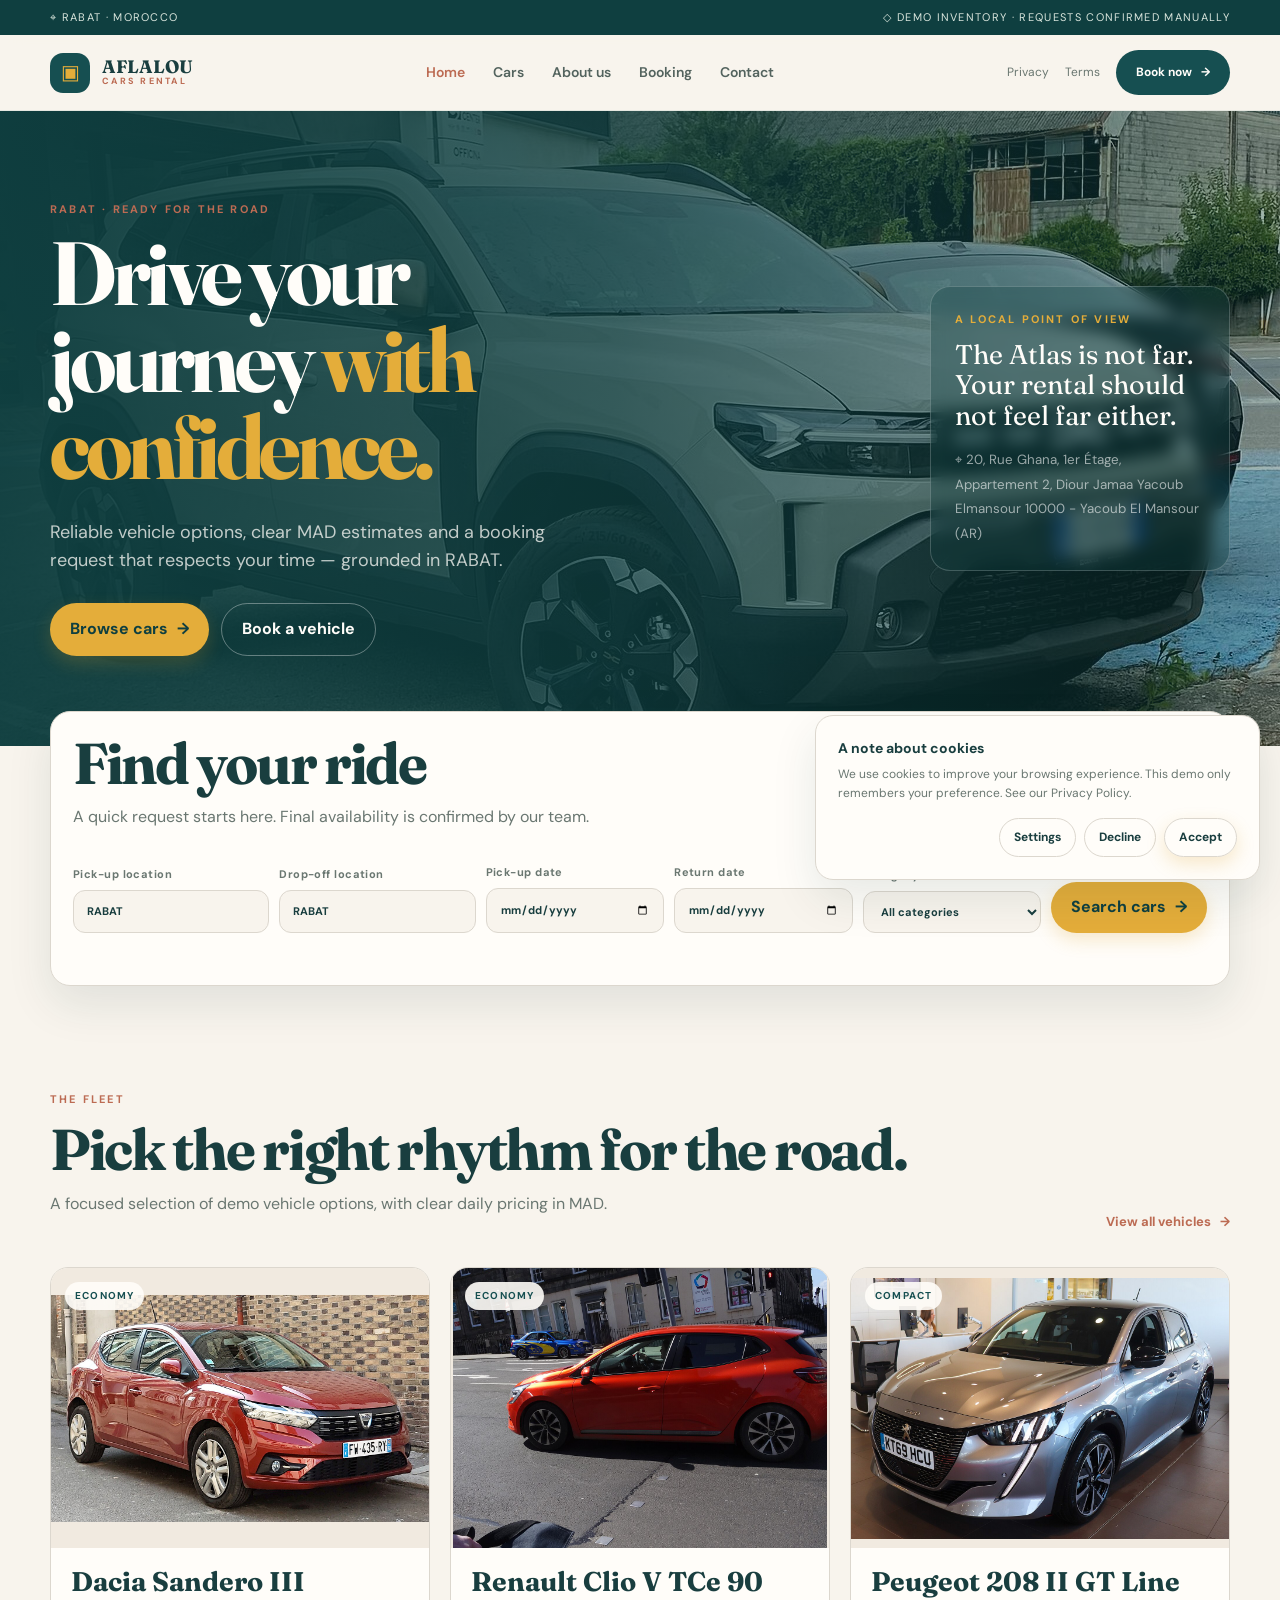
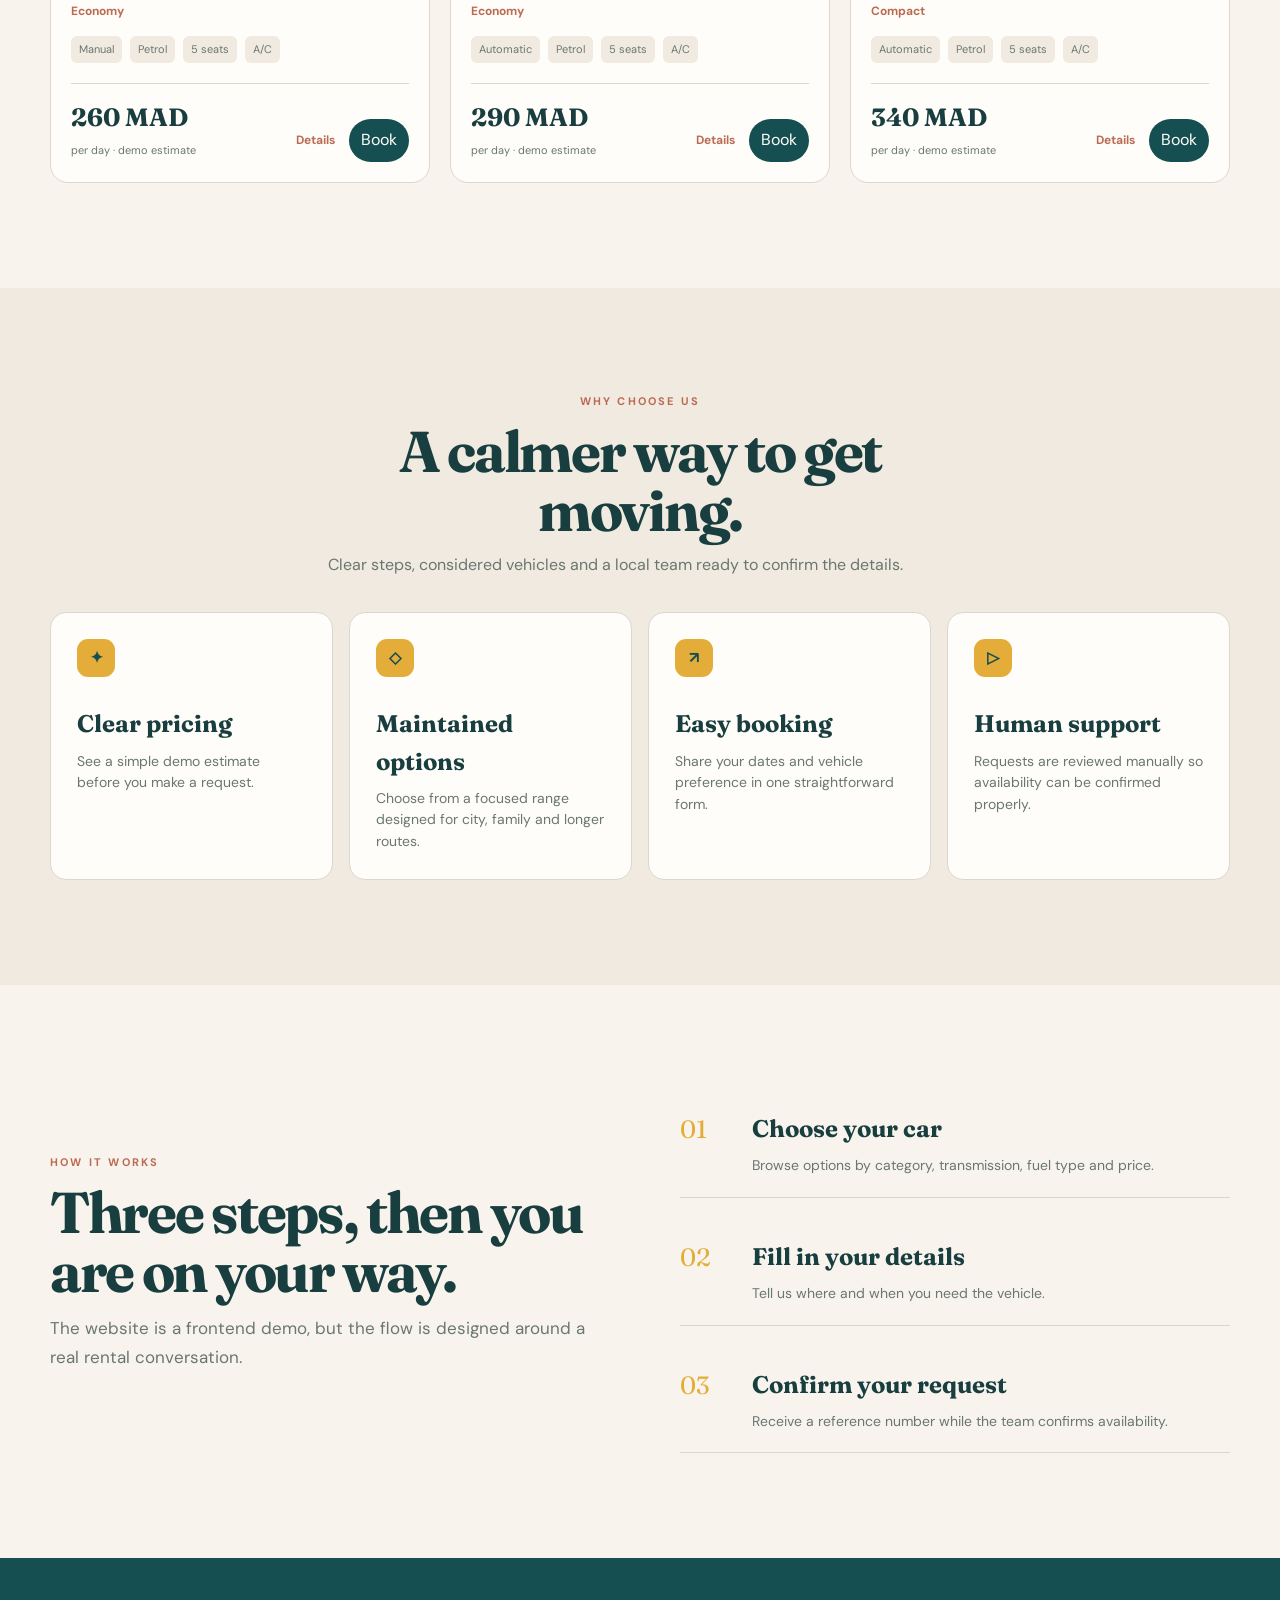
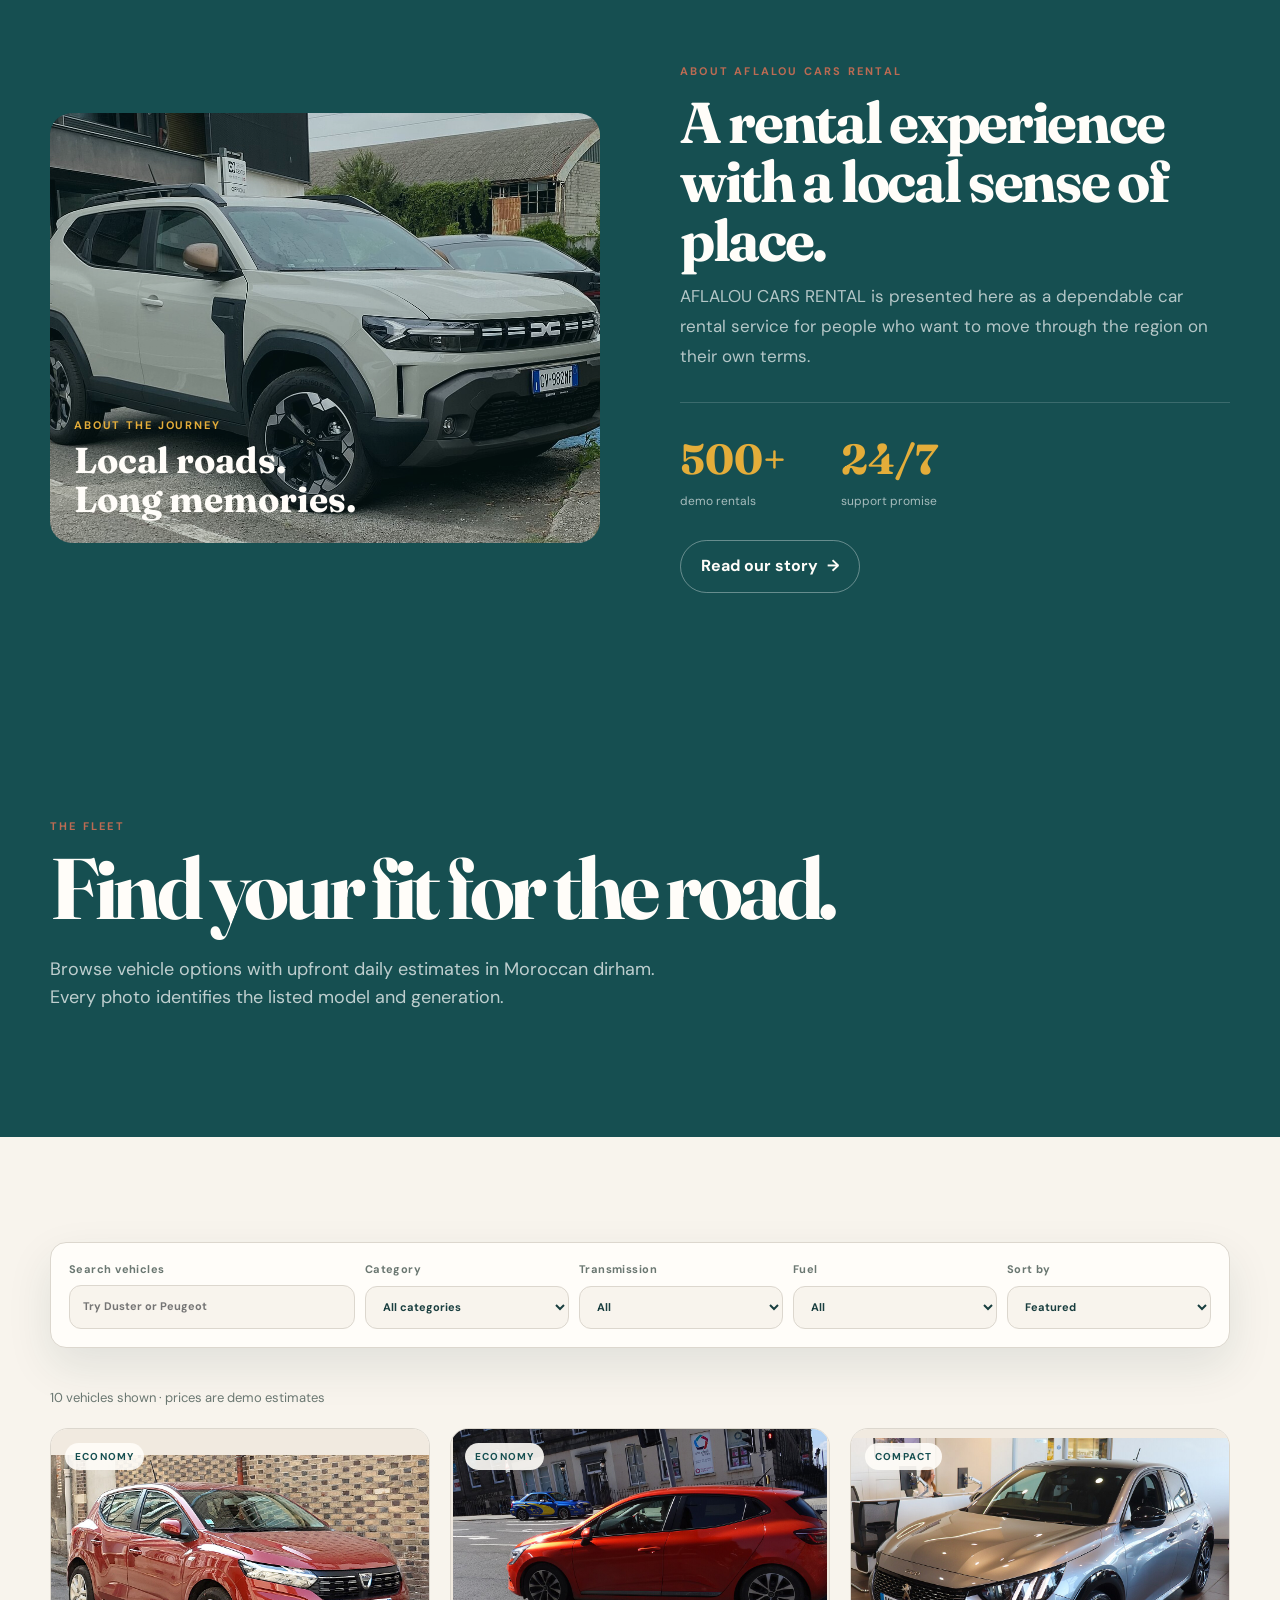
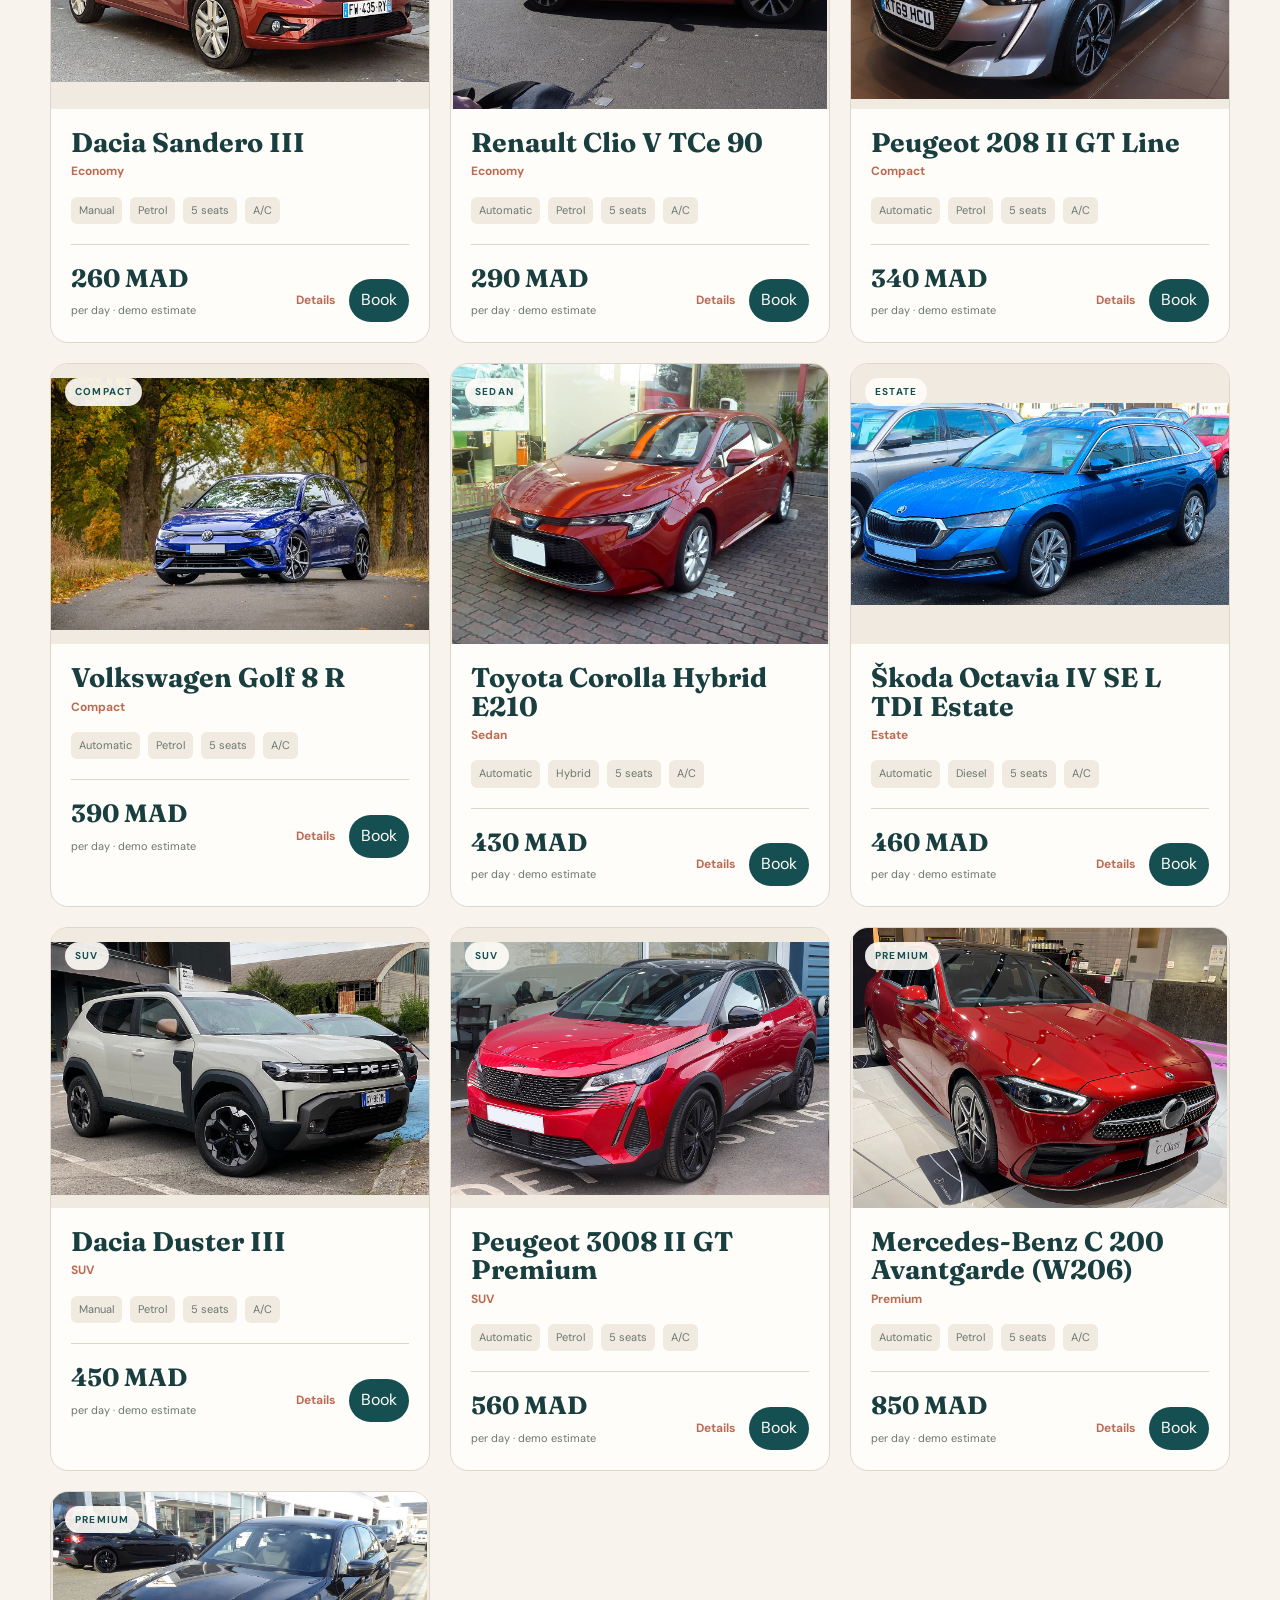
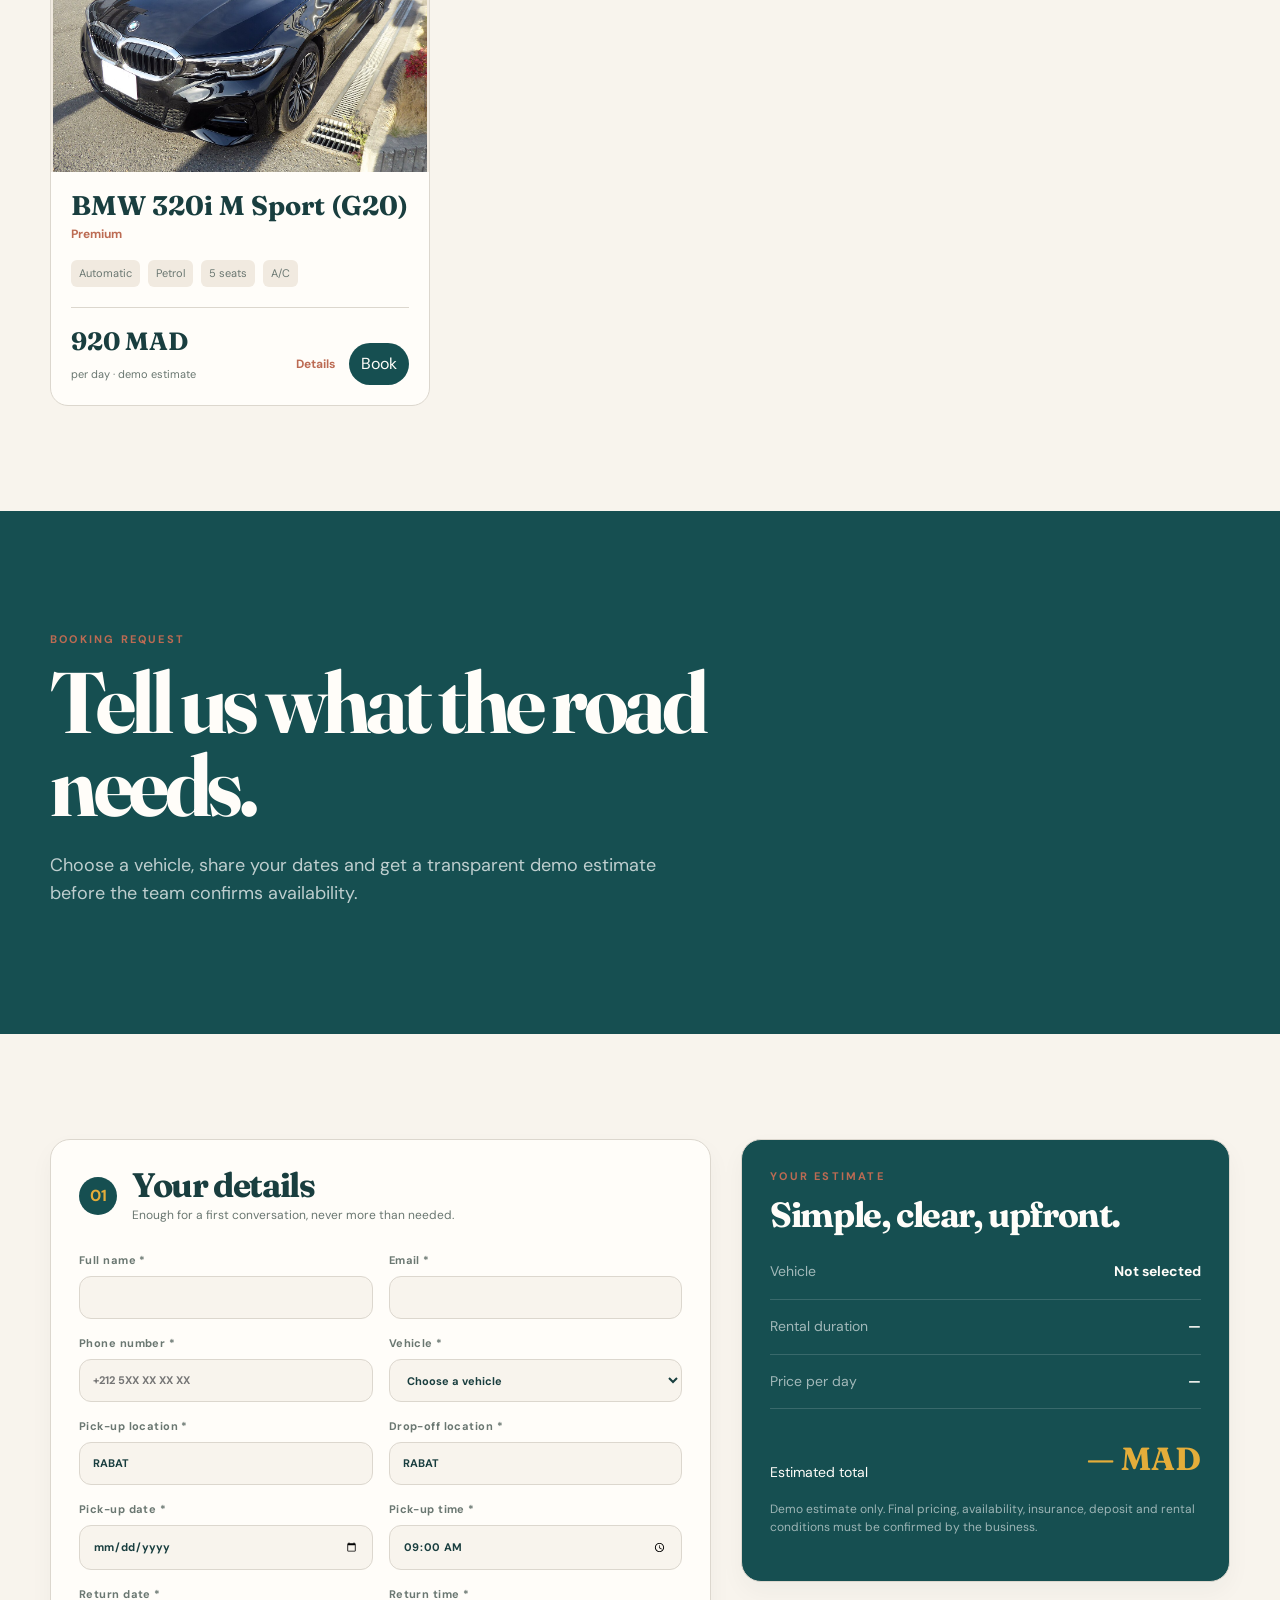
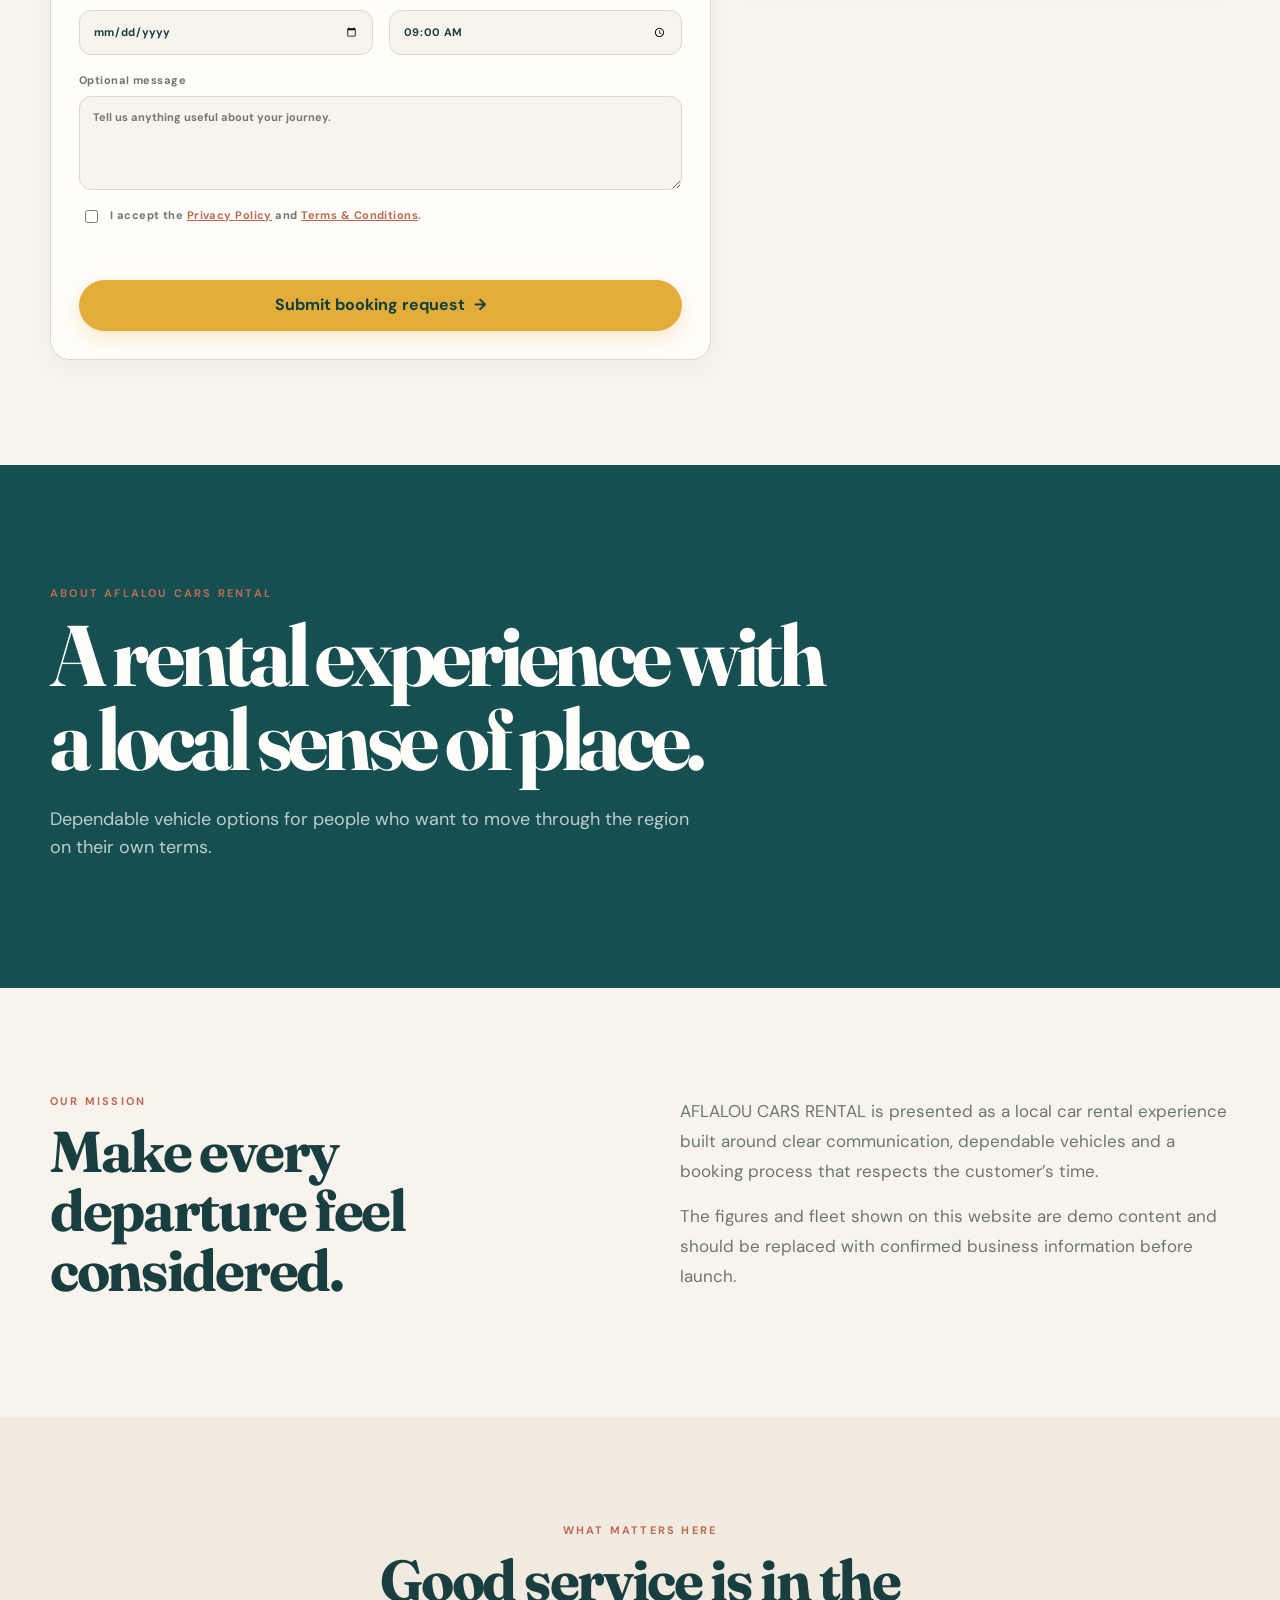
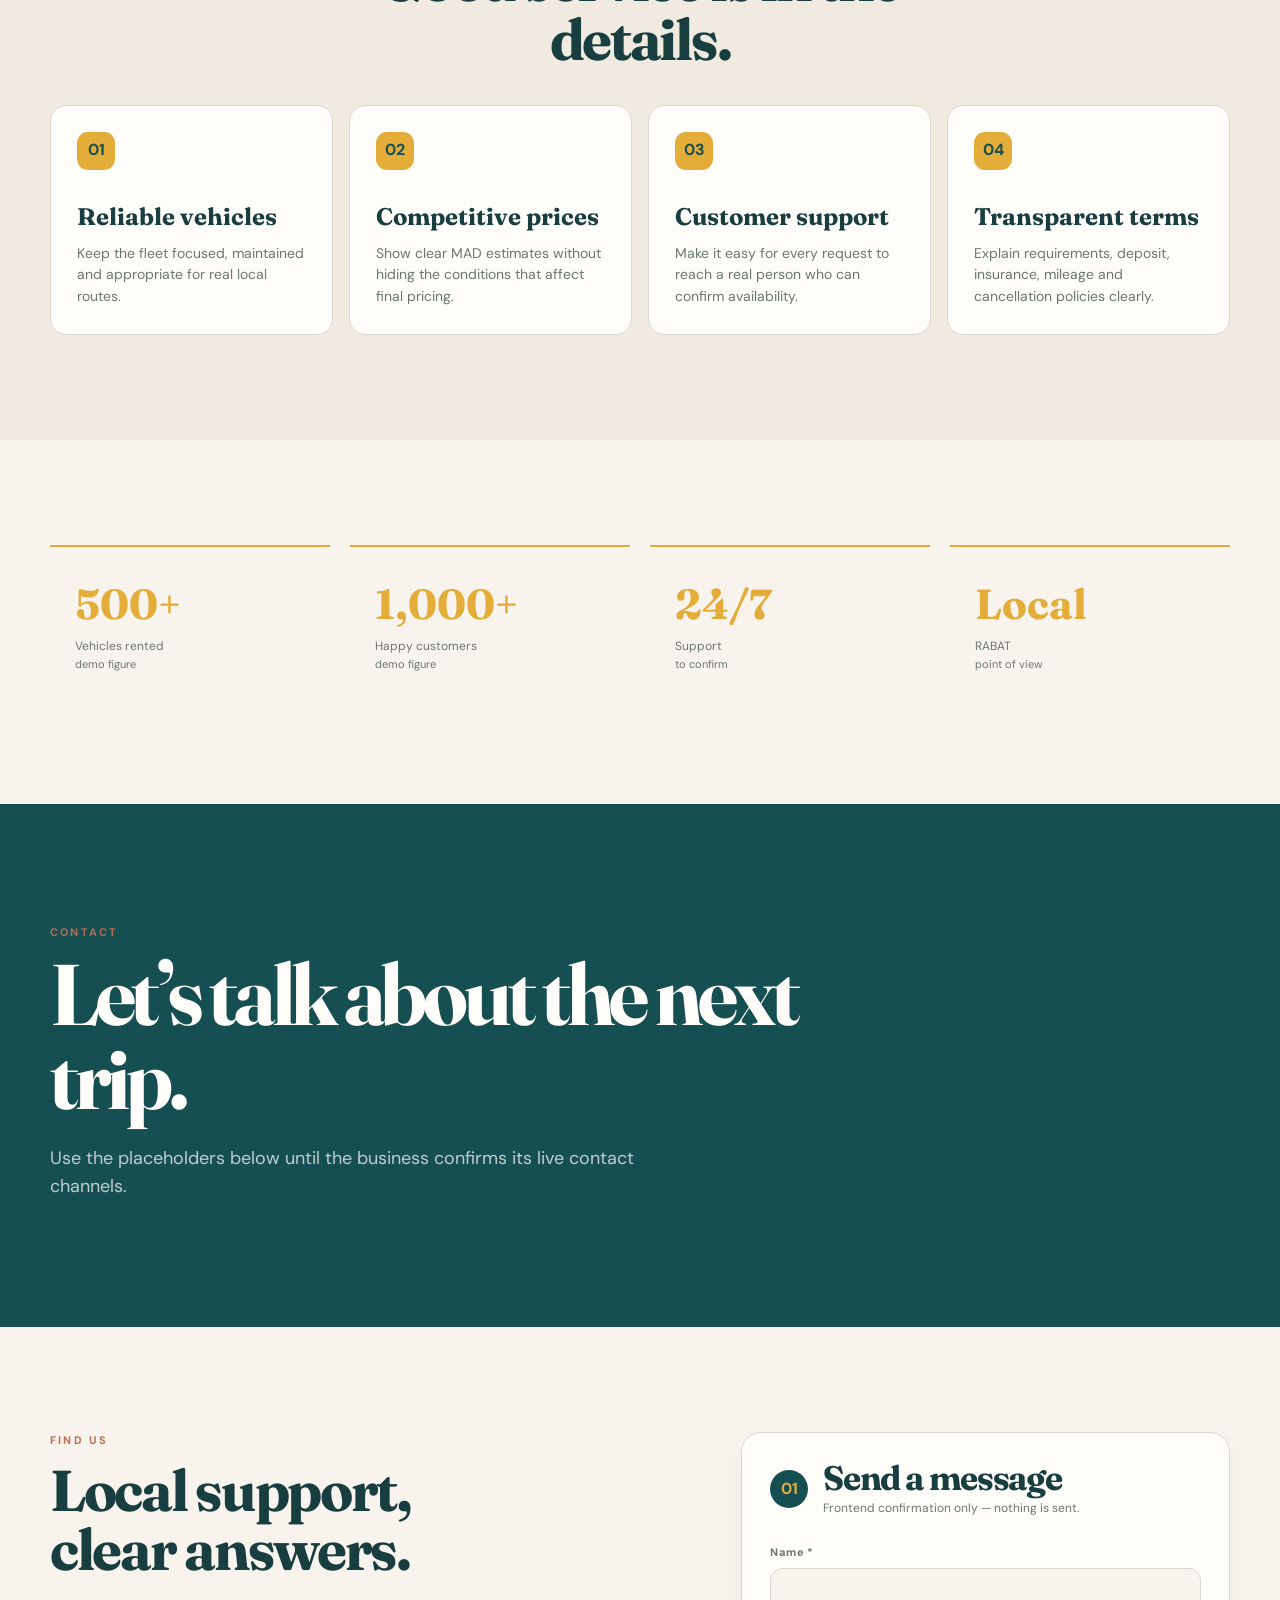
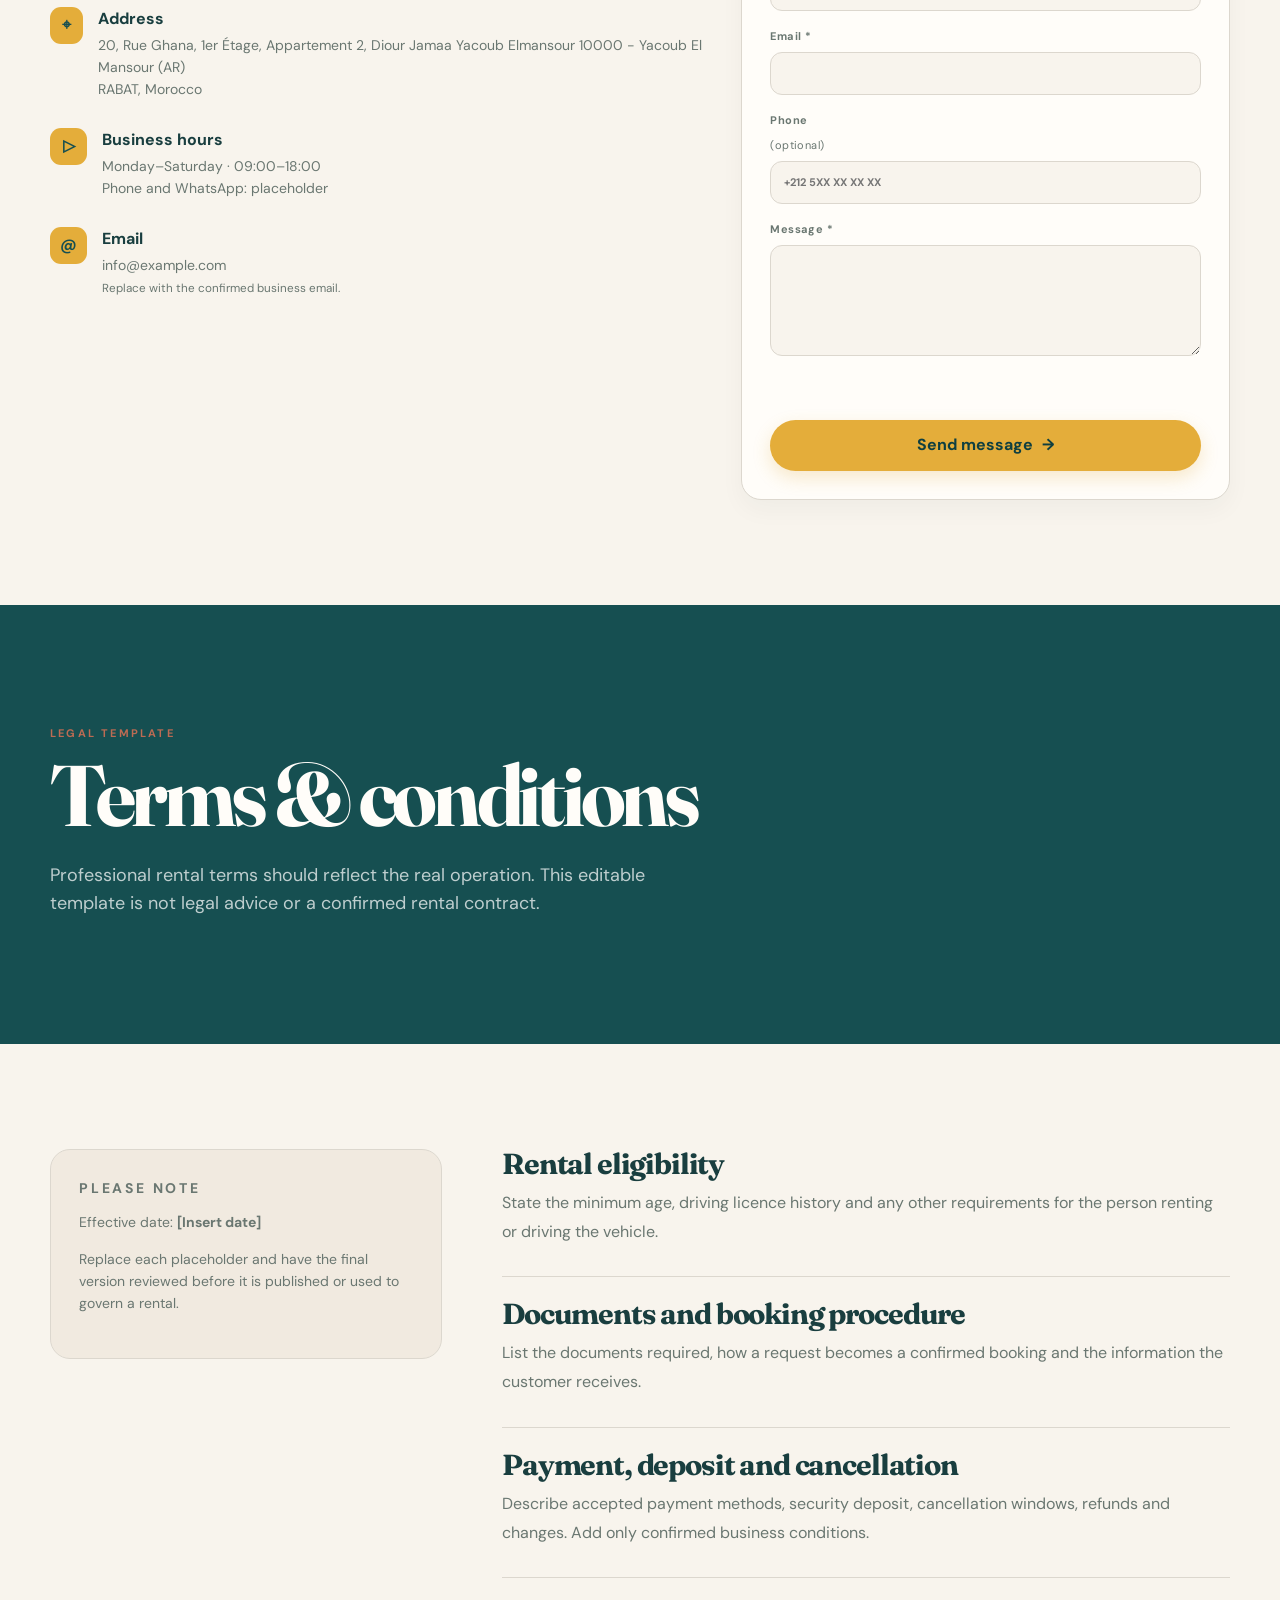
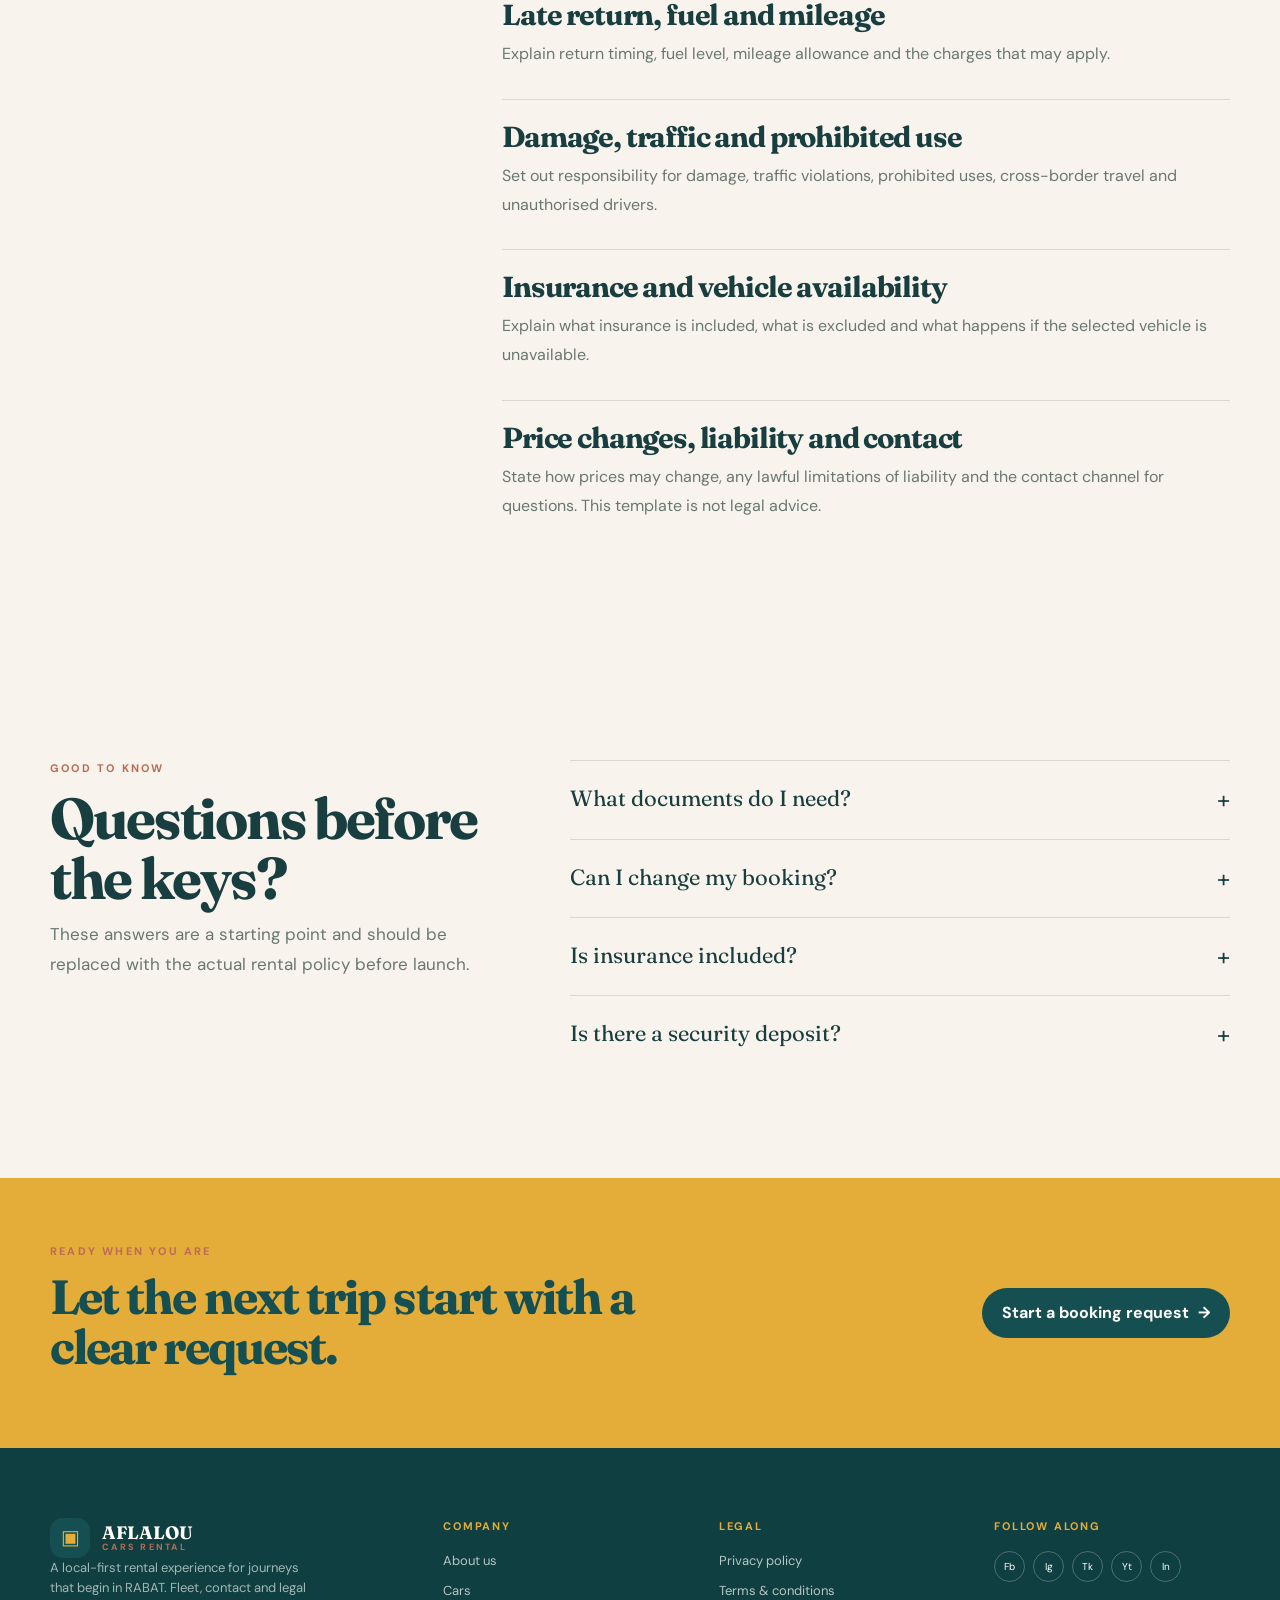
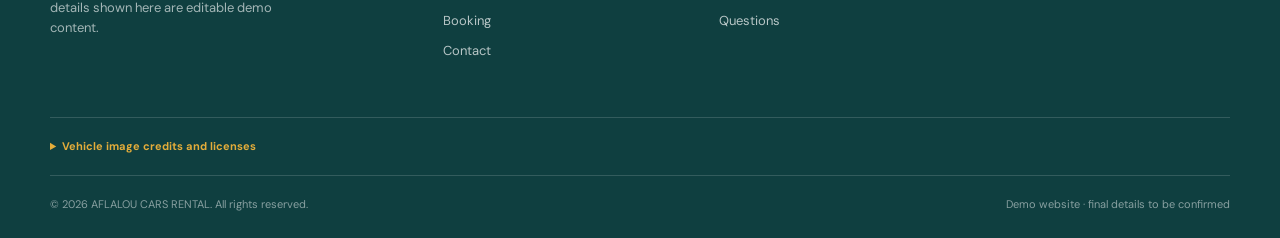
==== index.html @ 44a43e71 "Add files via upload" ====
<!doctype html>
<html lang="en">
<head>
  <meta charset="utf-8">
  <meta name="viewport" content="width=device-width, initial-scale=1">
  <meta name="description" content="AFLALOU CARS RENTAL — browse verified vehicle imagery, compare clear MAD estimates and send a booking request in Morocco.">
  <meta name="robots" content="index, follow">
  <meta property="og:title" content="AFLALOU CARS RENTAL | Drive your journey with confidence">
  <meta property="og:description" content="Browse vehicle options and request your next rental in RABAT.">
  <meta property="og:type" content="website">
  <title>AFLALOU CARS RENTAL | Car rental in RABAT</title>
  <link rel="stylesheet" href="css/style.css">
</head>
<body data-page="main">
  <div id="site-header"></div>
  <main>
    <section id="home" class="hero anchor-section">
      <div class="container hero-grid">
        <div class="hero-copy">
          <p class="eyebrow">RABAT · Ready for the road</p>
          <h1>Drive your<br>journey <em>with confidence.</em></h1>
          <p class="hero-text">Reliable vehicle options, clear MAD estimates and a booking request that respects your time — grounded in RABAT.</p>
          <div class="actions"><a class="button button-gold" href="#cars">Browse cars <span>→</span></a><a class="button button-ghost" href="#booking">Book a vehicle</a></div>
        </div>
        <aside class="hero-note"><p class="eyebrow">A local point of view</p><p class="display-small">The Atlas is not far. Your rental should not feel far either.</p><small>⌖ 20, Rue Ghana, 1er Étage, Appartement 2, Diour Jamaa Yacoub Elmansour 10000 - Yacoub El Mansour (AR)</small></aside>
      </div>
    </section>

    <section class="booking-strip" aria-labelledby="quick-search-title"><div class="container">
      <div class="section-heading compact"><div><h2 id="quick-search-title">Find your ride</h2><p>A quick request starts here. Final availability is confirmed by our team.</p></div><span class="filter-mark">⌘</span></div>
      <form id="quick-search" class="quick-form"><label>Pick-up location<input name="pickup" value="RABAT" required></label><label>Drop-off location<input name="dropoff" value="RABAT" required></label><label>Pick-up date<input name="pickupDate" type="date" required></label><label>Return date<input name="returnDate" type="date" required></label><label>Category<select name="category"><option value="">All categories</option><option>Economy</option><option>Compact</option><option>Sedan</option><option>Estate</option><option>SUV</option><option>Premium</option></select></label><button class="button button-gold" type="submit">Search cars <span>→</span></button></form>
      <p id="quick-search-message" class="form-message" role="status"></p>
    </div></section>

    <section class="section" aria-labelledby="featured-title">
      <div class="container">
        <div class="section-heading">
          <div><p class="eyebrow">The fleet</p><h2 id="featured-title">Pick the right rhythm for the road.</h2><p>A focused selection of demo vehicle options, with clear daily pricing in MAD.</p></div>
          <a class="text-link" href="#cars">View all vehicles <span>→</span></a>
        </div>
        <div id="featured-cars" class="car-grid"></div>
      </div>
    </section>

    <section id="why-choose-us" class="section section-tint anchor-section" aria-labelledby="why-title"><div class="container"><div class="section-heading centered"><p class="eyebrow">Why choose us</p><h2 id="why-title">A calmer way to get moving.</h2><p>Clear steps, considered vehicles and a local team ready to confirm the details.</p></div><div class="feature-grid"><article class="feature-card"><span class="feature-icon">✦</span><h3>Clear pricing</h3><p>See a simple demo estimate before you make a request.</p></article><article class="feature-card"><span class="feature-icon">◇</span><h3>Maintained options</h3><p>Choose from a focused range designed for city, family and longer routes.</p></article><article class="feature-card"><span class="feature-icon">↗</span><h3>Easy booking</h3><p>Share your dates and vehicle preference in one straightforward form.</p></article><article class="feature-card"><span class="feature-icon">▷</span><h3>Human support</h3><p>Requests are reviewed manually so availability can be confirmed properly.</p></article></div></div></section>

    <section id="how-it-works" class="section anchor-section" aria-labelledby="steps-title"><div class="container split-section"><div><p class="eyebrow">How it works</p><h2 id="steps-title">Three steps, then you are on your way.</h2><p class="lead">The website is a frontend demo, but the flow is designed around a real rental conversation.</p></div><div class="steps"><article><span>01</span><div><h3>Choose your car</h3><p>Browse options by category, transmission, fuel type and price.</p></div></article><article><span>02</span><div><h3>Fill in your details</h3><p>Tell us where and when you need the vehicle.</p></div></article><article><span>03</span><div><h3>Confirm your request</h3><p>Receive a reference number while the team confirms availability.</p></div></article></div></div></section>

      <div class="section section-dark"><div class="container split-section about-preview"><div class="image-card"><img src="assets/images/cars/dacia-duster-iii.jpg" alt="2024 Dacia Duster III viewed from the front" loading="lazy"><div class="image-caption"><span>About the journey</span><strong>Local roads.<br>Long memories.</strong></div></div><div><p class="eyebrow">About AFLALOU CARS RENTAL</p><h2>A rental experience with a local sense of place.</h2><p class="lead">AFLALOU CARS RENTAL is presented here as a dependable car rental service for people who want to move through the region on their own terms.</p><div class="stats"><div><strong>500+</strong><small>demo rentals</small></div><div><strong>24/7</strong><small>support promise</small></div></div><a class="button button-ghost" href="#about">Read our story <span>→</span></a></div></div></div>

    <section id="cars" class="anchor-section"><div class="page-hero"><div class="container"><p class="eyebrow">The fleet</p><h1>Find your fit for the road.</h1><p>Browse vehicle options with upfront daily estimates in Moroccan dirham. Every photo identifies the listed model and generation.</p></div></div><div class="section"><div class="container">
      <form id="car-filters" class="filter-bar"><label>Search vehicles<input name="search" type="search" placeholder="Try Duster or Peugeot"></label><label>Category<select name="category"><option value="">All categories</option><option>Economy</option><option>Compact</option><option>Sedan</option><option>Estate</option><option>SUV</option><option>Premium</option></select></label><label>Transmission<select name="transmission"><option value="">All</option><option>Automatic</option><option>Manual</option></select></label><label>Fuel<select name="fuel"><option value="">All</option><option>Petrol</option><option>Diesel</option><option>Hybrid</option></select></label><label>Sort by<select name="sort"><option value="featured">Featured</option><option value="low">Lowest price</option><option value="high">Highest price</option><option value="az">A–Z</option><option value="za">Z–A</option></select></label></form>
      <p id="results-count" class="results-count"></p><div id="all-cars" class="car-grid"></div>
    </div></div></section>

    <section id="booking" class="anchor-section"><div class="page-hero"><div class="container"><p class="eyebrow">Booking request</p><h1>Tell us what the road needs.</h1><p>Choose a vehicle, share your dates and get a transparent demo estimate before the team confirms availability.</p></div></div><div class="section"><div class="container booking-layout">
      <form id="booking-form" class="form-card"><div class="form-card-heading"><span class="number-badge">01</span><div><h2>Your details</h2><p>Enough for a first conversation, never more than needed.</p></div></div><div class="form-grid"><label>Full name *<input name="name" autocomplete="name" required></label><label>Email *<input name="email" type="email" autocomplete="email" required></label><label>Phone number *<input name="phone" type="tel" autocomplete="tel" placeholder="+212 5XX XX XX XX" required></label><label>Vehicle *<select id="booking-vehicle" name="vehicle" required><option value="">Choose a vehicle</option></select></label><label>Pick-up location *<input name="pickup" value="RABAT" required></label><label>Drop-off location *<input name="dropoff" value="RABAT" required></label><label>Pick-up date *<input id="pickup-date" name="pickupDate" type="date" required></label><label>Pick-up time *<input id="pickup-time" name="pickupTime" type="time" value="09:00" required></label><label>Return date *<input id="return-date" name="returnDate" type="date" required></label><label>Return time *<input id="return-time" name="returnTime" type="time" value="09:00" required></label></div><label>Optional message<textarea name="message" rows="4" placeholder="Tell us anything useful about your journey."></textarea></label><label class="check-row"><input type="checkbox" name="consent" required><span>I accept the <a href="privacy-policy.html">Privacy Policy</a> and <a href="#terms">Terms &amp; Conditions</a>.</span></label><p id="booking-error" class="error-message" role="alert"></p><button class="button button-gold" type="submit">Submit booking request <span>→</span></button></form>
      <aside class="estimate-card"><p class="eyebrow">Your estimate</p><h2>Simple, clear, upfront.</h2><div class="estimate-row"><span>Vehicle</span><strong id="estimate-vehicle">Not selected</strong></div><div class="estimate-row"><span>Rental duration</span><strong id="estimate-days">—</strong></div><div class="estimate-row"><span>Price per day</span><strong id="estimate-daily">—</strong></div><div class="estimate-total"><span>Estimated total</span><strong id="estimate-total">— MAD</strong></div><p class="fine-print">Demo estimate only. Final pricing, availability, insurance, deposit and rental conditions must be confirmed by the business.</p></aside>
    </div></div></section>

    <section id="about" class="anchor-section"><div class="page-hero"><div class="container"><p class="eyebrow">About AFLALOU CARS RENTAL</p><h1>A rental experience with a local sense of place.</h1><p>Dependable vehicle options for people who want to move through the region on their own terms.</p></div></div>
      <div class="section"><div class="container split-section"><div><p class="eyebrow">Our mission</p><h2>Make every departure feel considered.</h2></div><div><p class="lead">AFLALOU CARS RENTAL is presented as a local car rental experience built around clear communication, dependable vehicles and a booking process that respects the customer’s time.</p><p class="lead">The figures and fleet shown on this website are demo content and should be replaced with confirmed business information before launch.</p></div></div></div>

      <div class="section section-tint"><div class="container"><div class="section-heading centered"><p class="eyebrow">What matters here</p><h2>Good service is in the details.</h2></div><div class="feature-grid"><article class="feature-card"><span class="feature-icon">01</span><h3>Reliable vehicles</h3><p>Keep the fleet focused, maintained and appropriate for real local routes.</p></article><article class="feature-card"><span class="feature-icon">02</span><h3>Competitive prices</h3><p>Show clear MAD estimates without hiding the conditions that affect final pricing.</p></article><article class="feature-card"><span class="feature-icon">03</span><h3>Customer support</h3><p>Make it easy for every request to reach a real person who can confirm availability.</p></article><article class="feature-card"><span class="feature-icon">04</span><h3>Transparent terms</h3><p>Explain requirements, deposit, insurance, mileage and cancellation policies clearly.</p></article></div></div></div>
      <div class="section"><div class="container stats-large"><div><strong>500+</strong><span>Vehicles rented<br><small>demo figure</small></span></div><div><strong>1,000+</strong><span>Happy customers<br><small>demo figure</small></span></div><div><strong>24/7</strong><span>Support<br><small>to confirm</small></span></div><div><strong>Local</strong><span>RABAT<br><small>point of view</small></span></div></div></div>
    </section>

    <section id="contact" class="anchor-section"><div class="page-hero"><div class="container"><p class="eyebrow">Contact</p><h1>Let’s talk about the next trip.</h1><p>Use the placeholders below until the business confirms its live contact channels.</p></div></div><div class="section"><div class="container contact-layout"><div class="contact-details"><p class="eyebrow">Find us</p><h2>Local support, clear answers.</h2><div class="contact-item"><span>⌖</span><div><strong>Address</strong><p>20, Rue Ghana, 1er Étage, Appartement 2, Diour Jamaa Yacoub Elmansour 10000 - Yacoub El Mansour (AR)<br>RABAT, Morocco</p></div></div><div class="contact-item"><span>▷</span><div><strong>Business hours</strong><p>Monday–Saturday · 09:00–18:00<br>Phone and WhatsApp: placeholder</p></div></div><div class="contact-item"><span>@</span><div><strong>Email</strong><p>info@example.com<br><small>Replace with the confirmed business email.</small></p></div></div></div><form id="contact-form" class="form-card"><div class="form-card-heading"><span class="number-badge">01</span><div><h2>Send a message</h2><p>Frontend confirmation only — nothing is sent.</p></div></div><label>Name *<input name="name" autocomplete="name" required></label><label>Email *<input name="email" type="email" autocomplete="email" required></label><label>Phone <span class="muted">(optional)</span><input name="phone" type="tel" autocomplete="tel" placeholder="+212 5XX XX XX XX"></label><label>Message *<textarea name="message" rows="5" required></textarea></label><p id="contact-message" class="form-message" role="status"></p><button class="button button-gold" type="submit">Send message <span>→</span></button></form></div></div></section>

    <section id="terms" class="anchor-section"><div class="page-hero"><div class="container"><p class="eyebrow">Legal template</p><h1>Terms &amp; conditions</h1><p>Professional rental terms should reflect the real operation. This editable template is not legal advice or a confirmed rental contract.</p></div></div><div class="section"><div class="container legal-layout"><aside class="notice-card"><p class="eyebrow">Please note</p><p>Effective date: <strong>[Insert date]</strong></p><p>Replace each placeholder and have the final version reviewed before it is published or used to govern a rental.</p></aside><div class="legal-copy"><h2>Rental eligibility</h2><p>State the minimum age, driving licence history and any other requirements for the person renting or driving the vehicle.</p><h2>Documents and booking procedure</h2><p>List the documents required, how a request becomes a confirmed booking and the information the customer receives.</p><h2>Payment, deposit and cancellation</h2><p>Describe accepted payment methods, security deposit, cancellation windows, refunds and changes. Add only confirmed business conditions.</p><h2>Late return, fuel and mileage</h2><p>Explain return timing, fuel level, mileage allowance and the charges that may apply.</p><h2>Damage, traffic and prohibited use</h2><p>Set out responsibility for damage, traffic violations, prohibited uses, cross-border travel and unauthorised drivers.</p><h2>Insurance and vehicle availability</h2><p>Explain what insurance is included, what is excluded and what happens if the selected vehicle is unavailable.</p><h2>Price changes, liability and contact</h2><p>State how prices may change, any lawful limitations of liability and the contact channel for questions. This template is not legal advice.</p></div></div></div></section>

    <section id="faq" class="section faq-section anchor-section" aria-labelledby="faq-title"><div class="container faq-layout"><div><p class="eyebrow">Good to know</p><h2 id="faq-title">Questions before the keys?</h2><p class="lead">These answers are a starting point and should be replaced with the actual rental policy before launch.</p></div><div class="faq-list"><details><summary>What documents do I need?<span>+</span></summary><p>Use this space for the business’s confirmed driver, identity and payment requirements.</p></details><details><summary>Can I change my booking?<span>+</span></summary><p>Change requests should be reviewed with the team and depend on availability.</p></details><details><summary>Is insurance included?<span>+</span></summary><p>Insurance terms are business-specific and must be confirmed before publication.</p></details><details><summary>Is there a security deposit?<span>+</span></summary><p>Add the actual deposit policy here once the business has confirmed it.</p></details></div></div></section>
    <section class="cta-section"><div class="container cta-inner"><div><p class="eyebrow">Ready when you are</p><h2>Let the next trip start with a clear request.</h2></div><a class="button button-ink" href="#booking">Start a booking request <span>→</span></a></div></section>
  </main>
  <div id="site-footer"></div>
  <div id="cookie-banner" class="cookie-banner" hidden><strong>A note about cookies</strong><p>We use cookies to improve your browsing experience. This demo only remembers your preference. See our <a href="privacy-policy.html">Privacy Policy</a>.</p><div><button class="button button-small" data-cookie="settings">Settings</button><button class="button button-small" data-cookie="decline">Decline</button><button class="button button-small button-gold" data-cookie="accept">Accept</button></div></div>
  <div id="modal-root"></div>
  <script src="js/script.js"></script>
</body>
</html>
---- css/style.css ----
@import url('https://fonts.googleapis.com/css2?family=DM+Sans:wght@400;500;600;700&family=Fraunces:opsz,wght@9..144,600;9..144,700&display=swap');

:root{--ink:#164f51;--ink-deep:#0f3f40;--gold:#e4ad3a;--gold-light:#f0c65d;--clay:#bc6b53;--paper:#f8f4ed;--paper-2:#f1eae0;--text:#193e3f;--muted:#6a7771;--line:#dcd7ce;--white:#fffdf9;--shadow:0 18px 45px rgba(16,55,54,.1);--display:Fraunces,Georgia,serif;--sans:'DM Sans',Arial,sans-serif}
*{box-sizing:border-box}html{scroll-behavior:smooth}body{margin:0;background:var(--paper);color:var(--text);font-family:var(--sans);line-height:1.55;overflow-x:hidden}img{display:block;max-width:100%}a{color:inherit;text-decoration:none}button,input,select,textarea{font:inherit}button{cursor:pointer}p{margin:0 0 1rem}.container{width:min(1180px,calc(100% - 40px));margin:auto}.topbar{background:var(--ink-deep);color:#d9e5dc;font-size:11px;letter-spacing:.12em;text-transform:uppercase}.topbar-inner{display:flex;justify-content:space-between;padding:9px 0}.site-header{position:sticky;top:0;z-index:20;background:rgba(248,244,237,.96);border-bottom:1px solid rgba(22,79,81,.08);backdrop-filter:blur(12px)}.nav-inner{display:flex;align-items:center;justify-content:space-between;gap:20px;min-height:75px}.brand{display:flex;align-items:center;gap:12px}.brand-mark{display:grid;place-items:center;width:40px;height:40px;border-radius:13px;background:var(--ink);color:var(--gold);font-size:20px}.brand-name{font-family:var(--display);font-weight:700;font-size:18px;line-height:1.05}.brand-name small{display:block;color:var(--clay);font-family:var(--sans);font-size:9px;letter-spacing:.25em;text-transform:uppercase}.nav-links{display:flex;align-items:center;gap:28px;font-size:14px;font-weight:600;color:#53635e}.nav-links a:hover,.nav-links a.active{color:var(--clay)}.nav-legal{display:flex;align-items:center;gap:16px;font-size:12px;color:var(--muted)}.menu-button{display:none;width:42px;height:42px;border:1px solid var(--line);border-radius:50%;background:transparent;color:var(--ink);font-size:22px}.mobile-menu{display:none}.button{display:inline-flex;align-items:center;justify-content:center;gap:9px;border:0;border-radius:999px;padding:13px 20px;font-weight:700;transition:transform .2s,background .2s,box-shadow .2s}.button:hover{transform:translateY(-2px)}.button-gold{background:var(--gold);color:var(--ink-deep);box-shadow:0 7px 18px rgba(218,160,40,.22)}.button-gold:hover{background:var(--gold-light)}.button-ink{background:var(--ink);color:var(--white)}.button-ink:hover{background:var(--ink-deep)}.button-ghost{border:1px solid rgba(255,255,255,.35);color:var(--white);background:transparent}.button-ghost:hover{background:rgba(255,255,255,.1)}.button-small{padding:9px 14px;border:1px solid var(--line);background:transparent;color:var(--text);font-size:12px}.eyebrow{margin-bottom:12px;color:var(--clay);font-size:11px;font-weight:700;letter-spacing:.2em;text-transform:uppercase}.hero{position:relative;overflow:hidden;background:linear-gradient(90deg,rgba(15,63,64,.97) 0%,rgba(15,63,64,.79) 48%,rgba(15,63,64,.38)),url('../assets/images/cars/dacia-duster-iii.jpg') center/cover; color:var(--white)}.hero-grid{display:grid;grid-template-columns:1.1fr .9fr;align-items:center;min-height:635px;gap:70px}.hero h1,.page-hero h1{margin:0;font-family:var(--display);font-size:clamp(55px,7vw,94px);line-height:.97;letter-spacing:-.05em}.hero h1 em{color:var(--gold);font-style:normal}.hero-text{max-width:560px;margin:28px 0;color:rgba(255,253,249,.74);font-size:18px}.actions{display:flex;flex-wrap:wrap;gap:12px}.hero-note{max-width:300px;margin-left:auto;border:1px solid rgba(255,255,255,.2);border-radius:20px;padding:24px;background:rgba(15,63,64,.3);backdrop-filter:blur(8px)}.hero-note .eyebrow{color:var(--gold)}.display-small{font-family:var(--display);font-size:27px;line-height:1.12}.hero-note small{color:rgba(255,255,255,.58)}.booking-strip{position:relative;z-index:2;margin-top:-35px}.booking-strip .container{background:var(--white);border:1px solid var(--line);border-radius:20px;padding:22px;box-shadow:var(--shadow)}.section-heading{display:flex;align-items:end;justify-content:space-between;gap:24px;margin-bottom:35px}.section-heading.compact{align-items:start;margin-bottom:18px}.section-heading.centered{display:block;text-align:center;max-width:650px;margin-left:auto;margin-right:auto}.section-heading h2,.section h2,.cta-section h2{margin:0 0 12px;font-family:var(--display);font-size:clamp(36px,4.5vw,60px);line-height:1.03;letter-spacing:-.04em}.section-heading p:not(.eyebrow){max-width:600px;color:var(--muted)}.quick-form{display:grid;grid-template-columns:1.1fr 1.1fr 1fr 1fr 1fr auto;gap:10px;align-items:end}.quick-form label,.filter-bar label,.form-card label{display:grid;gap:7px;color:var(--muted);font-size:11px;font-weight:700;letter-spacing:.04em}.quick-form input,.quick-form select,.filter-bar input,.filter-bar select,.form-card input,.form-card select,.form-card textarea{width:100%;border:1px solid var(--line);border-radius:12px;background:var(--paper);color:var(--text);padding:12px 13px;outline:none}.quick-form input:focus,.quick-form select:focus,.filter-bar input:focus,.filter-bar select:focus,.form-card input:focus,.form-card select:focus,.form-card textarea:focus{border-color:var(--clay);box-shadow:0 0 0 3px rgba(188,107,83,.13)}.form-message{min-height:20px;margin:10px 0 0;color:var(--clay);font-size:13px}.section{padding:105px 0}.section-tint{background:var(--paper-2)}.section-dark{background:var(--ink);color:var(--white)}.text-link{color:var(--clay);font-size:13px;font-weight:700;white-space:nowrap}.text-link span{margin-left:6px}.car-grid{display:grid;grid-template-columns:repeat(3,1fr);gap:20px}.car-card{overflow:hidden;border:1px solid var(--line);border-radius:18px;background:var(--white);transition:transform .25s,box-shadow .25s}.car-card:hover{transform:translateY(-5px);box-shadow:var(--shadow)}.car-image{position:relative;aspect-ratio:1.35;overflow:hidden;background:var(--paper-2)}.car-image img{width:100%;height:100%;object-fit:cover;transition:transform .5s}.car-card:hover .car-image img{transform:scale(1.04)}.car-tag{position:absolute;top:14px;left:14px;border-radius:999px;padding:6px 10px;background:rgba(255,253,249,.9);color:var(--ink);font-size:10px;font-weight:700;letter-spacing:.12em;text-transform:uppercase}.car-body{padding:20px}.car-body h3{margin:0;font-family:var(--display);font-size:27px;line-height:1.05}.car-category{margin:5px 0 16px;color:var(--clay);font-size:12px;font-weight:700}.car-specs{display:flex;flex-wrap:wrap;gap:8px;margin-bottom:20px}.car-specs span{padding:5px 8px;border-radius:6px;background:var(--paper-2);color:var(--muted);font-size:11px}.car-footer{display:flex;align-items:end;justify-content:space-between;gap:12px;border-top:1px solid var(--line);padding-top:14px}.price strong{display:block;font-family:var(--display);font-size:25px}.price small{color:var(--muted);font-size:11px}.card-actions{display:flex;gap:8px}.card-actions button{border:0;background:transparent;color:var(--clay);font-size:12px;font-weight:700}.card-actions .book-link{padding:9px 12px;border-radius:999px;background:var(--ink);color:var(--white)}.feature-grid{display:grid;grid-template-columns:repeat(4,1fr);gap:16px}.feature-card{padding:26px;border:1px solid var(--line);border-radius:16px;background:var(--white)}.feature-icon{display:grid;place-items:center;width:38px;height:38px;margin-bottom:28px;border-radius:11px;background:var(--gold);color:var(--ink);font-weight:700}.feature-card h3,.steps h3{margin:0 0 8px;font-family:var(--display);font-size:24px}.feature-card p,.steps p{margin:0;color:var(--muted);font-size:14px}.split-section{display:grid;grid-template-columns:1fr 1fr;gap:80px;align-items:center}.lead{color:var(--muted);font-size:17px;line-height:1.75}.steps{display:grid;gap:20px}.steps article{display:grid;grid-template-columns:54px 1fr;gap:18px;align-items:start;padding:20px 0;border-bottom:1px solid var(--line)}.steps article>span{font-family:var(--display);font-size:25px;color:var(--gold)}.about-preview .lead,.section-dark .lead{color:rgba(255,255,255,.68)}.image-card{position:relative;overflow:hidden;min-height:430px;border-radius:22px;background:var(--ink-deep)}.image-card img{width:100%;height:100%;min-height:430px;object-fit:cover;opacity:.78}.image-caption{position:absolute;right:24px;bottom:24px;left:24px;color:var(--white)}.image-caption span{display:block;margin-bottom:8px;color:var(--gold);font-size:11px;font-weight:700;letter-spacing:.17em;text-transform:uppercase}.image-caption strong{font-family:var(--display);font-size:36px;line-height:1}.stats{display:flex;gap:55px;border-top:1px solid rgba(255,255,255,.16);margin:30px 0;padding-top:24px}.stats strong,.stats-large strong{display:block;color:var(--gold);font-family:var(--display);font-size:42px}.stats small,.stats-large span{display:block;color:rgba(255,255,255,.62);font-size:12px}.faq-layout{display:grid;grid-template-columns:.8fr 1.2fr;gap:80px}.faq-list details{border-top:1px solid var(--line);padding:20px 0}.faq-list summary{display:flex;justify-content:space-between;cursor:pointer;font-family:var(--display);font-size:22px;list-style:none}.faq-list summary::-webkit-details-marker{display:none}.faq-list details[open] summary span{transform:rotate(45deg)}.faq-list summary span{font-family:var(--sans);font-size:24px;transition:transform .2s}.faq-list details p{max-width:600px;margin:15px 30px 0 0;color:var(--muted)}.cta-section{background:var(--gold);padding:65px 0}.cta-inner{display:flex;align-items:center;justify-content:space-between;gap:30px}.cta-section h2{max-width:650px;color:var(--ink);font-size:48px}.page-hero{padding:120px 0 110px;background:var(--ink);color:var(--white)}.page-hero h1{max-width:800px;font-size:clamp(52px,7vw,86px)}.page-hero p:not(.eyebrow){max-width:640px;margin-top:25px;color:rgba(255,255,255,.72);font-size:18px}.filter-bar{display:grid;grid-template-columns:1.4fr repeat(4,1fr);gap:10px;padding:18px;border:1px solid var(--line);border-radius:16px;background:var(--white);box-shadow:var(--shadow);margin-bottom:40px}.results-count{margin-bottom:20px;color:var(--muted);font-size:13px}.booking-layout,.contact-layout{display:grid;grid-template-columns:1.15fr .85fr;align-items:start;gap:30px}.form-card,.estimate-card,.notice-card{border:1px solid var(--line);border-radius:20px;background:var(--white);padding:28px;box-shadow:0 10px 25px rgba(16,55,54,.04)}.form-card{display:grid;gap:17px}.form-card-heading{display:flex;gap:15px;align-items:center;margin-bottom:10px}.form-card-heading h2{font-size:34px;margin:0 0 3px}.form-card-heading p{margin:0;color:var(--muted);font-size:12px}.number-badge{display:grid;place-items:center;width:38px;height:38px;border-radius:50%;background:var(--ink);color:var(--gold);font-weight:700}.form-grid{display:grid;grid-template-columns:1fr 1fr;gap:16px}.check-row{display:flex!important;grid-template-columns:none!important;align-items:flex-start;gap:10px}.check-row input{width:17px;margin-top:3px}.check-row a{color:var(--clay);text-decoration:underline}.estimate-card{position:sticky;top:100px;background:var(--ink);color:var(--white)}.estimate-card h2{font-size:35px;color:var(--white)}.estimate-row,.estimate-total{display:flex;justify-content:space-between;gap:20px;padding:16px 0;border-bottom:1px solid rgba(255,255,255,.15);font-size:14px}.estimate-row span{color:rgba(255,255,255,.6)}.estimate-total{align-items:end;padding-top:25px;border:0}.estimate-total strong{color:var(--gold);font-family:var(--display);font-size:32px}.fine-print{color:rgba(255,255,255,.58);font-size:12px}.error-message{min-height:20px;margin:0;color:#b04d44;font-size:13px}.contact-details h2{max-width:440px}.contact-item{display:flex;gap:15px;margin-top:28px}.contact-item>span{display:grid;place-items:center;width:37px;height:37px;border-radius:11px;background:var(--gold);color:var(--ink);font-weight:700}.contact-item strong{display:block}.contact-item p{margin:3px 0 0;color:var(--muted);font-size:14px}.muted{color:var(--muted);font-weight:400}.legal-layout{display:grid;grid-template-columns:.7fr 1.3fr;gap:60px;align-items:start}.notice-card{position:sticky;top:100px;background:var(--paper-2);box-shadow:none}.notice-card p{color:var(--muted);font-size:14px}.legal-copy h2{margin:0 0 10px;padding-top:22px;border-top:1px solid var(--line);font-family:var(--display);font-size:29px}.legal-copy h2:first-child{padding-top:0;border-top:0}.legal-copy p{margin:0 0 30px;color:var(--muted);line-height:1.8}.stats-large{display:grid;grid-template-columns:repeat(4,1fr);gap:20px}.stats-large>div{padding:25px;border-top:2px solid var(--gold)}.stats-large span{color:var(--muted)}.stats-large small{font-size:11px}.site-footer{background:var(--ink-deep);color:var(--white);padding:70px 0 25px}.footer-grid{display:grid;grid-template-columns:1.5fr repeat(3,1fr);gap:40px;padding-bottom:55px}.footer-copy{max-width:270px;color:rgba(255,255,255,.62);font-size:13px}.footer-title{margin-bottom:16px;color:var(--gold);font-size:11px;font-weight:700;letter-spacing:.16em;text-transform:uppercase}.footer-links{display:grid;gap:10px;color:rgba(255,255,255,.7);font-size:13px}.footer-links a:hover{color:var(--gold)}.social-links{display:flex;flex-wrap:wrap;gap:8px}.social-links a{display:grid;place-items:center;width:31px;height:31px;border:1px solid rgba(255,255,255,.25);border-radius:50%;font-size:10px}.social-links a:hover{background:var(--gold);color:var(--ink)}.footer-bottom{display:flex;justify-content:space-between;gap:20px;border-top:1px solid rgba(255,255,255,.15);padding-top:20px;color:rgba(255,255,255,.5);font-size:11px}.cookie-banner{position:fixed;right:20px;bottom:20px;z-index:50;width:min(445px,calc(100% - 30px));padding:22px;border:1px solid var(--line);border-radius:18px;background:var(--white);box-shadow:var(--shadow);font-size:13px}.cookie-banner strong{display:block;font-size:14px}.cookie-banner p{margin:6px 0 16px;color:var(--muted);font-size:12px}.cookie-banner>div{display:flex;justify-content:flex-end;gap:8px}.modal-backdrop{position:fixed;inset:0;z-index:60;display:grid;place-items:center;padding:20px;background:rgba(15,63,64,.74)}.modal{width:min(720px,100%);max-height:90vh;overflow:auto;border-radius:22px;background:var(--white);box-shadow:var(--shadow)}.modal-image{width:100%;height:260px;object-fit:cover}.modal-body{padding:25px}.modal-close{float:right;width:34px;height:34px;border:1px solid var(--line);border-radius:50%;background:transparent;color:var(--ink);font-size:20px}.modal h2{margin:0;font-family:var(--display);font-size:42px;line-height:1}.modal-meta{display:flex;flex-wrap:wrap;gap:8px;margin:18px 0}.modal-meta span{border-radius:7px;background:var(--paper-2);padding:7px 9px;color:var(--muted);font-size:12px}.empty-state{grid-column:1/-1;padding:55px;border:1px dashed var(--line);border-radius:16px;text-align:center;color:var(--muted)}
@media(max-width:1000px){.nav-links{gap:16px}.nav-legal{display:none}.quick-form{grid-template-columns:repeat(3,1fr)}.quick-form .button{width:100%}.car-grid{grid-template-columns:repeat(2,1fr)}.feature-grid{grid-template-columns:repeat(2,1fr)}.filter-bar{grid-template-columns:repeat(2,1fr)}.filter-bar label:first-child{grid-column:1/-1}.footer-grid{grid-template-columns:1.5fr repeat(2,1fr)}}
@media(max-width:700px){.container{width:min(560px,calc(100% - 28px));max-width:100%}.topbar{display:none}.nav-inner{min-height:70px}.nav-links,.nav-legal{display:none}.menu-button{display:block}.mobile-menu{position:absolute;top:70px;right:14px;left:14px;display:none;padding:12px;border:1px solid var(--line);border-radius:16px;background:var(--white);box-shadow:var(--shadow)}.mobile-menu.open{display:grid;gap:4px}.mobile-menu a{padding:11px;border-radius:9px;font-weight:600}.mobile-menu a:hover{background:var(--paper-2)}.hero-grid{display:block;min-height:625px;padding:85px 0 120px}.hero h1,.page-hero h1{font-size:clamp(48px,14vw,76px)}.hero-text{font-size:16px}.hero-note{display:none}.booking-strip{margin-top:-26px}.booking-strip .container{padding:18px}.quick-form{grid-template-columns:1fr 1fr}.quick-form label:nth-child(3),.quick-form label:nth-child(4),.quick-form label:nth-child(5),.quick-form .button{grid-column:1/-1}.section{padding:75px 0}.section-heading{display:block}.section-heading .text-link{display:inline-block;margin-top:10px}.section-heading h2,.section h2{font-size:42px}.car-grid,.feature-grid{grid-template-columns:1fr}.split-section,.faq-layout,.booking-layout,.contact-layout,.legal-layout{grid-template-columns:1fr;gap:35px}.image-card,.image-card img{min-height:330px}.cta-inner{display:block}.cta-section h2{font-size:40px;margin-bottom:24px}.page-hero{padding:82px 0 75px}.filter-bar{grid-template-columns:1fr}.filter-bar label:first-child{grid-column:auto}.form-grid{grid-template-columns:1fr}.estimate-card,.notice-card{position:static}.stats-large{grid-template-columns:repeat(2,minmax(0,1fr));}.stats-large div{min-width:0}.footer-grid{grid-template-columns:1fr 1fr;gap:32px}.footer-grid>div:first-child{grid-column:1/-1}.footer-bottom{display:block}.footer-bottom span{display:block;margin-top:8px}.cookie-banner{right:14px;bottom:14px;width:calc(100% - 28px)}.cookie-banner>div{justify-content:stretch}.cookie-banner button{flex:1}.modal-image{height:200px}}

/* Single-page navigation and verified local image overrides. */
.anchor-section{scroll-margin-top:74px}
#site-header{position:sticky;top:-35px;z-index:20}
.car-image img,.modal-image{object-fit:contain}
.success-panel .fine-print,.success-panel .estimate-row span{color:var(--muted)}
@media(max-width:700px){#site-header{top:0}}
@media(max-width:360px){.container{width:calc(100% - 20px)}.quick-form{grid-template-columns:1fr}.quick-form label:nth-child(1),.quick-form label:nth-child(2),.quick-form label:nth-child(3),.quick-form label:nth-child(4),.quick-form label:nth-child(5),.quick-form .button{grid-column:1/-1}.stats-large{grid-template-columns:1fr}.cookie-banner button{flex:1 1 100%}.cookie-banner>div{display:grid;grid-template-columns:1fr}.booking-strip .container,.contact-layout,.legal-layout,.booking-layout{padding-left:14px;padding-right:14px}}@media(prefers-reduced-motion:reduce){html{scroll-behavior:auto}}
.hero{background:linear-gradient(90deg,rgba(15,63,64,.97) 0%,rgba(15,63,64,.79) 48%,rgba(15,63,64,.38)),url('../assets/images/cars/dacia-duster-iii.jpg') center/cover}
.car-image.image-unavailable::after,.modal.image-unavailable::before{content:'Image temporarily unavailable';display:grid;place-items:center;min-height:180px;padding:25px;color:var(--muted);text-align:center}
.photo-credit{color:var(--muted);font-size:11px}.photo-credit a{text-decoration:underline}
.image-credits{border-top:1px solid rgba(255,255,255,.15);padding:20px 0;color:rgba(255,255,255,.62);font-size:11px}.image-credits summary{cursor:pointer;color:var(--gold);font-weight:700}.image-credits ul{columns:2;margin:16px 0;padding-left:18px}.image-credits li{break-inside:avoid;margin-bottom:7px}.image-credits a{text-decoration:underline}.image-credits p{margin:8px 0 0}
@media(max-width:700px){.anchor-section{scroll-margin-top:70px}.image-credits ul{columns:1}}
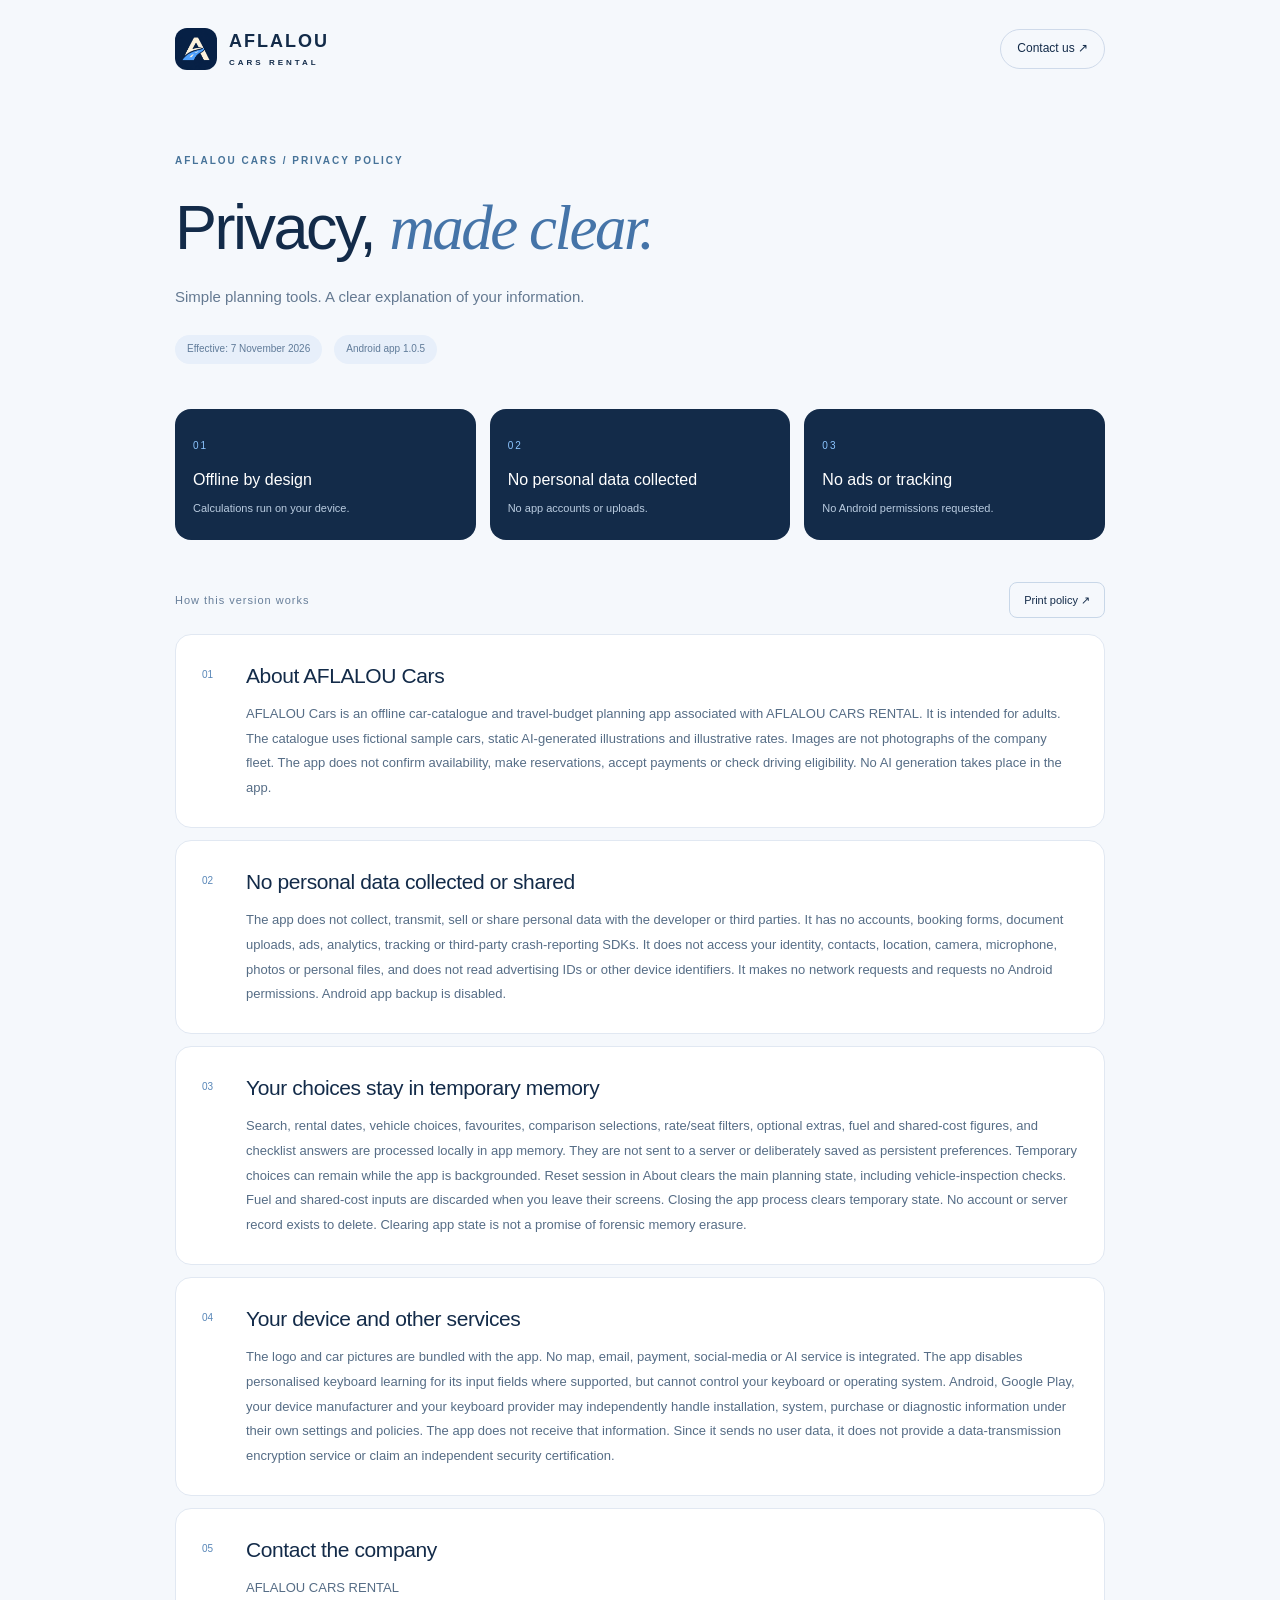
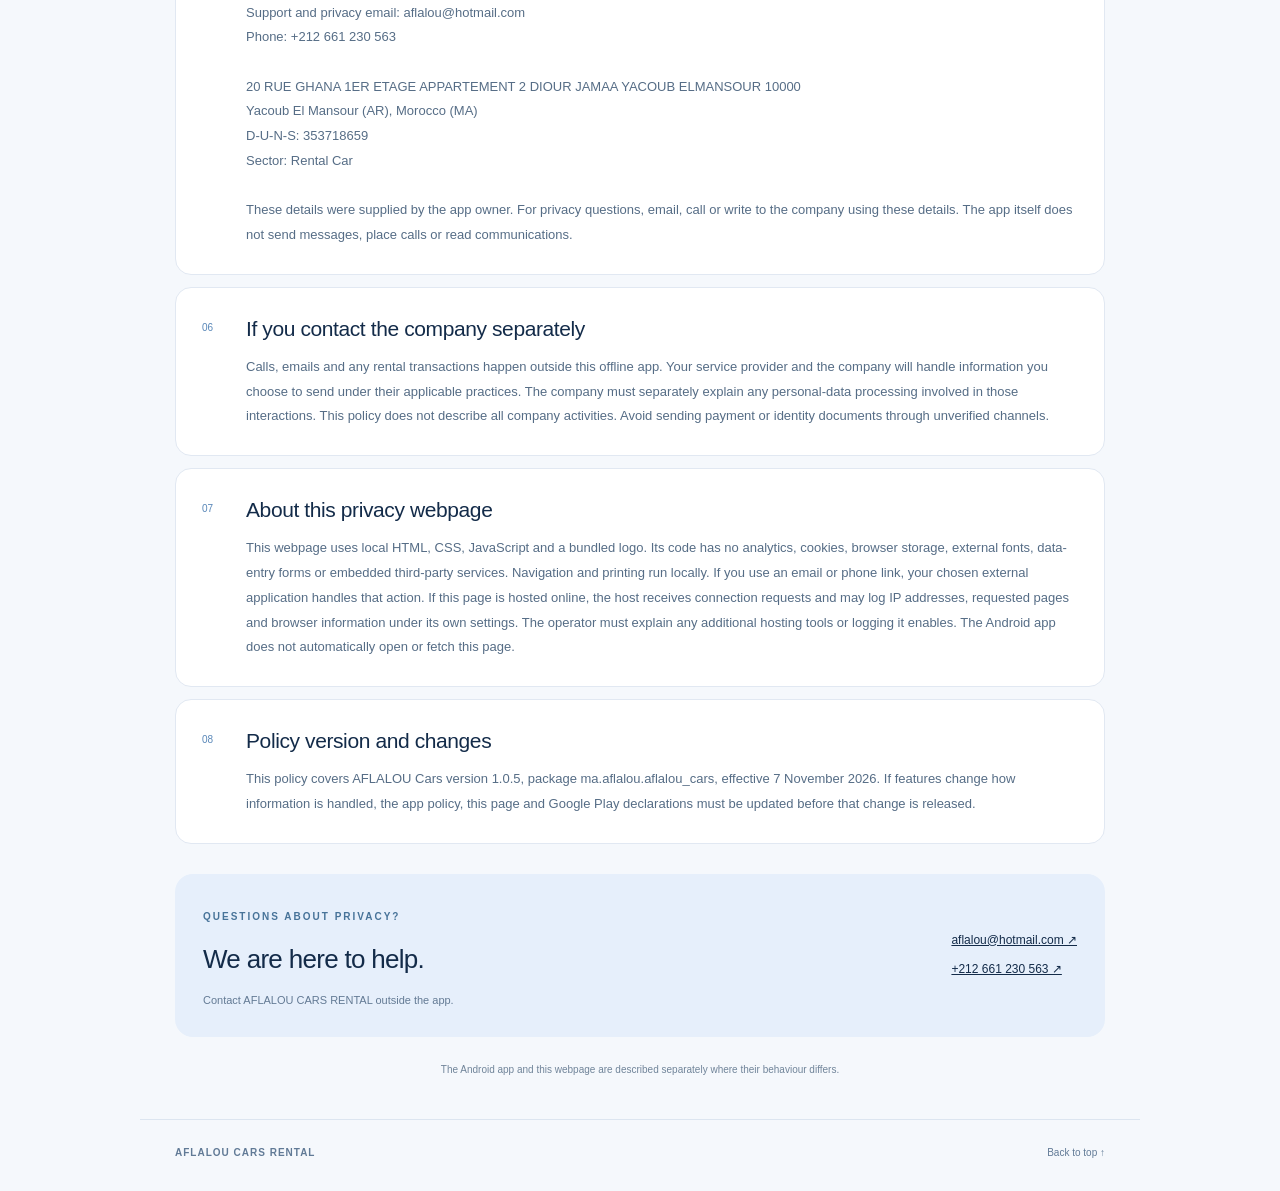
==== commit 0befaa10: "Add files via upload" ====
--- a/index.html
+++ b/index.html
@@ -1,80 +1,10 @@
-<!doctype html>
-<html lang="en">
-<head>
-  <meta charset="utf-8">
-  <meta name="viewport" content="width=device-width, initial-scale=1">
-  <meta name="description" content="AFLALOU CARS RENTAL — browse verified vehicle imagery, compare clear MAD estimates and send a booking request in Morocco.">
-  <meta name="robots" content="index, follow">
-  <meta property="og:title" content="AFLALOU CARS RENTAL | Drive your journey with confidence">
-  <meta property="og:description" content="Browse vehicle options and request your next rental in RABAT.">
-  <meta property="og:type" content="website">
-  <title>AFLALOU CARS RENTAL | Car rental in RABAT</title>
-  <link rel="stylesheet" href="css/style.css">
-</head>
-<body data-page="main">
-  <div id="site-header"></div>
-  <main>
-    <section id="home" class="hero anchor-section">
-      <div class="container hero-grid">
-        <div class="hero-copy">
-          <p class="eyebrow">RABAT · Ready for the road</p>
-          <h1>Drive your<br>journey <em>with confidence.</em></h1>
-          <p class="hero-text">Reliable vehicle options, clear MAD estimates and a booking request that respects your time — grounded in RABAT.</p>
-          <div class="actions"><a class="button button-gold" href="#cars">Browse cars <span>→</span></a><a class="button button-ghost" href="#booking">Book a vehicle</a></div>
-        </div>
-        <aside class="hero-note"><p class="eyebrow">A local point of view</p><p class="display-small">The Atlas is not far. Your rental should not feel far either.</p><small>⌖ 20, Rue Ghana, 1er Étage, Appartement 2, Diour Jamaa Yacoub Elmansour 10000 - Yacoub El Mansour (AR)</small></aside>
-      </div>
-    </section>
-
-    <section class="booking-strip" aria-labelledby="quick-search-title"><div class="container">
-      <div class="section-heading compact"><div><h2 id="quick-search-title">Find your ride</h2><p>A quick request starts here. Final availability is confirmed by our team.</p></div><span class="filter-mark">⌘</span></div>
-      <form id="quick-search" class="quick-form"><label>Pick-up location<input name="pickup" value="RABAT" required></label><label>Drop-off location<input name="dropoff" value="RABAT" required></label><label>Pick-up date<input name="pickupDate" type="date" required></label><label>Return date<input name="returnDate" type="date" required></label><label>Category<select name="category"><option value="">All categories</option><option>Economy</option><option>Compact</option><option>Sedan</option><option>Estate</option><option>SUV</option><option>Premium</option></select></label><button class="button button-gold" type="submit">Search cars <span>→</span></button></form>
-      <p id="quick-search-message" class="form-message" role="status"></p>
-    </div></section>
-
-    <section class="section" aria-labelledby="featured-title">
-      <div class="container">
-        <div class="section-heading">
-          <div><p class="eyebrow">The fleet</p><h2 id="featured-title">Pick the right rhythm for the road.</h2><p>A focused selection of demo vehicle options, with clear daily pricing in MAD.</p></div>
-          <a class="text-link" href="#cars">View all vehicles <span>→</span></a>
-        </div>
-        <div id="featured-cars" class="car-grid"></div>
-      </div>
-    </section>
-
-    <section id="why-choose-us" class="section section-tint anchor-section" aria-labelledby="why-title"><div class="container"><div class="section-heading centered"><p class="eyebrow">Why choose us</p><h2 id="why-title">A calmer way to get moving.</h2><p>Clear steps, considered vehicles and a local team ready to confirm the details.</p></div><div class="feature-grid"><article class="feature-card"><span class="feature-icon">✦</span><h3>Clear pricing</h3><p>See a simple demo estimate before you make a request.</p></article><article class="feature-card"><span class="feature-icon">◇</span><h3>Maintained options</h3><p>Choose from a focused range designed for city, family and longer routes.</p></article><article class="feature-card"><span class="feature-icon">↗</span><h3>Easy booking</h3><p>Share your dates and vehicle preference in one straightforward form.</p></article><article class="feature-card"><span class="feature-icon">▷</span><h3>Human support</h3><p>Requests are reviewed manually so availability can be confirmed properly.</p></article></div></div></section>
-
-    <section id="how-it-works" class="section anchor-section" aria-labelledby="steps-title"><div class="container split-section"><div><p class="eyebrow">How it works</p><h2 id="steps-title">Three steps, then you are on your way.</h2><p class="lead">The website is a frontend demo, but the flow is designed around a real rental conversation.</p></div><div class="steps"><article><span>01</span><div><h3>Choose your car</h3><p>Browse options by category, transmission, fuel type and price.</p></div></article><article><span>02</span><div><h3>Fill in your details</h3><p>Tell us where and when you need the vehicle.</p></div></article><article><span>03</span><div><h3>Confirm your request</h3><p>Receive a reference number while the team confirms availability.</p></div></article></div></div></section>
-
-      <div class="section section-dark"><div class="container split-section about-preview"><div class="image-card"><img src="assets/images/cars/dacia-duster-iii.jpg" alt="2024 Dacia Duster III viewed from the front" loading="lazy"><div class="image-caption"><span>About the journey</span><strong>Local roads.<br>Long memories.</strong></div></div><div><p class="eyebrow">About AFLALOU CARS RENTAL</p><h2>A rental experience with a local sense of place.</h2><p class="lead">AFLALOU CARS RENTAL is presented here as a dependable car rental service for people who want to move through the region on their own terms.</p><div class="stats"><div><strong>500+</strong><small>demo rentals</small></div><div><strong>24/7</strong><small>support promise</small></div></div><a class="button button-ghost" href="#about">Read our story <span>→</span></a></div></div></div>
-
-    <section id="cars" class="anchor-section"><div class="page-hero"><div class="container"><p class="eyebrow">The fleet</p><h1>Find your fit for the road.</h1><p>Browse vehicle options with upfront daily estimates in Moroccan dirham. Every photo identifies the listed model and generation.</p></div></div><div class="section"><div class="container">
-      <form id="car-filters" class="filter-bar"><label>Search vehicles<input name="search" type="search" placeholder="Try Duster or Peugeot"></label><label>Category<select name="category"><option value="">All categories</option><option>Economy</option><option>Compact</option><option>Sedan</option><option>Estate</option><option>SUV</option><option>Premium</option></select></label><label>Transmission<select name="transmission"><option value="">All</option><option>Automatic</option><option>Manual</option></select></label><label>Fuel<select name="fuel"><option value="">All</option><option>Petrol</option><option>Diesel</option><option>Hybrid</option></select></label><label>Sort by<select name="sort"><option value="featured">Featured</option><option value="low">Lowest price</option><option value="high">Highest price</option><option value="az">A–Z</option><option value="za">Z–A</option></select></label></form>
-      <p id="results-count" class="results-count"></p><div id="all-cars" class="car-grid"></div>
-    </div></div></section>
-
-    <section id="booking" class="anchor-section"><div class="page-hero"><div class="container"><p class="eyebrow">Booking request</p><h1>Tell us what the road needs.</h1><p>Choose a vehicle, share your dates and get a transparent demo estimate before the team confirms availability.</p></div></div><div class="section"><div class="container booking-layout">
-      <form id="booking-form" class="form-card"><div class="form-card-heading"><span class="number-badge">01</span><div><h2>Your details</h2><p>Enough for a first conversation, never more than needed.</p></div></div><div class="form-grid"><label>Full name *<input name="name" autocomplete="name" required></label><label>Email *<input name="email" type="email" autocomplete="email" required></label><label>Phone number *<input name="phone" type="tel" autocomplete="tel" placeholder="+212 5XX XX XX XX" required></label><label>Vehicle *<select id="booking-vehicle" name="vehicle" required><option value="">Choose a vehicle</option></select></label><label>Pick-up location *<input name="pickup" value="RABAT" required></label><label>Drop-off location *<input name="dropoff" value="RABAT" required></label><label>Pick-up date *<input id="pickup-date" name="pickupDate" type="date" required></label><label>Pick-up time *<input id="pickup-time" name="pickupTime" type="time" value="09:00" required></label><label>Return date *<input id="return-date" name="returnDate" type="date" required></label><label>Return time *<input id="return-time" name="returnTime" type="time" value="09:00" required></label></div><label>Optional message<textarea name="message" rows="4" placeholder="Tell us anything useful about your journey."></textarea></label><label class="check-row"><input type="checkbox" name="consent" required><span>I accept the <a href="privacy-policy.html">Privacy Policy</a> and <a href="#terms">Terms &amp; Conditions</a>.</span></label><p id="booking-error" class="error-message" role="alert"></p><button class="button button-gold" type="submit">Submit booking request <span>→</span></button></form>
-      <aside class="estimate-card"><p class="eyebrow">Your estimate</p><h2>Simple, clear, upfront.</h2><div class="estimate-row"><span>Vehicle</span><strong id="estimate-vehicle">Not selected</strong></div><div class="estimate-row"><span>Rental duration</span><strong id="estimate-days">—</strong></div><div class="estimate-row"><span>Price per day</span><strong id="estimate-daily">—</strong></div><div class="estimate-total"><span>Estimated total</span><strong id="estimate-total">— MAD</strong></div><p class="fine-print">Demo estimate only. Final pricing, availability, insurance, deposit and rental conditions must be confirmed by the business.</p></aside>
-    </div></div></section>
-
-    <section id="about" class="anchor-section"><div class="page-hero"><div class="container"><p class="eyebrow">About AFLALOU CARS RENTAL</p><h1>A rental experience with a local sense of place.</h1><p>Dependable vehicle options for people who want to move through the region on their own terms.</p></div></div>
-      <div class="section"><div class="container split-section"><div><p class="eyebrow">Our mission</p><h2>Make every departure feel considered.</h2></div><div><p class="lead">AFLALOU CARS RENTAL is presented as a local car rental experience built around clear communication, dependable vehicles and a booking process that respects the customer’s time.</p><p class="lead">The figures and fleet shown on this website are demo content and should be replaced with confirmed business information before launch.</p></div></div></div>
-
-      <div class="section section-tint"><div class="container"><div class="section-heading centered"><p class="eyebrow">What matters here</p><h2>Good service is in the details.</h2></div><div class="feature-grid"><article class="feature-card"><span class="feature-icon">01</span><h3>Reliable vehicles</h3><p>Keep the fleet focused, maintained and appropriate for real local routes.</p></article><article class="feature-card"><span class="feature-icon">02</span><h3>Competitive prices</h3><p>Show clear MAD estimates without hiding the conditions that affect final pricing.</p></article><article class="feature-card"><span class="feature-icon">03</span><h3>Customer support</h3><p>Make it easy for every request to reach a real person who can confirm availability.</p></article><article class="feature-card"><span class="feature-icon">04</span><h3>Transparent terms</h3><p>Explain requirements, deposit, insurance, mileage and cancellation policies clearly.</p></article></div></div></div>
-      <div class="section"><div class="container stats-large"><div><strong>500+</strong><span>Vehicles rented<br><small>demo figure</small></span></div><div><strong>1,000+</strong><span>Happy customers<br><small>demo figure</small></span></div><div><strong>24/7</strong><span>Support<br><small>to confirm</small></span></div><div><strong>Local</strong><span>RABAT<br><small>point of view</small></span></div></div></div>
-    </section>
-
-    <section id="contact" class="anchor-section"><div class="page-hero"><div class="container"><p class="eyebrow">Contact</p><h1>Let’s talk about the next trip.</h1><p>Use the placeholders below until the business confirms its live contact channels.</p></div></div><div class="section"><div class="container contact-layout"><div class="contact-details"><p class="eyebrow">Find us</p><h2>Local support, clear answers.</h2><div class="contact-item"><span>⌖</span><div><strong>Address</strong><p>20, Rue Ghana, 1er Étage, Appartement 2, Diour Jamaa Yacoub Elmansour 10000 - Yacoub El Mansour (AR)<br>RABAT, Morocco</p></div></div><div class="contact-item"><span>▷</span><div><strong>Business hours</strong><p>Monday–Saturday · 09:00–18:00<br>Phone and WhatsApp: placeholder</p></div></div><div class="contact-item"><span>@</span><div><strong>Email</strong><p>info@example.com<br><small>Replace with the confirmed business email.</small></p></div></div></div><form id="contact-form" class="form-card"><div class="form-card-heading"><span class="number-badge">01</span><div><h2>Send a message</h2><p>Frontend confirmation only — nothing is sent.</p></div></div><label>Name *<input name="name" autocomplete="name" required></label><label>Email *<input name="email" type="email" autocomplete="email" required></label><label>Phone <span class="muted">(optional)</span><input name="phone" type="tel" autocomplete="tel" placeholder="+212 5XX XX XX XX"></label><label>Message *<textarea name="message" rows="5" required></textarea></label><p id="contact-message" class="form-message" role="status"></p><button class="button button-gold" type="submit">Send message <span>→</span></button></form></div></div></section>
-
-    <section id="terms" class="anchor-section"><div class="page-hero"><div class="container"><p class="eyebrow">Legal template</p><h1>Terms &amp; conditions</h1><p>Professional rental terms should reflect the real operation. This editable template is not legal advice or a confirmed rental contract.</p></div></div><div class="section"><div class="container legal-layout"><aside class="notice-card"><p class="eyebrow">Please note</p><p>Effective date: <strong>[Insert date]</strong></p><p>Replace each placeholder and have the final version reviewed before it is published or used to govern a rental.</p></aside><div class="legal-copy"><h2>Rental eligibility</h2><p>State the minimum age, driving licence history and any other requirements for the person renting or driving the vehicle.</p><h2>Documents and booking procedure</h2><p>List the documents required, how a request becomes a confirmed booking and the information the customer receives.</p><h2>Payment, deposit and cancellation</h2><p>Describe accepted payment methods, security deposit, cancellation windows, refunds and changes. Add only confirmed business conditions.</p><h2>Late return, fuel and mileage</h2><p>Explain return timing, fuel level, mileage allowance and the charges that may apply.</p><h2>Damage, traffic and prohibited use</h2><p>Set out responsibility for damage, traffic violations, prohibited uses, cross-border travel and unauthorised drivers.</p><h2>Insurance and vehicle availability</h2><p>Explain what insurance is included, what is excluded and what happens if the selected vehicle is unavailable.</p><h2>Price changes, liability and contact</h2><p>State how prices may change, any lawful limitations of liability and the contact channel for questions. This template is not legal advice.</p></div></div></div></section>
-
-    <section id="faq" class="section faq-section anchor-section" aria-labelledby="faq-title"><div class="container faq-layout"><div><p class="eyebrow">Good to know</p><h2 id="faq-title">Questions before the keys?</h2><p class="lead">These answers are a starting point and should be replaced with the actual rental policy before launch.</p></div><div class="faq-list"><details><summary>What documents do I need?<span>+</span></summary><p>Use this space for the business’s confirmed driver, identity and payment requirements.</p></details><details><summary>Can I change my booking?<span>+</span></summary><p>Change requests should be reviewed with the team and depend on availability.</p></details><details><summary>Is insurance included?<span>+</span></summary><p>Insurance terms are business-specific and must be confirmed before publication.</p></details><details><summary>Is there a security deposit?<span>+</span></summary><p>Add the actual deposit policy here once the business has confirmed it.</p></details></div></div></section>
-    <section class="cta-section"><div class="container cta-inner"><div><p class="eyebrow">Ready when you are</p><h2>Let the next trip start with a clear request.</h2></div><a class="button button-ink" href="#booking">Start a booking request <span>→</span></a></div></section>
-  </main>
-  <div id="site-footer"></div>
-  <div id="cookie-banner" class="cookie-banner" hidden><strong>A note about cookies</strong><p>We use cookies to improve your browsing experience. This demo only remembers your preference. See our <a href="privacy-policy.html">Privacy Policy</a>.</p><div><button class="button button-small" data-cookie="settings">Settings</button><button class="button button-small" data-cookie="decline">Decline</button><button class="button button-small button-gold" data-cookie="accept">Accept</button></div></div>
-  <div id="modal-root"></div>
-  <script src="js/script.js"></script>
-</body>
-</html>
+<!doctype html><html lang="en"><head><meta charset="utf-8"><meta name="viewport" content="width=device-width,initial-scale=1"><meta name="description" content="A clear privacy policy for the offline AFLALOU Cars planning app."><meta http-equiv="Content-Security-Policy" content="default-src 'self'; script-src 'self'; style-src 'self'; img-src 'self'; connect-src 'none'; object-src 'none'; base-uri 'none'; form-action 'none'"><meta name="theme-color" content="#132b49"><title>Privacy policy | AFLALOU Cars</title><link rel="icon" href="logo.png" type="image/png"><link rel="stylesheet" href="styles.css"><script src="app.js" defer></script></head><body><a class="skip" href="#policy">Skip to policy</a><header><a class="brand" href="#top"><img src="logo.png" width="42" height="42" alt="AFLALOU Cars logo"><span>AFLALOU<small>CARS RENTAL</small></span></a><a class="contact-link" href="#contact">Contact us &nearr;</a></header><main id="top"><section class="hero"><span class="eyebrow">AFLALOU CARS / PRIVACY POLICY</span><h1>Privacy, <em>made clear.</em></h1><p>Simple planning tools. A clear explanation of your information.</p><div class="meta"><span>Effective: 7 November 2026</span><span>Android app 1.0.5</span></div></section><section class="summary" aria-label="Privacy summary"><div><span aria-hidden="true">01</span><h2>Offline by design</h2><p>Calculations run on your device.</p></div><div><span aria-hidden="true">02</span><h2>No personal data collected</h2><p>No app accounts or uploads.</p></div><div><span aria-hidden="true">03</span><h2>No ads or tracking</h2><p>No Android permissions requested.</p></div></section><div class="document-top"><p>How this version works</p><button id="print-policy" type="button" hidden>Print policy &nearr;</button></div><article id="policy"><section class="policy-section" id="scope"><div class="number">01</div><div><h2>About AFLALOU Cars</h2><p>AFLALOU Cars is an offline car-catalogue and travel-budget planning app associated with AFLALOU CARS RENTAL. It is intended for adults. The catalogue uses fictional sample cars, static AI-generated illustrations and illustrative rates. Images are not photographs of the company fleet. The app does not confirm availability, make reservations, accept payments or check driving eligibility. No AI generation takes place in the app.</p></div></section><section class="policy-section" id="collection"><div class="number">02</div><div><h2>No personal data collected or shared</h2><p>The app does not collect, transmit, sell or share personal data with the developer or third parties. It has no accounts, booking forms, document uploads, ads, analytics, tracking or third-party crash-reporting SDKs. It does not access your identity, contacts, location, camera, microphone, photos or personal files, and does not read advertising IDs or other device identifiers. It makes no network requests and requests no Android permissions. Android app backup is disabled.</p></div></section><section class="policy-section" id="local"><div class="number">03</div><div><h2>Your choices stay in temporary memory</h2><p>Search, rental dates, vehicle choices, favourites, comparison selections, rate/seat filters, optional extras, fuel and shared-cost figures, and checklist answers are processed locally in app memory. They are not sent to a server or deliberately saved as persistent preferences. Temporary choices can remain while the app is backgrounded. Reset session in About clears the main planning state, including vehicle-inspection checks. Fuel and shared-cost inputs are discarded when you leave their screens. Closing the app process clears temporary state. No account or server record exists to delete. Clearing app state is not a promise of forensic memory erasure.</p></div></section><section class="policy-section" id="device"><div class="number">04</div><div><h2>Your device and other services</h2><p>The logo and car pictures are bundled with the app. No map, email, payment, social-media or AI service is integrated. The app disables personalised keyboard learning for its input fields where supported, but cannot control your keyboard or operating system. Android, Google Play, your device manufacturer and your keyboard provider may independently handle installation, system, purchase or diagnostic information under their own settings and policies. The app does not receive that information. Since it sends no user data, it does not provide a data-transmission encryption service or claim an independent security certification.</p></div></section><section class="policy-section" id="contact"><div class="number">05</div><div><h2>Contact the company</h2><p>AFLALOU CARS RENTAL
+Support and privacy email: aflalou@hotmail.com
+Phone: +212 661 230 563
+
+20 RUE GHANA 1ER ETAGE APPARTEMENT 2 DIOUR JAMAA YACOUB ELMANSOUR 10000
+Yacoub El Mansour (AR), Morocco (MA)
+D-U-N-S: 353718659
+Sector: Rental Car
+
+These details were supplied by the app owner. For privacy questions, email, call or write to the company using these details. The app itself does not send messages, place calls or read communications.</p></div></section><section class="policy-section" id="external"><div class="number">06</div><div><h2>If you contact the company separately</h2><p>Calls, emails and any rental transactions happen outside this offline app. Your service provider and the company will handle information you choose to send under their applicable practices. The company must separately explain any personal-data processing involved in those interactions. This policy does not describe all company activities. Avoid sending payment or identity documents through unverified channels.</p></div></section><section class="policy-section" id="webpage"><div class="number">07</div><div><h2>About this privacy webpage</h2><p>This webpage uses local HTML, CSS, JavaScript and a bundled logo. Its code has no analytics, cookies, browser storage, external fonts, data-entry forms or embedded third-party services. Navigation and printing run locally. If you use an email or phone link, your chosen external application handles that action. If this page is hosted online, the host receives connection requests and may log IP addresses, requested pages and browser information under its own settings. The operator must explain any additional hosting tools or logging it enables. The Android app does not automatically open or fetch this page.</p></div></section><section class="policy-section" id="changes"><div class="number">08</div><div><h2>Policy version and changes</h2><p>This policy covers AFLALOU Cars version 1.0.5, package ma.aflalou.aflalou_cars, effective 7 November 2026. If features change how information is handled, the app policy, this page and Google Play declarations must be updated before that change is released.</p></div></section></article><section class="contact-card"><div><span class="eyebrow">QUESTIONS ABOUT PRIVACY?</span><h2>We are here to help.</h2><p>Contact AFLALOU CARS RENTAL outside the app.</p></div><div><a href="mailto:aflalou@hotmail.com">aflalou@hotmail.com &nearr;</a><a href="tel:+212661230563">+212 661 230 563 &nearr;</a></div></section><p class="closing-note">The Android app and this webpage are described separately where their behaviour differs.</p></main><footer><span>AFLALOU CARS RENTAL</span><a href="#top">Back to top &uarr;</a></footer></body></html>
--- a/styles.css
+++ b/styles.css
@@ -0,0 +1 @@
+*{box-sizing:border-box}html{scroll-behavior:smooth;scroll-padding-top:22px}body{margin:0;background:#f5f8fc;color:#132b49;font-family:Arial,Helvetica,sans-serif;line-height:1.65}a{color:inherit;text-decoration:none}a:focus-visible,button:focus-visible{outline:3px solid #4089de;outline-offset:5px}.skip{position:absolute;top:-80px;left:16px;background:#132b49;color:white;padding:10px;z-index:2}.skip:focus{top:10px}header,main,footer{max-width:1000px;margin:auto;padding-left:35px;padding-right:35px}header{display:flex;justify-content:space-between;align-items:center;padding-top:28px;padding-bottom:28px}.brand{display:flex;gap:12px;align-items:center;font-size:18px;font-weight:800;letter-spacing:2px;line-height:1.2}.brand img{border-radius:12px}.brand small{display:block;letter-spacing:3px;font-size:8px;margin-top:5px}.contact-link{font-size:12px;padding:9px 16px;border:1px solid #cfdaea;border-radius:24px}.hero{padding:48px 0 35px}.eyebrow{font-size:10px;letter-spacing:2px;font-weight:700;color:#477399}h1{font-size:clamp(38px,6vw,63px);font-weight:500;line-height:1.1;letter-spacing:-2.5px;margin:20px 0}h1 em{font:italic 1em Georgia,serif;color:#4574a8}.hero>p{font-size:15px;color:#647991;margin:0}.meta{display:flex;flex-wrap:wrap;gap:12px;margin-top:25px;font-size:10px;color:#607b99}.meta span{background:#e7effa;padding:6px 12px;border-radius:30px}.summary{display:grid;grid-template-columns:repeat(3,1fr);gap:14px;margin:10px 0 40px}.summary>div{padding:22px 18px;background:#132b49;border-radius:16px;color:white}.summary span{font-size:10px;color:#8cc5ff;letter-spacing:2px}.summary h2{font-size:16px;line-height:1.4;font-weight:500;margin:12px 0 8px}.summary p{color:#bacce0;font-size:11px;margin:0}.document-top{display:flex;align-items:center;justify-content:space-between;margin:0 0 14px}.document-top p{font-size:11px;letter-spacing:1px;color:#687f9a}button{font:inherit;font-size:11px;border:1px solid #c8d7e8;background:transparent;padding:8px 14px;border-radius:8px;color:#132b49;cursor:pointer}.policy-section{display:grid;grid-template-columns:28px minmax(0,1fr);gap:16px;background:white;padding:26px;border:1px solid #e1e8f2;border-radius:16px;margin-bottom:12px}.number{font-size:10px;color:#5987b8;margin-top:6px}.policy-section h2{font-size:21px;font-weight:500;letter-spacing:-.4px;line-height:1.4;margin:0 0 12px}.policy-section p{font-size:13px;line-height:1.9;color:#566d86;white-space:pre-line;margin:0;overflow-wrap:anywhere}.contact-card{display:flex;align-items:center;justify-content:space-between;gap:25px;margin-top:30px;background:#e6effb;padding:28px;border-radius:18px}.contact-card h2{font-size:26px;font-weight:500;letter-spacing:-.7px;margin:10px 0}.contact-card p{font-size:11px;color:#637a94;margin:0}.contact-card>div:last-child{display:flex;flex-direction:column;gap:10px}.contact-card a{font-size:12px;text-decoration:underline;overflow-wrap:anywhere}.closing-note{font-size:10px;color:#708499;text-align:center;margin:25px 0 40px}footer{display:flex;justify-content:space-between;gap:20px;padding-top:25px;padding-bottom:30px;font-size:10px;border-top:1px solid #dce5f0;color:#617a96}footer>span{font-weight:bold;letter-spacing:1px}@media(max-width:620px){header,main,footer{padding-left:20px;padding-right:20px}.brand{font-size:15px;gap:8px}.brand img{width:35px;height:35px}.contact-link{font-size:10px;padding:8px 11px}.hero{padding-top:25px}h1{letter-spacing:-1.7px}.summary{grid-template-columns:1fr;gap:9px}.summary>div{padding:17px 20px}.summary h2{margin:6px 0}.summary span{float:right}.policy-section{grid-template-columns:20px minmax(0,1fr);gap:10px;padding:20px}.policy-section h2{font-size:19px}.contact-card{flex-direction:column;align-items:flex-start;padding:23px}}@media(prefers-reduced-motion:reduce){html{scroll-behavior:auto}}@media print{header,.hero,.summary,.document-top,.contact-card,footer,.closing-note{display:none}body{background:white}main{max-width:none;padding:0}.policy-section{break-inside:avoid;border-radius:0}.policy-section p{color:black}}
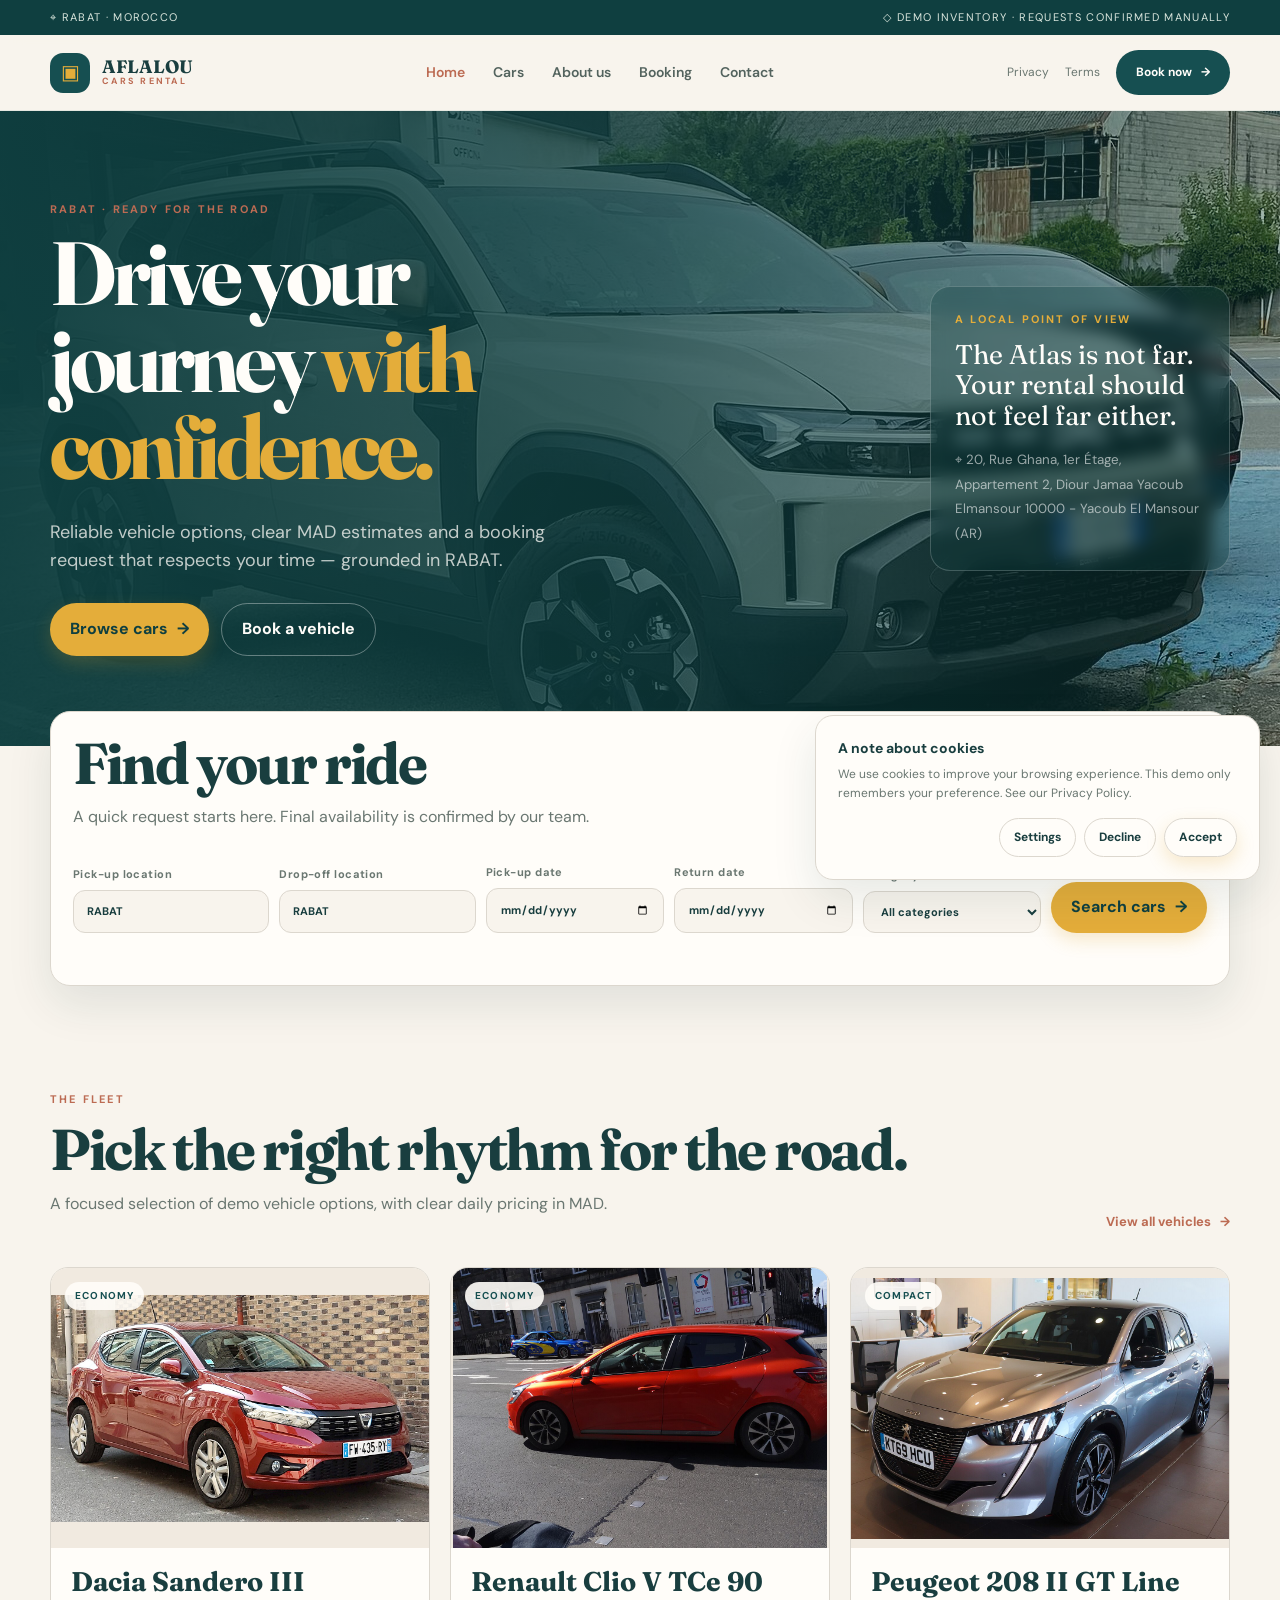
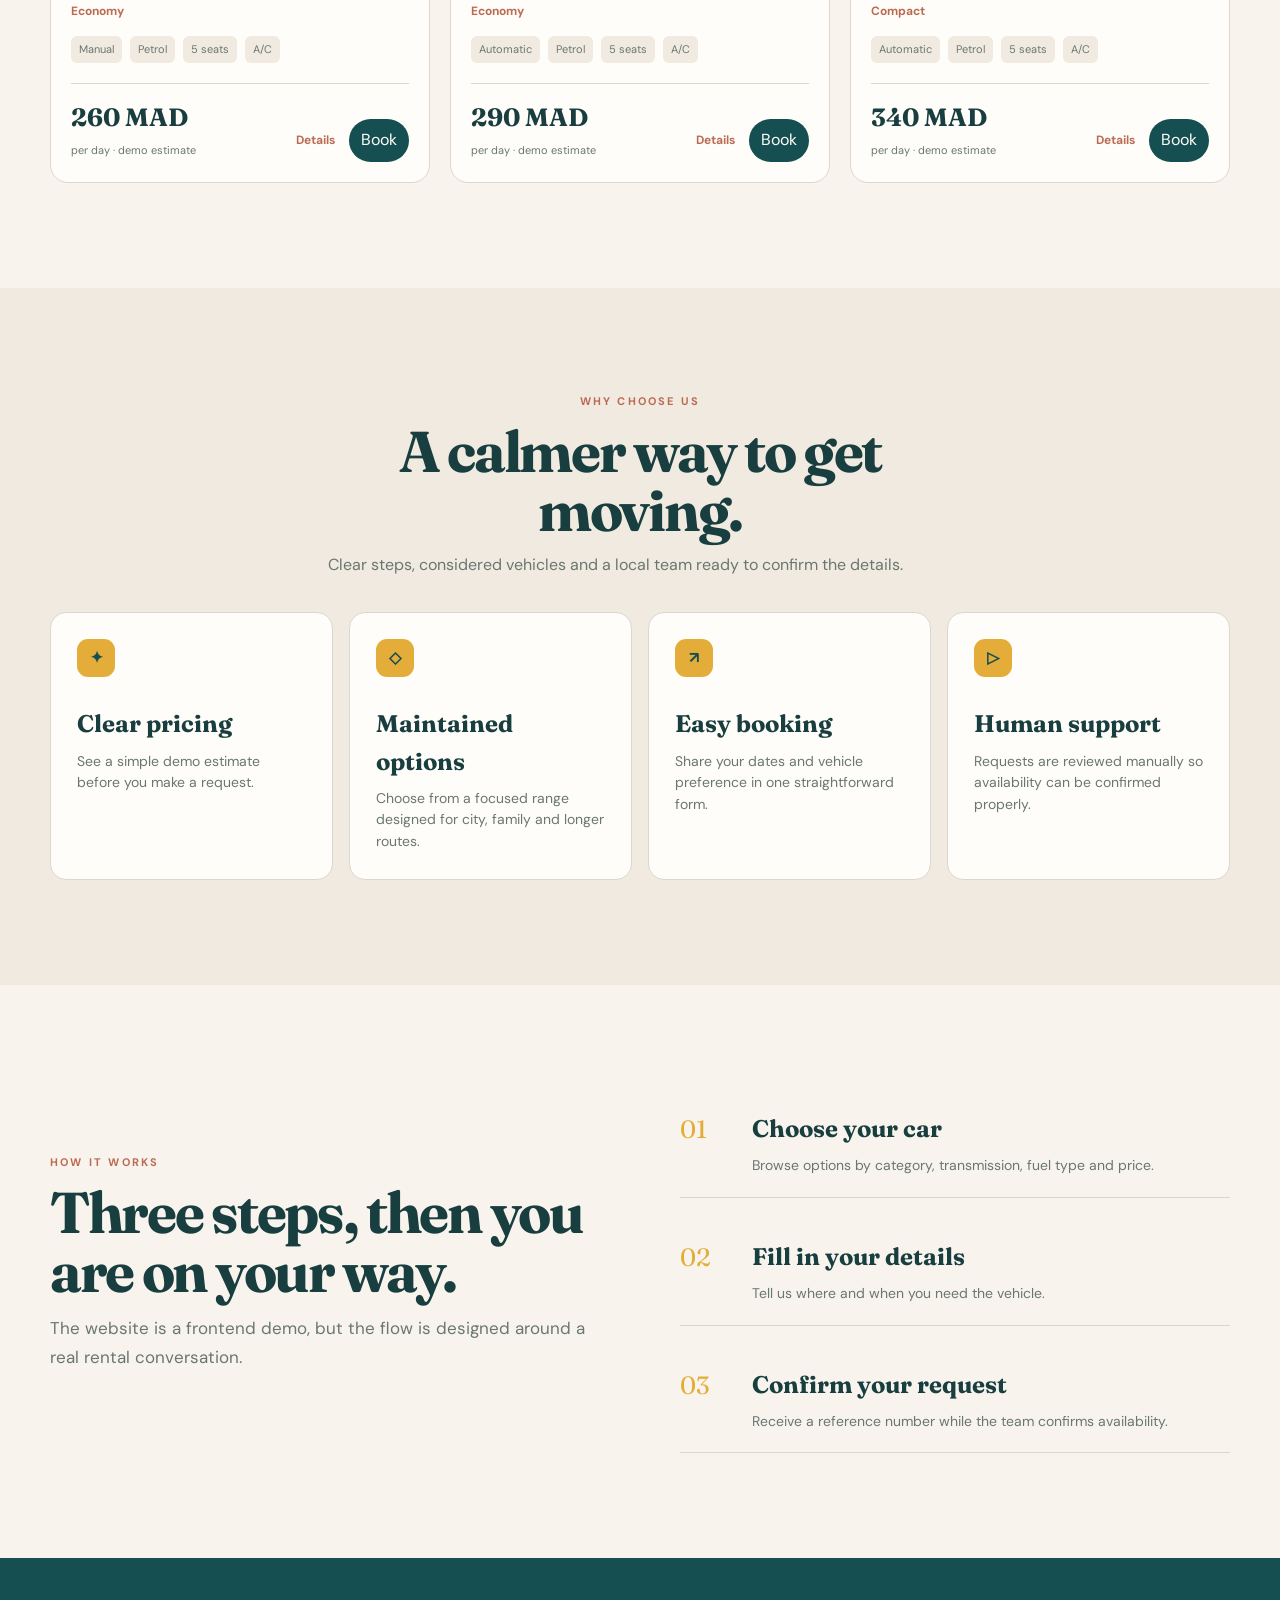
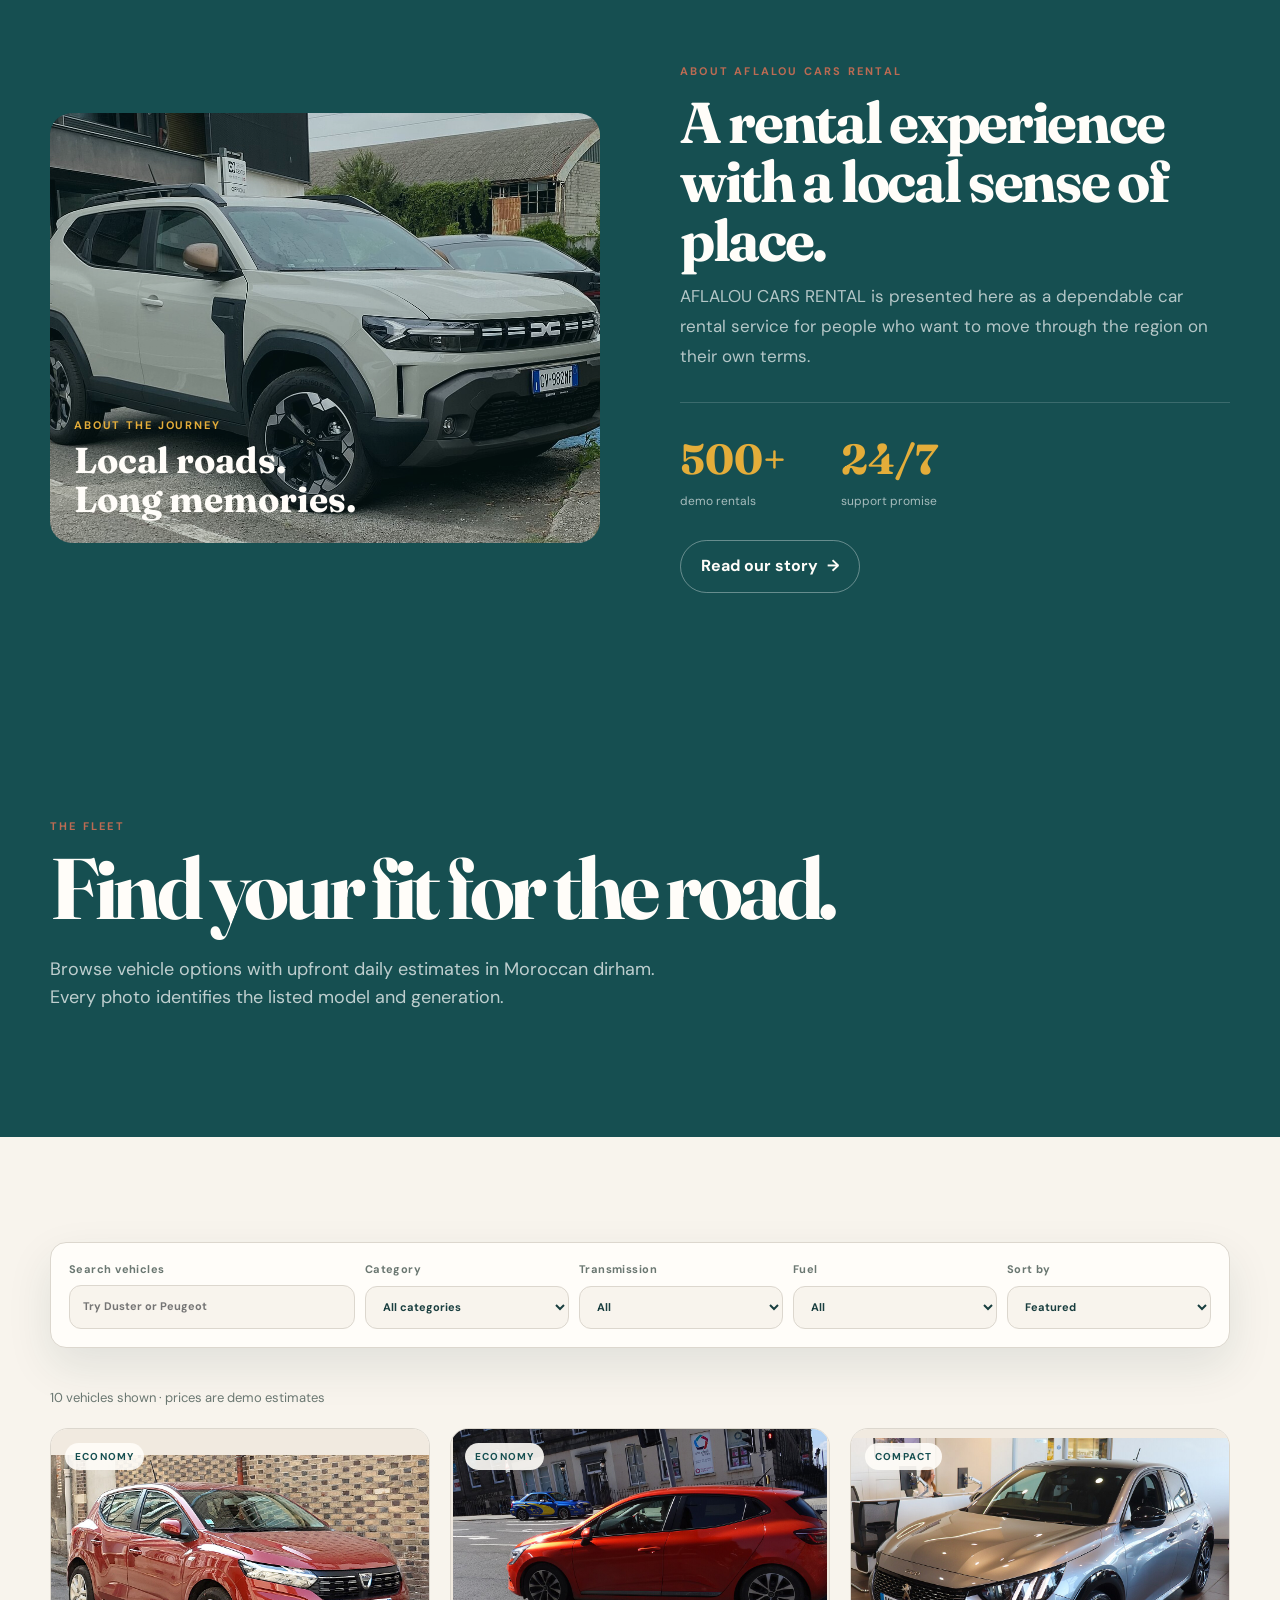
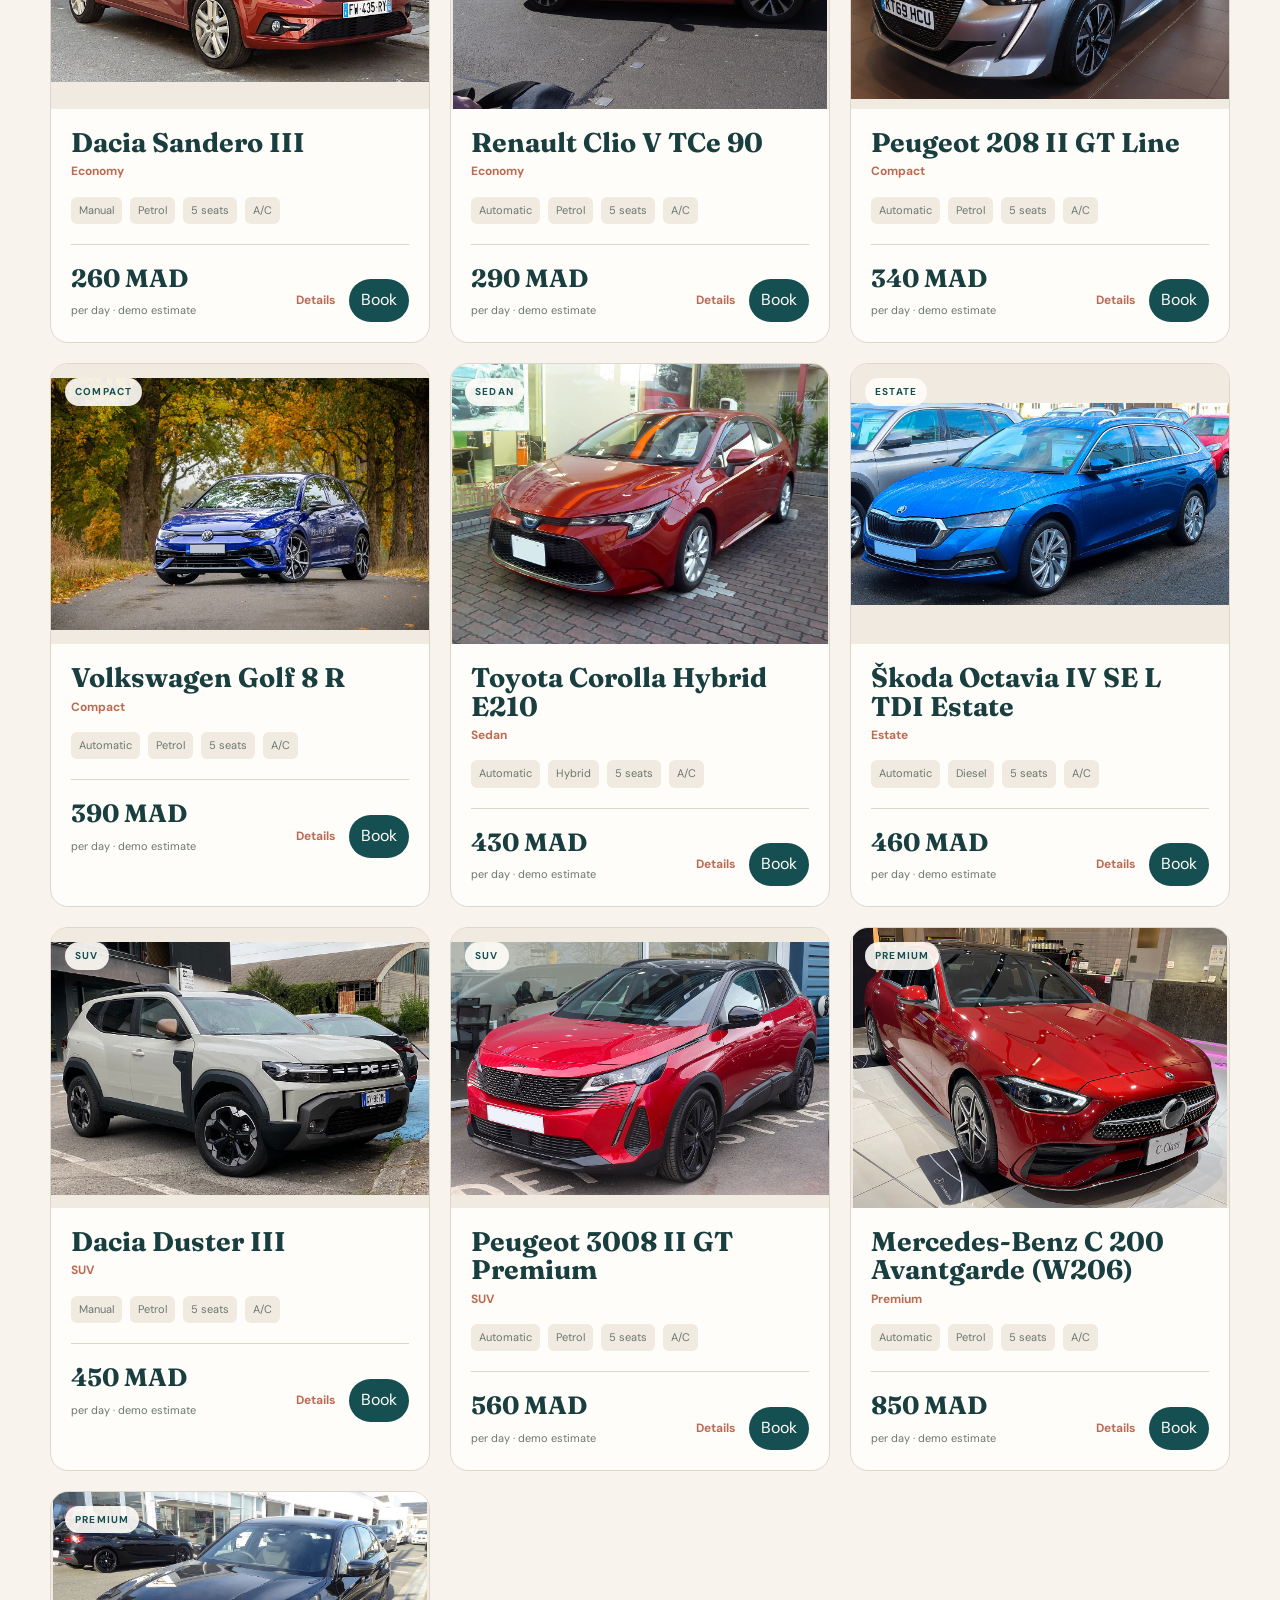
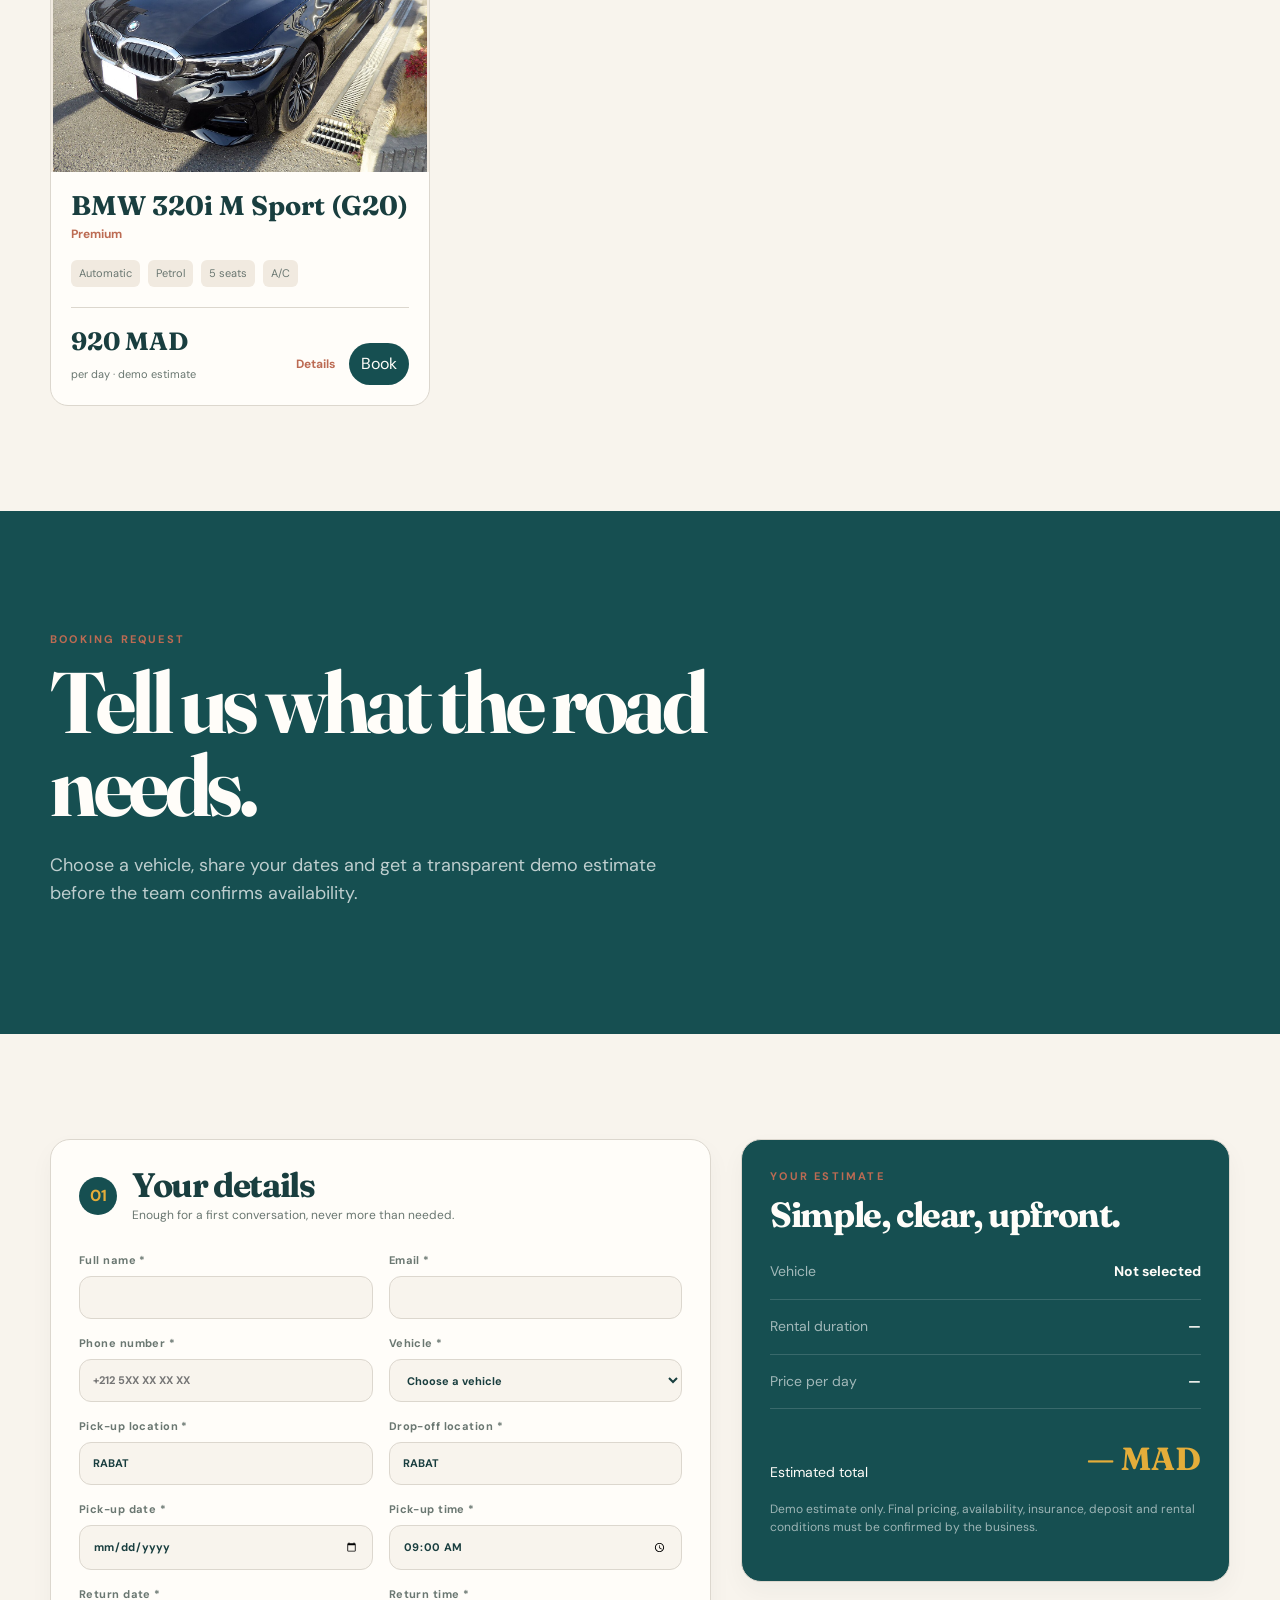
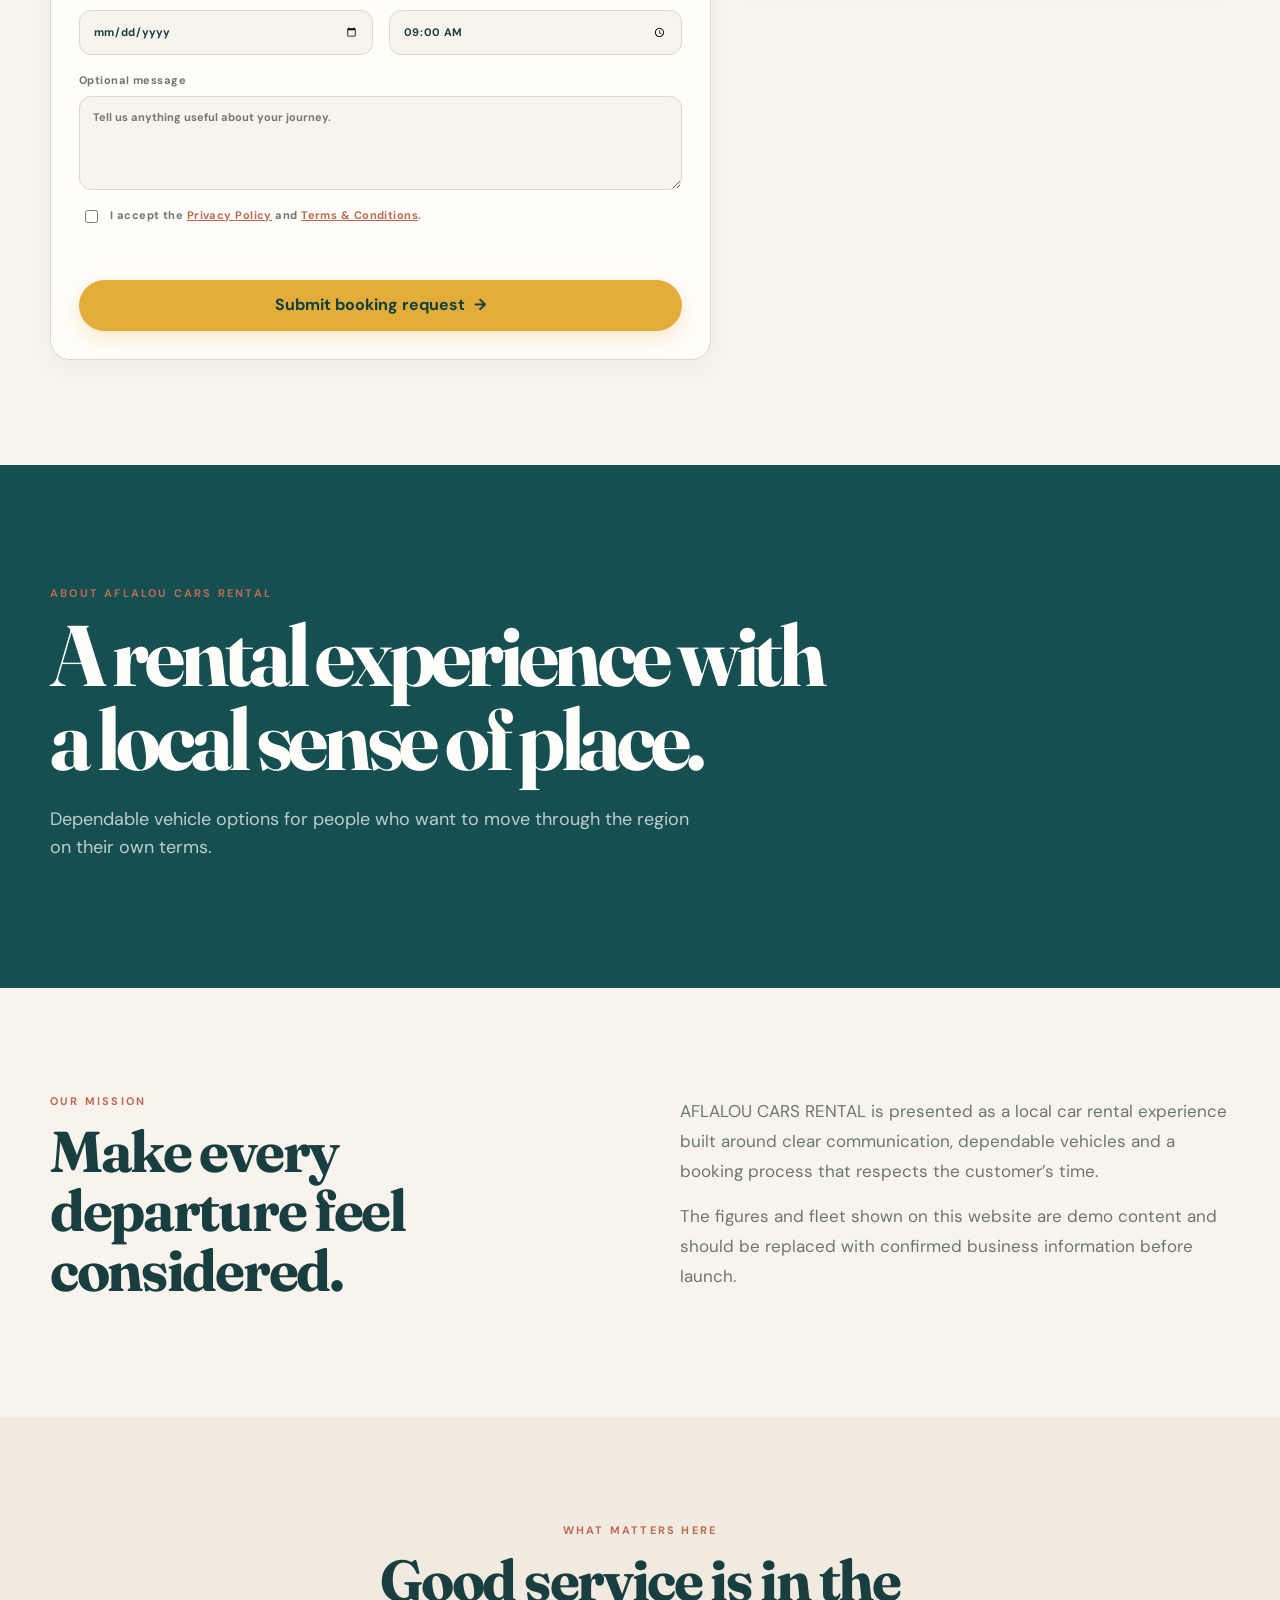
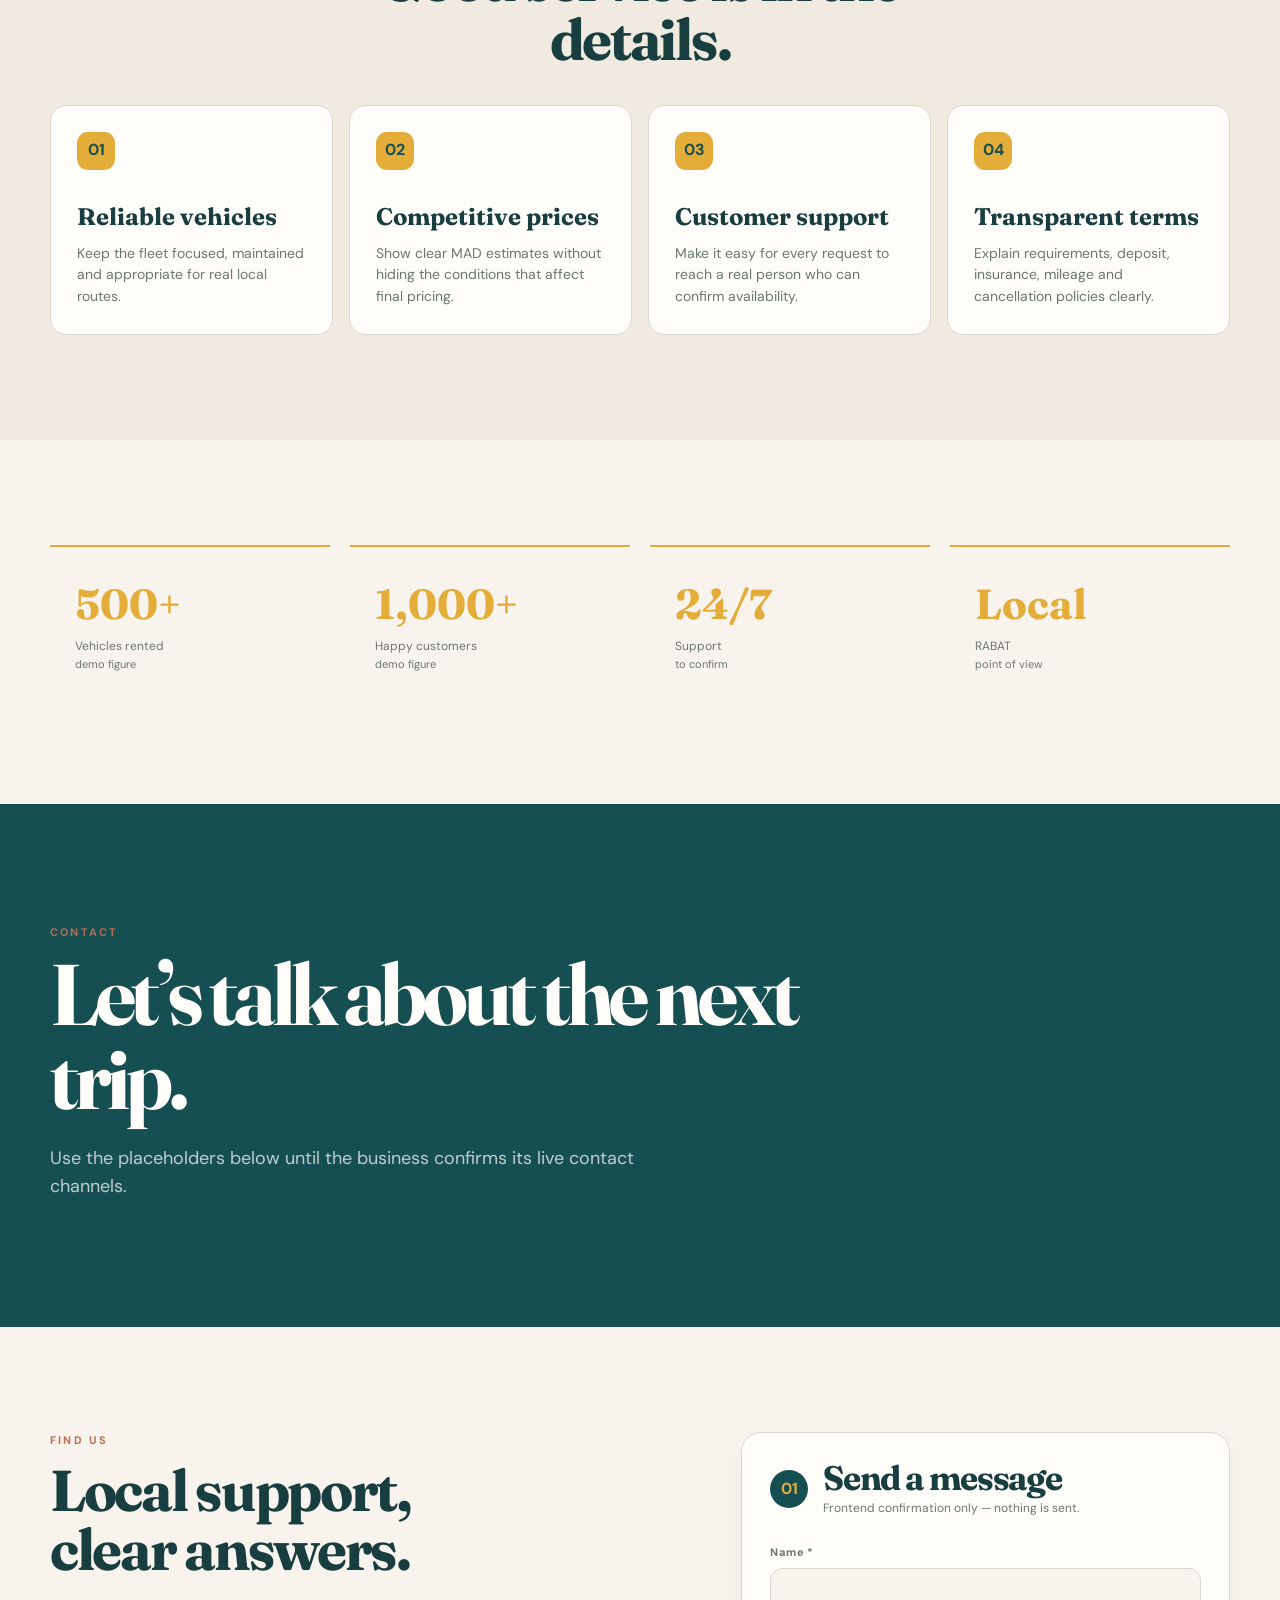
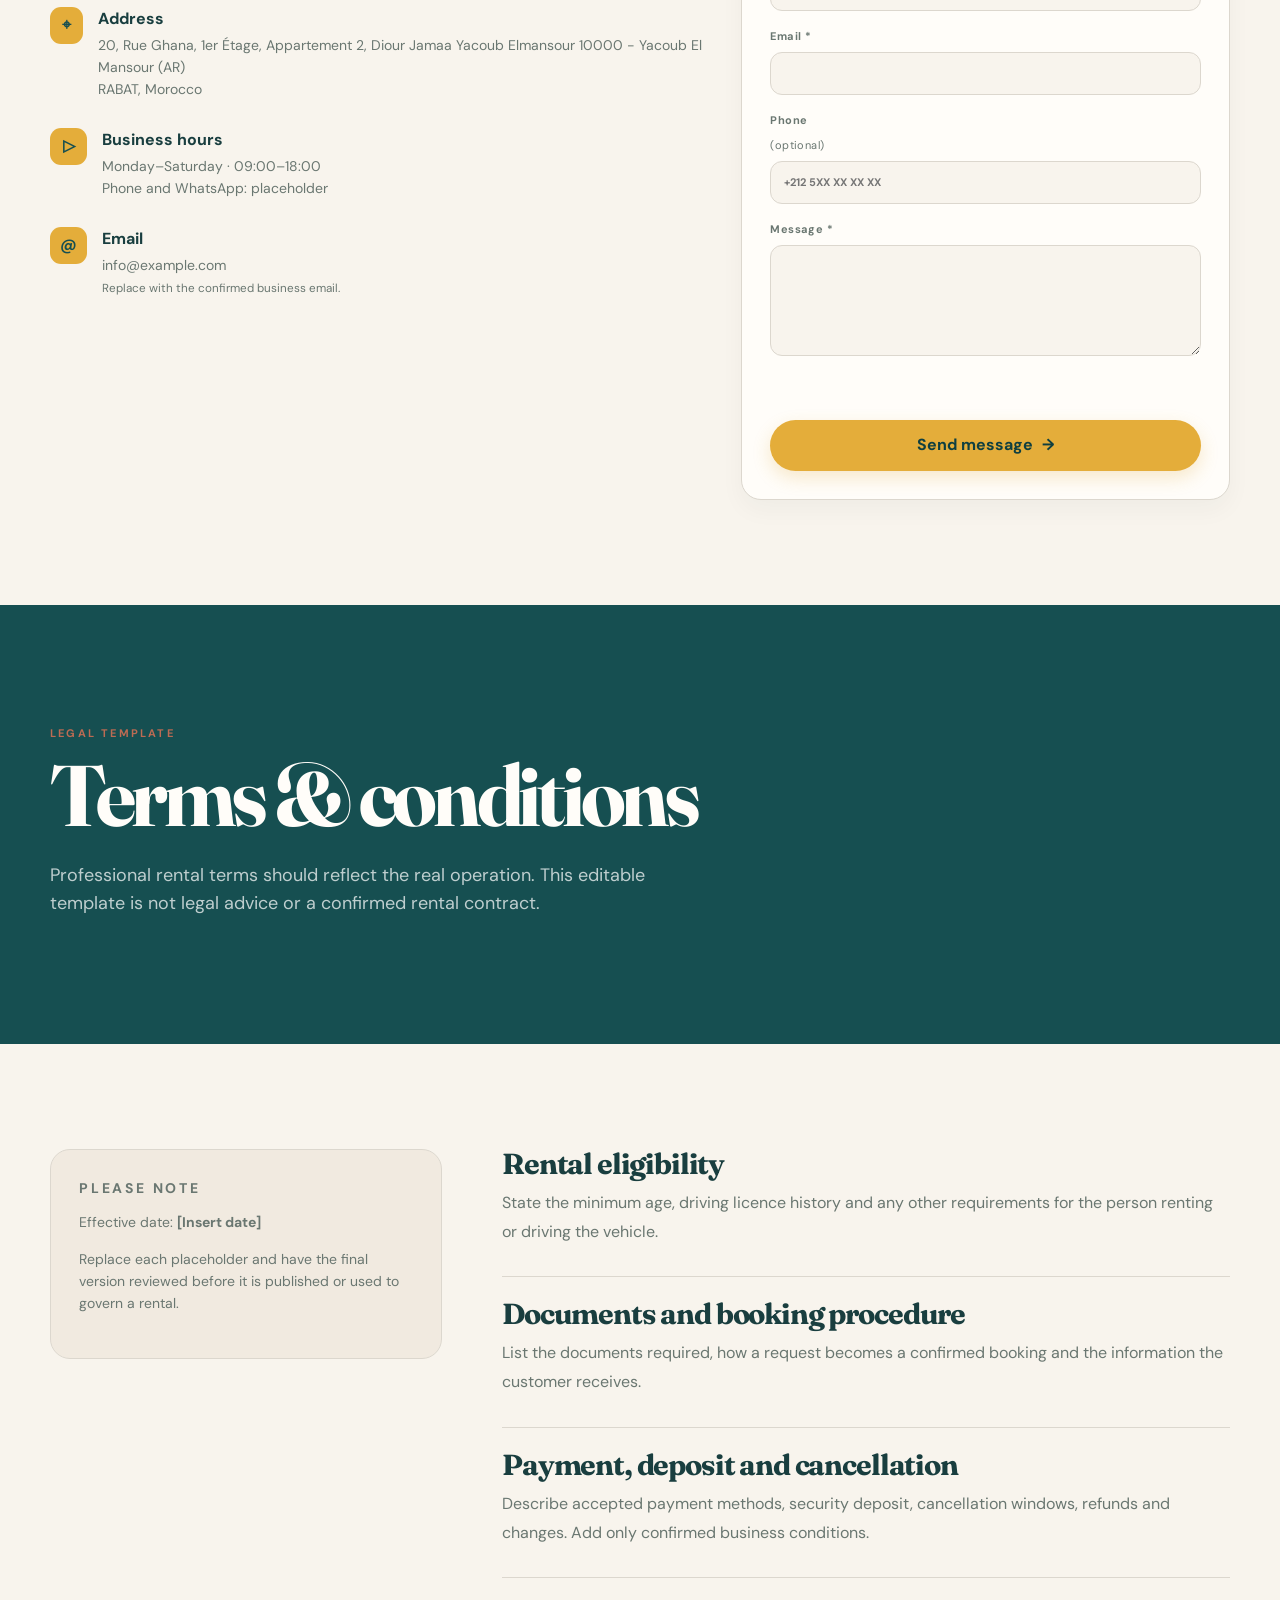
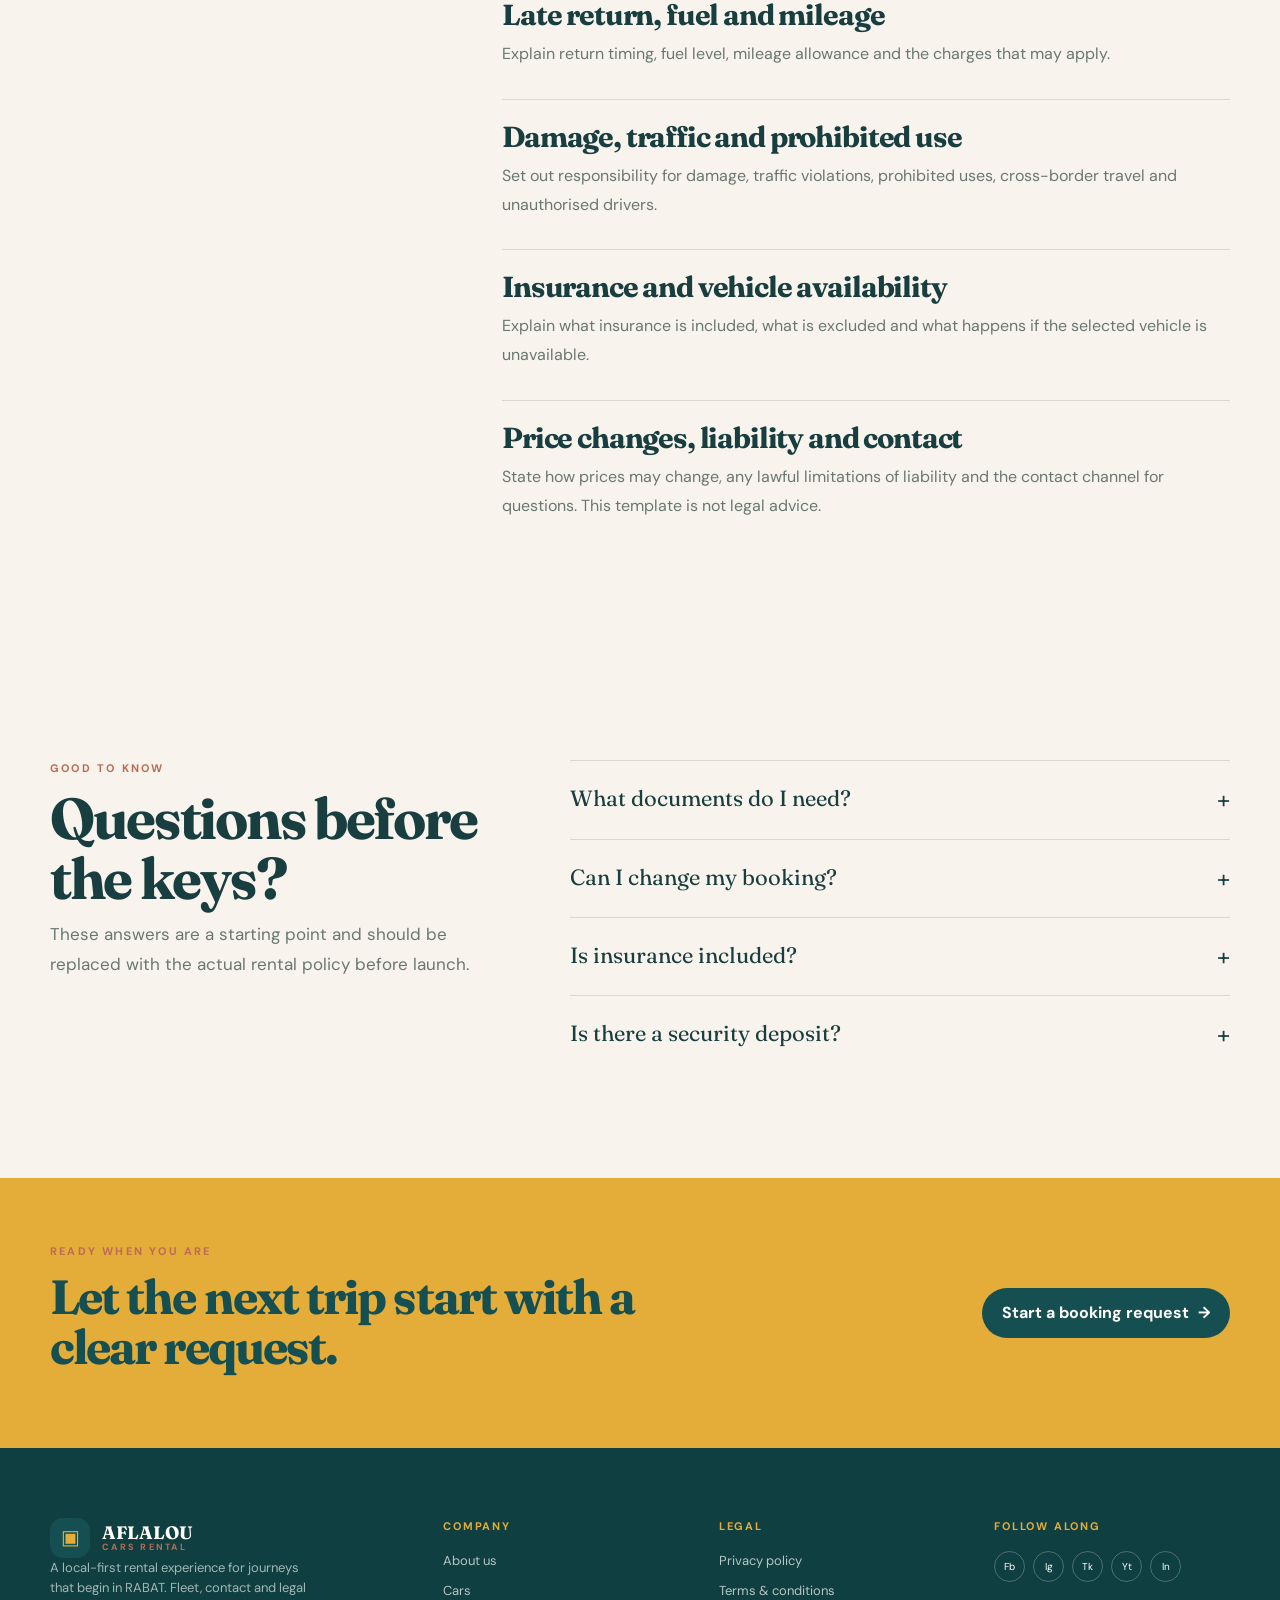
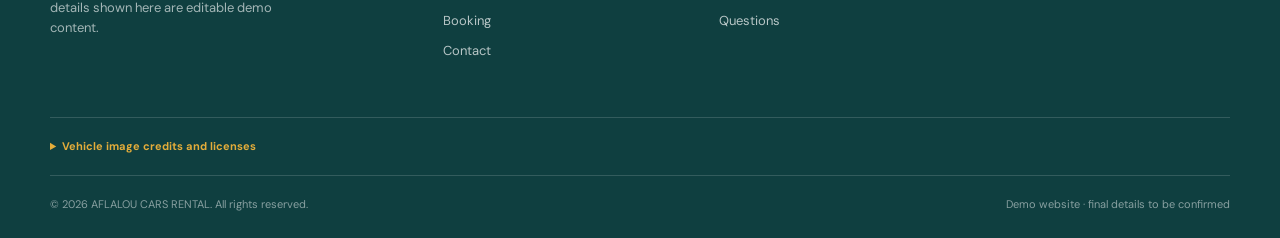
==== commit 086dede1: "Add files via upload" ====
--- a/index.html
+++ b/index.html
@@ -1,10 +1,80 @@
-<!doctype html><html lang="en"><head><meta charset="utf-8"><meta name="viewport" content="width=device-width,initial-scale=1"><meta name="description" content="A clear privacy policy for the offline AFLALOU Cars planning app."><meta http-equiv="Content-Security-Policy" content="default-src 'self'; script-src 'self'; style-src 'self'; img-src 'self'; connect-src 'none'; object-src 'none'; base-uri 'none'; form-action 'none'"><meta name="theme-color" content="#132b49"><title>Privacy policy | AFLALOU Cars</title><link rel="icon" href="logo.png" type="image/png"><link rel="stylesheet" href="styles.css"><script src="app.js" defer></script></head><body><a class="skip" href="#policy">Skip to policy</a><header><a class="brand" href="#top"><img src="logo.png" width="42" height="42" alt="AFLALOU Cars logo"><span>AFLALOU<small>CARS RENTAL</small></span></a><a class="contact-link" href="#contact">Contact us &nearr;</a></header><main id="top"><section class="hero"><span class="eyebrow">AFLALOU CARS / PRIVACY POLICY</span><h1>Privacy, <em>made clear.</em></h1><p>Simple planning tools. A clear explanation of your information.</p><div class="meta"><span>Effective: 7 November 2026</span><span>Android app 1.0.5</span></div></section><section class="summary" aria-label="Privacy summary"><div><span aria-hidden="true">01</span><h2>Offline by design</h2><p>Calculations run on your device.</p></div><div><span aria-hidden="true">02</span><h2>No personal data collected</h2><p>No app accounts or uploads.</p></div><div><span aria-hidden="true">03</span><h2>No ads or tracking</h2><p>No Android permissions requested.</p></div></section><div class="document-top"><p>How this version works</p><button id="print-policy" type="button" hidden>Print policy &nearr;</button></div><article id="policy"><section class="policy-section" id="scope"><div class="number">01</div><div><h2>About AFLALOU Cars</h2><p>AFLALOU Cars is an offline car-catalogue and travel-budget planning app associated with AFLALOU CARS RENTAL. It is intended for adults. The catalogue uses fictional sample cars, static AI-generated illustrations and illustrative rates. Images are not photographs of the company fleet. The app does not confirm availability, make reservations, accept payments or check driving eligibility. No AI generation takes place in the app.</p></div></section><section class="policy-section" id="collection"><div class="number">02</div><div><h2>No personal data collected or shared</h2><p>The app does not collect, transmit, sell or share personal data with the developer or third parties. It has no accounts, booking forms, document uploads, ads, analytics, tracking or third-party crash-reporting SDKs. It does not access your identity, contacts, location, camera, microphone, photos or personal files, and does not read advertising IDs or other device identifiers. It makes no network requests and requests no Android permissions. Android app backup is disabled.</p></div></section><section class="policy-section" id="local"><div class="number">03</div><div><h2>Your choices stay in temporary memory</h2><p>Search, rental dates, vehicle choices, favourites, comparison selections, rate/seat filters, optional extras, fuel and shared-cost figures, and checklist answers are processed locally in app memory. They are not sent to a server or deliberately saved as persistent preferences. Temporary choices can remain while the app is backgrounded. Reset session in About clears the main planning state, including vehicle-inspection checks. Fuel and shared-cost inputs are discarded when you leave their screens. Closing the app process clears temporary state. No account or server record exists to delete. Clearing app state is not a promise of forensic memory erasure.</p></div></section><section class="policy-section" id="device"><div class="number">04</div><div><h2>Your device and other services</h2><p>The logo and car pictures are bundled with the app. No map, email, payment, social-media or AI service is integrated. The app disables personalised keyboard learning for its input fields where supported, but cannot control your keyboard or operating system. Android, Google Play, your device manufacturer and your keyboard provider may independently handle installation, system, purchase or diagnostic information under their own settings and policies. The app does not receive that information. Since it sends no user data, it does not provide a data-transmission encryption service or claim an independent security certification.</p></div></section><section class="policy-section" id="contact"><div class="number">05</div><div><h2>Contact the company</h2><p>AFLALOU CARS RENTAL
-Support and privacy email: aflalou@hotmail.com
-Phone: +212 661 230 563
-
-20 RUE GHANA 1ER ETAGE APPARTEMENT 2 DIOUR JAMAA YACOUB ELMANSOUR 10000
-Yacoub El Mansour (AR), Morocco (MA)
-D-U-N-S: 353718659
-Sector: Rental Car
-
-These details were supplied by the app owner. For privacy questions, email, call or write to the company using these details. The app itself does not send messages, place calls or read communications.</p></div></section><section class="policy-section" id="external"><div class="number">06</div><div><h2>If you contact the company separately</h2><p>Calls, emails and any rental transactions happen outside this offline app. Your service provider and the company will handle information you choose to send under their applicable practices. The company must separately explain any personal-data processing involved in those interactions. This policy does not describe all company activities. Avoid sending payment or identity documents through unverified channels.</p></div></section><section class="policy-section" id="webpage"><div class="number">07</div><div><h2>About this privacy webpage</h2><p>This webpage uses local HTML, CSS, JavaScript and a bundled logo. Its code has no analytics, cookies, browser storage, external fonts, data-entry forms or embedded third-party services. Navigation and printing run locally. If you use an email or phone link, your chosen external application handles that action. If this page is hosted online, the host receives connection requests and may log IP addresses, requested pages and browser information under its own settings. The operator must explain any additional hosting tools or logging it enables. The Android app does not automatically open or fetch this page.</p></div></section><section class="policy-section" id="changes"><div class="number">08</div><div><h2>Policy version and changes</h2><p>This policy covers AFLALOU Cars version 1.0.5, package ma.aflalou.aflalou_cars, effective 7 November 2026. If features change how information is handled, the app policy, this page and Google Play declarations must be updated before that change is released.</p></div></section></article><section class="contact-card"><div><span class="eyebrow">QUESTIONS ABOUT PRIVACY?</span><h2>We are here to help.</h2><p>Contact AFLALOU CARS RENTAL outside the app.</p></div><div><a href="mailto:aflalou@hotmail.com">aflalou@hotmail.com &nearr;</a><a href="tel:+212661230563">+212 661 230 563 &nearr;</a></div></section><p class="closing-note">The Android app and this webpage are described separately where their behaviour differs.</p></main><footer><span>AFLALOU CARS RENTAL</span><a href="#top">Back to top &uarr;</a></footer></body></html>+<!doctype html>
+<html lang="en">
+<head>
+  <meta charset="utf-8">
+  <meta name="viewport" content="width=device-width, initial-scale=1">
+  <meta name="description" content="AFLALOU CARS RENTAL — browse verified vehicle imagery, compare clear MAD estimates and send a booking request in Morocco.">
+  <meta name="robots" content="index, follow">
+  <meta property="og:title" content="AFLALOU CARS RENTAL | Drive your journey with confidence">
+  <meta property="og:description" content="Browse vehicle options and request your next rental in RABAT.">
+  <meta property="og:type" content="website">
+  <title>AFLALOU CARS RENTAL | Car rental in RABAT</title>
+  <link rel="stylesheet" href="css/style.css">
+</head>
+<body data-page="main">
+  <div id="site-header"></div>
+  <main>
+    <section id="home" class="hero anchor-section">
+      <div class="container hero-grid">
+        <div class="hero-copy">
+          <p class="eyebrow">RABAT · Ready for the road</p>
+          <h1>Drive your<br>journey <em>with confidence.</em></h1>
+          <p class="hero-text">Reliable vehicle options, clear MAD estimates and a booking request that respects your time — grounded in RABAT.</p>
+          <div class="actions"><a class="button button-gold" href="#cars">Browse cars <span>→</span></a><a class="button button-ghost" href="#booking">Book a vehicle</a></div>
+        </div>
+        <aside class="hero-note"><p class="eyebrow">A local point of view</p><p class="display-small">The Atlas is not far. Your rental should not feel far either.</p><small>⌖ 20, Rue Ghana, 1er Étage, Appartement 2, Diour Jamaa Yacoub Elmansour 10000 - Yacoub El Mansour (AR)</small></aside>
+      </div>
+    </section>
+
+    <section class="booking-strip" aria-labelledby="quick-search-title"><div class="container">
+      <div class="section-heading compact"><div><h2 id="quick-search-title">Find your ride</h2><p>A quick request starts here. Final availability is confirmed by our team.</p></div><span class="filter-mark">⌘</span></div>
+      <form id="quick-search" class="quick-form"><label>Pick-up location<input name="pickup" value="RABAT" required></label><label>Drop-off location<input name="dropoff" value="RABAT" required></label><label>Pick-up date<input name="pickupDate" type="date" required></label><label>Return date<input name="returnDate" type="date" required></label><label>Category<select name="category"><option value="">All categories</option><option>Economy</option><option>Compact</option><option>Sedan</option><option>Estate</option><option>SUV</option><option>Premium</option></select></label><button class="button button-gold" type="submit">Search cars <span>→</span></button></form>
+      <p id="quick-search-message" class="form-message" role="status"></p>
+    </div></section>
+
+    <section class="section" aria-labelledby="featured-title">
+      <div class="container">
+        <div class="section-heading">
+          <div><p class="eyebrow">The fleet</p><h2 id="featured-title">Pick the right rhythm for the road.</h2><p>A focused selection of demo vehicle options, with clear daily pricing in MAD.</p></div>
+          <a class="text-link" href="#cars">View all vehicles <span>→</span></a>
+        </div>
+        <div id="featured-cars" class="car-grid"></div>
+      </div>
+    </section>
+
+    <section id="why-choose-us" class="section section-tint anchor-section" aria-labelledby="why-title"><div class="container"><div class="section-heading centered"><p class="eyebrow">Why choose us</p><h2 id="why-title">A calmer way to get moving.</h2><p>Clear steps, considered vehicles and a local team ready to confirm the details.</p></div><div class="feature-grid"><article class="feature-card"><span class="feature-icon">✦</span><h3>Clear pricing</h3><p>See a simple demo estimate before you make a request.</p></article><article class="feature-card"><span class="feature-icon">◇</span><h3>Maintained options</h3><p>Choose from a focused range designed for city, family and longer routes.</p></article><article class="feature-card"><span class="feature-icon">↗</span><h3>Easy booking</h3><p>Share your dates and vehicle preference in one straightforward form.</p></article><article class="feature-card"><span class="feature-icon">▷</span><h3>Human support</h3><p>Requests are reviewed manually so availability can be confirmed properly.</p></article></div></div></section>
+
+    <section id="how-it-works" class="section anchor-section" aria-labelledby="steps-title"><div class="container split-section"><div><p class="eyebrow">How it works</p><h2 id="steps-title">Three steps, then you are on your way.</h2><p class="lead">The website is a frontend demo, but the flow is designed around a real rental conversation.</p></div><div class="steps"><article><span>01</span><div><h3>Choose your car</h3><p>Browse options by category, transmission, fuel type and price.</p></div></article><article><span>02</span><div><h3>Fill in your details</h3><p>Tell us where and when you need the vehicle.</p></div></article><article><span>03</span><div><h3>Confirm your request</h3><p>Receive a reference number while the team confirms availability.</p></div></article></div></div></section>
+
+      <div class="section section-dark"><div class="container split-section about-preview"><div class="image-card"><img src="assets/images/cars/dacia-duster-iii.jpg" alt="2024 Dacia Duster III viewed from the front" loading="lazy"><div class="image-caption"><span>About the journey</span><strong>Local roads.<br>Long memories.</strong></div></div><div><p class="eyebrow">About AFLALOU CARS RENTAL</p><h2>A rental experience with a local sense of place.</h2><p class="lead">AFLALOU CARS RENTAL is presented here as a dependable car rental service for people who want to move through the region on their own terms.</p><div class="stats"><div><strong>500+</strong><small>demo rentals</small></div><div><strong>24/7</strong><small>support promise</small></div></div><a class="button button-ghost" href="#about">Read our story <span>→</span></a></div></div></div>
+
+    <section id="cars" class="anchor-section"><div class="page-hero"><div class="container"><p class="eyebrow">The fleet</p><h1>Find your fit for the road.</h1><p>Browse vehicle options with upfront daily estimates in Moroccan dirham. Every photo identifies the listed model and generation.</p></div></div><div class="section"><div class="container">
+      <form id="car-filters" class="filter-bar"><label>Search vehicles<input name="search" type="search" placeholder="Try Duster or Peugeot"></label><label>Category<select name="category"><option value="">All categories</option><option>Economy</option><option>Compact</option><option>Sedan</option><option>Estate</option><option>SUV</option><option>Premium</option></select></label><label>Transmission<select name="transmission"><option value="">All</option><option>Automatic</option><option>Manual</option></select></label><label>Fuel<select name="fuel"><option value="">All</option><option>Petrol</option><option>Diesel</option><option>Hybrid</option></select></label><label>Sort by<select name="sort"><option value="featured">Featured</option><option value="low">Lowest price</option><option value="high">Highest price</option><option value="az">A–Z</option><option value="za">Z–A</option></select></label></form>
+      <p id="results-count" class="results-count"></p><div id="all-cars" class="car-grid"></div>
+    </div></div></section>
+
+    <section id="booking" class="anchor-section"><div class="page-hero"><div class="container"><p class="eyebrow">Booking request</p><h1>Tell us what the road needs.</h1><p>Choose a vehicle, share your dates and get a transparent demo estimate before the team confirms availability.</p></div></div><div class="section"><div class="container booking-layout">
+      <form id="booking-form" class="form-card"><div class="form-card-heading"><span class="number-badge">01</span><div><h2>Your details</h2><p>Enough for a first conversation, never more than needed.</p></div></div><div class="form-grid"><label>Full name *<input name="name" autocomplete="name" required></label><label>Email *<input name="email" type="email" autocomplete="email" required></label><label>Phone number *<input name="phone" type="tel" autocomplete="tel" placeholder="+212 5XX XX XX XX" required></label><label>Vehicle *<select id="booking-vehicle" name="vehicle" required><option value="">Choose a vehicle</option></select></label><label>Pick-up location *<input name="pickup" value="RABAT" required></label><label>Drop-off location *<input name="dropoff" value="RABAT" required></label><label>Pick-up date *<input id="pickup-date" name="pickupDate" type="date" required></label><label>Pick-up time *<input id="pickup-time" name="pickupTime" type="time" value="09:00" required></label><label>Return date *<input id="return-date" name="returnDate" type="date" required></label><label>Return time *<input id="return-time" name="returnTime" type="time" value="09:00" required></label></div><label>Optional message<textarea name="message" rows="4" placeholder="Tell us anything useful about your journey."></textarea></label><label class="check-row"><input type="checkbox" name="consent" required><span>I accept the <a href="privacy-policy.html">Privacy Policy</a> and <a href="#terms">Terms &amp; Conditions</a>.</span></label><p id="booking-error" class="error-message" role="alert"></p><button class="button button-gold" type="submit">Submit booking request <span>→</span></button></form>
+      <aside class="estimate-card"><p class="eyebrow">Your estimate</p><h2>Simple, clear, upfront.</h2><div class="estimate-row"><span>Vehicle</span><strong id="estimate-vehicle">Not selected</strong></div><div class="estimate-row"><span>Rental duration</span><strong id="estimate-days">—</strong></div><div class="estimate-row"><span>Price per day</span><strong id="estimate-daily">—</strong></div><div class="estimate-total"><span>Estimated total</span><strong id="estimate-total">— MAD</strong></div><p class="fine-print">Demo estimate only. Final pricing, availability, insurance, deposit and rental conditions must be confirmed by the business.</p></aside>
+    </div></div></section>
+
+    <section id="about" class="anchor-section"><div class="page-hero"><div class="container"><p class="eyebrow">About AFLALOU CARS RENTAL</p><h1>A rental experience with a local sense of place.</h1><p>Dependable vehicle options for people who want to move through the region on their own terms.</p></div></div>
+      <div class="section"><div class="container split-section"><div><p class="eyebrow">Our mission</p><h2>Make every departure feel considered.</h2></div><div><p class="lead">AFLALOU CARS RENTAL is presented as a local car rental experience built around clear communication, dependable vehicles and a booking process that respects the customer’s time.</p><p class="lead">The figures and fleet shown on this website are demo content and should be replaced with confirmed business information before launch.</p></div></div></div>
+
+      <div class="section section-tint"><div class="container"><div class="section-heading centered"><p class="eyebrow">What matters here</p><h2>Good service is in the details.</h2></div><div class="feature-grid"><article class="feature-card"><span class="feature-icon">01</span><h3>Reliable vehicles</h3><p>Keep the fleet focused, maintained and appropriate for real local routes.</p></article><article class="feature-card"><span class="feature-icon">02</span><h3>Competitive prices</h3><p>Show clear MAD estimates without hiding the conditions that affect final pricing.</p></article><article class="feature-card"><span class="feature-icon">03</span><h3>Customer support</h3><p>Make it easy for every request to reach a real person who can confirm availability.</p></article><article class="feature-card"><span class="feature-icon">04</span><h3>Transparent terms</h3><p>Explain requirements, deposit, insurance, mileage and cancellation policies clearly.</p></article></div></div></div>
+      <div class="section"><div class="container stats-large"><div><strong>500+</strong><span>Vehicles rented<br><small>demo figure</small></span></div><div><strong>1,000+</strong><span>Happy customers<br><small>demo figure</small></span></div><div><strong>24/7</strong><span>Support<br><small>to confirm</small></span></div><div><strong>Local</strong><span>RABAT<br><small>point of view</small></span></div></div></div>
+    </section>
+
+    <section id="contact" class="anchor-section"><div class="page-hero"><div class="container"><p class="eyebrow">Contact</p><h1>Let’s talk about the next trip.</h1><p>Use the placeholders below until the business confirms its live contact channels.</p></div></div><div class="section"><div class="container contact-layout"><div class="contact-details"><p class="eyebrow">Find us</p><h2>Local support, clear answers.</h2><div class="contact-item"><span>⌖</span><div><strong>Address</strong><p>20, Rue Ghana, 1er Étage, Appartement 2, Diour Jamaa Yacoub Elmansour 10000 - Yacoub El Mansour (AR)<br>RABAT, Morocco</p></div></div><div class="contact-item"><span>▷</span><div><strong>Business hours</strong><p>Monday–Saturday · 09:00–18:00<br>Phone and WhatsApp: placeholder</p></div></div><div class="contact-item"><span>@</span><div><strong>Email</strong><p>info@example.com<br><small>Replace with the confirmed business email.</small></p></div></div></div><form id="contact-form" class="form-card"><div class="form-card-heading"><span class="number-badge">01</span><div><h2>Send a message</h2><p>Frontend confirmation only — nothing is sent.</p></div></div><label>Name *<input name="name" autocomplete="name" required></label><label>Email *<input name="email" type="email" autocomplete="email" required></label><label>Phone <span class="muted">(optional)</span><input name="phone" type="tel" autocomplete="tel" placeholder="+212 5XX XX XX XX"></label><label>Message *<textarea name="message" rows="5" required></textarea></label><p id="contact-message" class="form-message" role="status"></p><button class="button button-gold" type="submit">Send message <span>→</span></button></form></div></div></section>
+
+    <section id="terms" class="anchor-section"><div class="page-hero"><div class="container"><p class="eyebrow">Legal template</p><h1>Terms &amp; conditions</h1><p>Professional rental terms should reflect the real operation. This editable template is not legal advice or a confirmed rental contract.</p></div></div><div class="section"><div class="container legal-layout"><aside class="notice-card"><p class="eyebrow">Please note</p><p>Effective date: <strong>[Insert date]</strong></p><p>Replace each placeholder and have the final version reviewed before it is published or used to govern a rental.</p></aside><div class="legal-copy"><h2>Rental eligibility</h2><p>State the minimum age, driving licence history and any other requirements for the person renting or driving the vehicle.</p><h2>Documents and booking procedure</h2><p>List the documents required, how a request becomes a confirmed booking and the information the customer receives.</p><h2>Payment, deposit and cancellation</h2><p>Describe accepted payment methods, security deposit, cancellation windows, refunds and changes. Add only confirmed business conditions.</p><h2>Late return, fuel and mileage</h2><p>Explain return timing, fuel level, mileage allowance and the charges that may apply.</p><h2>Damage, traffic and prohibited use</h2><p>Set out responsibility for damage, traffic violations, prohibited uses, cross-border travel and unauthorised drivers.</p><h2>Insurance and vehicle availability</h2><p>Explain what insurance is included, what is excluded and what happens if the selected vehicle is unavailable.</p><h2>Price changes, liability and contact</h2><p>State how prices may change, any lawful limitations of liability and the contact channel for questions. This template is not legal advice.</p></div></div></div></section>
+
+    <section id="faq" class="section faq-section anchor-section" aria-labelledby="faq-title"><div class="container faq-layout"><div><p class="eyebrow">Good to know</p><h2 id="faq-title">Questions before the keys?</h2><p class="lead">These answers are a starting point and should be replaced with the actual rental policy before launch.</p></div><div class="faq-list"><details><summary>What documents do I need?<span>+</span></summary><p>Use this space for the business’s confirmed driver, identity and payment requirements.</p></details><details><summary>Can I change my booking?<span>+</span></summary><p>Change requests should be reviewed with the team and depend on availability.</p></details><details><summary>Is insurance included?<span>+</span></summary><p>Insurance terms are business-specific and must be confirmed before publication.</p></details><details><summary>Is there a security deposit?<span>+</span></summary><p>Add the actual deposit policy here once the business has confirmed it.</p></details></div></div></section>
+    <section class="cta-section"><div class="container cta-inner"><div><p class="eyebrow">Ready when you are</p><h2>Let the next trip start with a clear request.</h2></div><a class="button button-ink" href="#booking">Start a booking request <span>→</span></a></div></section>
+  </main>
+  <div id="site-footer"></div>
+  <div id="cookie-banner" class="cookie-banner" hidden><strong>A note about cookies</strong><p>We use cookies to improve your browsing experience. This demo only remembers your preference. See our <a href="privacy-policy.html">Privacy Policy</a>.</p><div><button class="button button-small" data-cookie="settings">Settings</button><button class="button button-small" data-cookie="decline">Decline</button><button class="button button-small button-gold" data-cookie="accept">Accept</button></div></div>
+  <div id="modal-root"></div>
+  <script src="js/script.js"></script>
+</body>
+</html>
--- a/css/style.css
+++ b/css/style.css
@@ -0,0 +1,29 @@
+@import url('https://fonts.googleapis.com/css2?family=DM+Sans:wght@400;500;600;700&family=Fraunces:opsz,wght@9..144,600;9..144,700&display=swap');
+
+:root{--ink:#164f51;--ink-deep:#0f3f40;--gold:#e4ad3a;--gold-light:#f0c65d;--clay:#bc6b53;--paper:#f8f4ed;--paper-2:#f1eae0;--text:#193e3f;--muted:#6a7771;--line:#dcd7ce;--white:#fffdf9;--shadow:0 18px 45px rgba(16,55,54,.1);--display:Fraunces,Georgia,serif;--sans:'DM Sans',Arial,sans-serif}
+*{box-sizing:border-box}html{scroll-behavior:smooth}body{margin:0;background:var(--paper);color:var(--text);font-family:var(--sans);line-height:1.55;overflow-x:hidden}img{display:block;max-width:100%}a{color:inherit;text-decoration:none}button,input,select,textarea{font:inherit}button{cursor:pointer}p{margin:0 0 1rem}.container{width:min(1180px,calc(100% - 40px));margin:auto}.topbar{background:var(--ink-deep);color:#d9e5dc;font-size:11px;letter-spacing:.12em;text-transform:uppercase}.topbar-inner{display:flex;justify-content:space-between;padding:9px 0}.site-header{position:sticky;top:0;z-index:20;background:rgba(248,244,237,.96);border-bottom:1px solid rgba(22,79,81,.08);backdrop-filter:blur(12px)}.nav-inner{display:flex;align-items:center;justify-content:space-between;gap:20px;min-height:75px}.brand{display:flex;align-items:center;gap:12px}.brand-mark{display:grid;place-items:center;width:40px;height:40px;border-radius:13px;background:var(--ink);color:var(--gold);font-size:20px}.brand-name{font-family:var(--display);font-weight:700;font-size:18px;line-height:1.05}.brand-name small{display:block;color:var(--clay);font-family:var(--sans);font-size:9px;letter-spacing:.25em;text-transform:uppercase}.nav-links{display:flex;align-items:center;gap:28px;font-size:14px;font-weight:600;color:#53635e}.nav-links a:hover,.nav-links a.active{color:var(--clay)}.nav-legal{display:flex;align-items:center;gap:16px;font-size:12px;color:var(--muted)}.menu-button{display:none;width:42px;height:42px;border:1px solid var(--line);border-radius:50%;background:transparent;color:var(--ink);font-size:22px}.mobile-menu{display:none}.button{display:inline-flex;align-items:center;justify-content:center;gap:9px;border:0;border-radius:999px;padding:13px 20px;font-weight:700;transition:transform .2s,background .2s,box-shadow .2s}.button:hover{transform:translateY(-2px)}.button-gold{background:var(--gold);color:var(--ink-deep);box-shadow:0 7px 18px rgba(218,160,40,.22)}.button-gold:hover{background:var(--gold-light)}.button-ink{background:var(--ink);color:var(--white)}.button-ink:hover{background:var(--ink-deep)}.button-ghost{border:1px solid rgba(255,255,255,.35);color:var(--white);background:transparent}.button-ghost:hover{background:rgba(255,255,255,.1)}.button-small{padding:9px 14px;border:1px solid var(--line);background:transparent;color:var(--text);font-size:12px}.eyebrow{margin-bottom:12px;color:var(--clay);font-size:11px;font-weight:700;letter-spacing:.2em;text-transform:uppercase}.hero{position:relative;overflow:hidden;background:linear-gradient(90deg,rgba(15,63,64,.97) 0%,rgba(15,63,64,.79) 48%,rgba(15,63,64,.38)),url('../assets/images/cars/dacia-duster-iii.jpg') center/cover; color:var(--white)}.hero-grid{display:grid;grid-template-columns:1.1fr .9fr;align-items:center;min-height:635px;gap:70px}.hero h1,.page-hero h1{margin:0;font-family:var(--display);font-size:clamp(55px,7vw,94px);line-height:.97;letter-spacing:-.05em}.hero h1 em{color:var(--gold);font-style:normal}.hero-text{max-width:560px;margin:28px 0;color:rgba(255,253,249,.74);font-size:18px}.actions{display:flex;flex-wrap:wrap;gap:12px}.hero-note{max-width:300px;margin-left:auto;border:1px solid rgba(255,255,255,.2);border-radius:20px;padding:24px;background:rgba(15,63,64,.3);backdrop-filter:blur(8px)}.hero-note .eyebrow{color:var(--gold)}.display-small{font-family:var(--display);font-size:27px;line-height:1.12}.hero-note small{color:rgba(255,255,255,.58)}.booking-strip{position:relative;z-index:2;margin-top:-35px}.booking-strip .container{background:var(--white);border:1px solid var(--line);border-radius:20px;padding:22px;box-shadow:var(--shadow)}.section-heading{display:flex;align-items:end;justify-content:space-between;gap:24px;margin-bottom:35px}.section-heading.compact{align-items:start;margin-bottom:18px}.section-heading.centered{display:block;text-align:center;max-width:650px;margin-left:auto;margin-right:auto}.section-heading h2,.section h2,.cta-section h2{margin:0 0 12px;font-family:var(--display);font-size:clamp(36px,4.5vw,60px);line-height:1.03;letter-spacing:-.04em}.section-heading p:not(.eyebrow){max-width:600px;color:var(--muted)}.quick-form{display:grid;grid-template-columns:1.1fr 1.1fr 1fr 1fr 1fr auto;gap:10px;align-items:end}.quick-form label,.filter-bar label,.form-card label{display:grid;gap:7px;color:var(--muted);font-size:11px;font-weight:700;letter-spacing:.04em}.quick-form input,.quick-form select,.filter-bar input,.filter-bar select,.form-card input,.form-card select,.form-card textarea{width:100%;border:1px solid var(--line);border-radius:12px;background:var(--paper);color:var(--text);padding:12px 13px;outline:none}.quick-form input:focus,.quick-form select:focus,.filter-bar input:focus,.filter-bar select:focus,.form-card input:focus,.form-card select:focus,.form-card textarea:focus{border-color:var(--clay);box-shadow:0 0 0 3px rgba(188,107,83,.13)}.form-message{min-height:20px;margin:10px 0 0;color:var(--clay);font-size:13px}.section{padding:105px 0}.section-tint{background:var(--paper-2)}.section-dark{background:var(--ink);color:var(--white)}.text-link{color:var(--clay);font-size:13px;font-weight:700;white-space:nowrap}.text-link span{margin-left:6px}.car-grid{display:grid;grid-template-columns:repeat(3,1fr);gap:20px}.car-card{overflow:hidden;border:1px solid var(--line);border-radius:18px;background:var(--white);transition:transform .25s,box-shadow .25s}.car-card:hover{transform:translateY(-5px);box-shadow:var(--shadow)}.car-image{position:relative;aspect-ratio:1.35;overflow:hidden;background:var(--paper-2)}.car-image img{width:100%;height:100%;object-fit:cover;transition:transform .5s}.car-card:hover .car-image img{transform:scale(1.04)}.car-tag{position:absolute;top:14px;left:14px;border-radius:999px;padding:6px 10px;background:rgba(255,253,249,.9);color:var(--ink);font-size:10px;font-weight:700;letter-spacing:.12em;text-transform:uppercase}.car-body{padding:20px}.car-body h3{margin:0;font-family:var(--display);font-size:27px;line-height:1.05}.car-category{margin:5px 0 16px;color:var(--clay);font-size:12px;font-weight:700}.car-specs{display:flex;flex-wrap:wrap;gap:8px;margin-bottom:20px}.car-specs span{padding:5px 8px;border-radius:6px;background:var(--paper-2);color:var(--muted);font-size:11px}.car-footer{display:flex;align-items:end;justify-content:space-between;gap:12px;border-top:1px solid var(--line);padding-top:14px}.price strong{display:block;font-family:var(--display);font-size:25px}.price small{color:var(--muted);font-size:11px}.card-actions{display:flex;gap:8px}.card-actions button{border:0;background:transparent;color:var(--clay);font-size:12px;font-weight:700}.card-actions .book-link{padding:9px 12px;border-radius:999px;background:var(--ink);color:var(--white)}.feature-grid{display:grid;grid-template-columns:repeat(4,1fr);gap:16px}.feature-card{padding:26px;border:1px solid var(--line);border-radius:16px;background:var(--white)}.feature-icon{display:grid;place-items:center;width:38px;height:38px;margin-bottom:28px;border-radius:11px;background:var(--gold);color:var(--ink);font-weight:700}.feature-card h3,.steps h3{margin:0 0 8px;font-family:var(--display);font-size:24px}.feature-card p,.steps p{margin:0;color:var(--muted);font-size:14px}.split-section{display:grid;grid-template-columns:1fr 1fr;gap:80px;align-items:center}.lead{color:var(--muted);font-size:17px;line-height:1.75}.steps{display:grid;gap:20px}.steps article{display:grid;grid-template-columns:54px 1fr;gap:18px;align-items:start;padding:20px 0;border-bottom:1px solid var(--line)}.steps article>span{font-family:var(--display);font-size:25px;color:var(--gold)}.about-preview .lead,.section-dark .lead{color:rgba(255,255,255,.68)}.image-card{position:relative;overflow:hidden;min-height:430px;border-radius:22px;background:var(--ink-deep)}.image-card img{width:100%;height:100%;min-height:430px;object-fit:cover;opacity:.78}.image-caption{position:absolute;right:24px;bottom:24px;left:24px;color:var(--white)}.image-caption span{display:block;margin-bottom:8px;color:var(--gold);font-size:11px;font-weight:700;letter-spacing:.17em;text-transform:uppercase}.image-caption strong{font-family:var(--display);font-size:36px;line-height:1}.stats{display:flex;gap:55px;border-top:1px solid rgba(255,255,255,.16);margin:30px 0;padding-top:24px}.stats strong,.stats-large strong{display:block;color:var(--gold);font-family:var(--display);font-size:42px}.stats small,.stats-large span{display:block;color:rgba(255,255,255,.62);font-size:12px}.faq-layout{display:grid;grid-template-columns:.8fr 1.2fr;gap:80px}.faq-list details{border-top:1px solid var(--line);padding:20px 0}.faq-list summary{display:flex;justify-content:space-between;cursor:pointer;font-family:var(--display);font-size:22px;list-style:none}.faq-list summary::-webkit-details-marker{display:none}.faq-list details[open] summary span{transform:rotate(45deg)}.faq-list summary span{font-family:var(--sans);font-size:24px;transition:transform .2s}.faq-list details p{max-width:600px;margin:15px 30px 0 0;color:var(--muted)}.cta-section{background:var(--gold);padding:65px 0}.cta-inner{display:flex;align-items:center;justify-content:space-between;gap:30px}.cta-section h2{max-width:650px;color:var(--ink);font-size:48px}.page-hero{padding:120px 0 110px;background:var(--ink);color:var(--white)}.page-hero h1{max-width:800px;font-size:clamp(52px,7vw,86px)}.page-hero p:not(.eyebrow){max-width:640px;margin-top:25px;color:rgba(255,255,255,.72);font-size:18px}.filter-bar{display:grid;grid-template-columns:1.4fr repeat(4,1fr);gap:10px;padding:18px;border:1px solid var(--line);border-radius:16px;background:var(--white);box-shadow:var(--shadow);margin-bottom:40px}.results-count{margin-bottom:20px;color:var(--muted);font-size:13px}.booking-layout,.contact-layout{display:grid;grid-template-columns:1.15fr .85fr;align-items:start;gap:30px}.form-card,.estimate-card,.notice-card{border:1px solid var(--line);border-radius:20px;background:var(--white);padding:28px;box-shadow:0 10px 25px rgba(16,55,54,.04)}.form-card{display:grid;gap:17px}.form-card-heading{display:flex;gap:15px;align-items:center;margin-bottom:10px}.form-card-heading h2{font-size:34px;margin:0 0 3px}.form-card-heading p{margin:0;color:var(--muted);font-size:12px}.number-badge{display:grid;place-items:center;width:38px;height:38px;border-radius:50%;background:var(--ink);color:var(--gold);font-weight:700}.form-grid{display:grid;grid-template-columns:1fr 1fr;gap:16px}.check-row{display:flex!important;grid-template-columns:none!important;align-items:flex-start;gap:10px}.check-row input{width:17px;margin-top:3px}.check-row a{color:var(--clay);text-decoration:underline}.estimate-card{position:sticky;top:100px;background:var(--ink);color:var(--white)}.estimate-card h2{font-size:35px;color:var(--white)}.estimate-row,.estimate-total{display:flex;justify-content:space-between;gap:20px;padding:16px 0;border-bottom:1px solid rgba(255,255,255,.15);font-size:14px}.estimate-row span{color:rgba(255,255,255,.6)}.estimate-total{align-items:end;padding-top:25px;border:0}.estimate-total strong{color:var(--gold);font-family:var(--display);font-size:32px}.fine-print{color:rgba(255,255,255,.58);font-size:12px}.error-message{min-height:20px;margin:0;color:#b04d44;font-size:13px}.contact-details h2{max-width:440px}.contact-item{display:flex;gap:15px;margin-top:28px}.contact-item>span{display:grid;place-items:center;width:37px;height:37px;border-radius:11px;background:var(--gold);color:var(--ink);font-weight:700}.contact-item strong{display:block}.contact-item p{margin:3px 0 0;color:var(--muted);font-size:14px}.muted{color:var(--muted);font-weight:400}.legal-layout{display:grid;grid-template-columns:.7fr 1.3fr;gap:60px;align-items:start}.notice-card{position:sticky;top:100px;background:var(--paper-2);box-shadow:none}.notice-card p{color:var(--muted);font-size:14px}.legal-copy h2{margin:0 0 10px;padding-top:22px;border-top:1px solid var(--line);font-family:var(--display);font-size:29px}.legal-copy h2:first-child{padding-top:0;border-top:0}.legal-copy p{margin:0 0 30px;color:var(--muted);line-height:1.8}.stats-large{display:grid;grid-template-columns:repeat(4,1fr);gap:20px}.stats-large>div{padding:25px;border-top:2px solid var(--gold)}.stats-large span{color:var(--muted)}.stats-large small{font-size:11px}.site-footer{background:var(--ink-deep);color:var(--white);padding:70px 0 25px}.footer-grid{display:grid;grid-template-columns:1.5fr repeat(3,1fr);gap:40px;padding-bottom:55px}.footer-copy{max-width:270px;color:rgba(255,255,255,.62);font-size:13px}.footer-title{margin-bottom:16px;color:var(--gold);font-size:11px;font-weight:700;letter-spacing:.16em;text-transform:uppercase}.footer-links{display:grid;gap:10px;color:rgba(255,255,255,.7);font-size:13px}.footer-links a:hover{color:var(--gold)}.social-links{display:flex;flex-wrap:wrap;gap:8px}.social-links a{display:grid;place-items:center;width:31px;height:31px;border:1px solid rgba(255,255,255,.25);border-radius:50%;font-size:10px}.social-links a:hover{background:var(--gold);color:var(--ink)}.footer-bottom{display:flex;justify-content:space-between;gap:20px;border-top:1px solid rgba(255,255,255,.15);padding-top:20px;color:rgba(255,255,255,.5);font-size:11px}.cookie-banner{position:fixed;right:20px;bottom:20px;z-index:50;width:min(445px,calc(100% - 30px));padding:22px;border:1px solid var(--line);border-radius:18px;background:var(--white);box-shadow:var(--shadow);font-size:13px}.cookie-banner strong{display:block;font-size:14px}.cookie-banner p{margin:6px 0 16px;color:var(--muted);font-size:12px}.cookie-banner>div{display:flex;justify-content:flex-end;gap:8px}.modal-backdrop{position:fixed;inset:0;z-index:60;display:grid;place-items:center;padding:20px;background:rgba(15,63,64,.74)}.modal{width:min(720px,100%);max-height:90vh;overflow:auto;border-radius:22px;background:var(--white);box-shadow:var(--shadow)}.modal-image{width:100%;height:260px;object-fit:cover}.modal-body{padding:25px}.modal-close{float:right;width:34px;height:34px;border:1px solid var(--line);border-radius:50%;background:transparent;color:var(--ink);font-size:20px}.modal h2{margin:0;font-family:var(--display);font-size:42px;line-height:1}.modal-meta{display:flex;flex-wrap:wrap;gap:8px;margin:18px 0}.modal-meta span{border-radius:7px;background:var(--paper-2);padding:7px 9px;color:var(--muted);font-size:12px}.empty-state{grid-column:1/-1;padding:55px;border:1px dashed var(--line);border-radius:16px;text-align:center;color:var(--muted)}
+@media(max-width:1000px){.nav-links{gap:16px}.nav-legal{display:none}.quick-form{grid-template-columns:repeat(3,1fr)}.quick-form .button{width:100%}.car-grid{grid-template-columns:repeat(2,1fr)}.feature-grid{grid-template-columns:repeat(2,1fr)}.filter-bar{grid-template-columns:repeat(2,1fr)}.filter-bar label:first-child{grid-column:1/-1}.footer-grid{grid-template-columns:1.5fr repeat(2,1fr)}}
+@media(max-width:700px){.container{width:min(560px,calc(100% - 28px));max-width:100%}.topbar{display:none}.nav-inner{min-height:70px}.nav-links,.nav-legal{display:none}.menu-button{display:block}.mobile-menu{position:absolute;top:70px;right:14px;left:14px;display:none;padding:12px;border:1px solid var(--line);border-radius:16px;background:var(--white);box-shadow:var(--shadow)}.mobile-menu.open{display:grid;gap:4px}.mobile-menu a{padding:11px;border-radius:9px;font-weight:600}.mobile-menu a:hover{background:var(--paper-2)}.hero-grid{display:block;min-height:625px;padding:85px 0 120px}.hero h1,.page-hero h1{font-size:clamp(48px,14vw,76px)}.hero-text{font-size:16px}.hero-note{display:none}.booking-strip{margin-top:-26px}.booking-strip .container{padding:18px}.quick-form{grid-template-columns:1fr 1fr}.quick-form label:nth-child(3),.quick-form label:nth-child(4),.quick-form label:nth-child(5),.quick-form .button{grid-column:1/-1}.section{padding:75px 0}.section-heading{display:block}.section-heading .text-link{display:inline-block;margin-top:10px}.section-heading h2,.section h2{font-size:42px}.car-grid,.feature-grid{grid-template-columns:1fr}.split-section,.faq-layout,.booking-layout,.contact-layout,.legal-layout{grid-template-columns:1fr;gap:35px}.image-card,.image-card img{min-height:330px}.cta-inner{display:block}.cta-section h2{font-size:40px;margin-bottom:24px}.page-hero{padding:82px 0 75px}.filter-bar{grid-template-columns:1fr}.filter-bar label:first-child{grid-column:auto}.form-grid{grid-template-columns:1fr}.estimate-card,.notice-card{position:static}.stats-large{grid-template-columns:repeat(2,minmax(0,1fr));}.stats-large div{min-width:0}.footer-grid{grid-template-columns:1fr 1fr;gap:32px}.footer-grid>div:first-child{grid-column:1/-1}.footer-bottom{display:block}.footer-bottom span{display:block;margin-top:8px}.cookie-banner{right:14px;bottom:14px;width:calc(100% - 28px)}.cookie-banner>div{justify-content:stretch}.cookie-banner button{flex:1}.modal-image{height:200px}}
+
+/* Single-page navigation and verified local image overrides. */
+.anchor-section{scroll-margin-top:74px}
+#site-header{position:sticky;top:-35px;z-index:20}
+.car-image img,.modal-image{object-fit:contain}
+.success-panel .fine-print,.success-panel .estimate-row span{color:var(--muted)}
+@media(max-width:700px){#site-header{top:0}}
+@media(max-width:360px){.container{width:calc(100% - 20px)}.quick-form{grid-template-columns:1fr}.quick-form label:nth-child(1),.quick-form label:nth-child(2),.quick-form label:nth-child(3),.quick-form label:nth-child(4),.quick-form label:nth-child(5),.quick-form .button{grid-column:1/-1}.stats-large{grid-template-columns:1fr}.cookie-banner button{flex:1 1 100%}.cookie-banner>div{display:grid;grid-template-columns:1fr}.booking-strip .container,.contact-layout,.legal-layout,.booking-layout{padding-left:14px;padding-right:14px}}@media(prefers-reduced-motion:reduce){html{scroll-behavior:auto}}
+.hero{background:linear-gradient(90deg,rgba(15,63,64,.97) 0%,rgba(15,63,64,.79) 48%,rgba(15,63,64,.38)),url('../assets/images/cars/dacia-duster-iii.jpg') center/cover}
+.car-image.image-unavailable::after,.modal.image-unavailable::before{content:'Image temporarily unavailable';display:grid;place-items:center;min-height:180px;padding:25px;color:var(--muted);text-align:center}
+.photo-credit{color:var(--muted);font-size:11px}.photo-credit a{text-decoration:underline}
+.image-credits{border-top:1px solid rgba(255,255,255,.15);padding:20px 0;color:rgba(255,255,255,.62);font-size:11px}.image-credits summary{cursor:pointer;color:var(--gold);font-weight:700}.image-credits ul{columns:2;margin:16px 0;padding-left:18px}.image-credits li{break-inside:avoid;margin-bottom:7px}.image-credits a{text-decoration:underline}.image-credits p{margin:8px 0 0}
+  @media(max-width:700px){.anchor-section{scroll-margin-top:70px}.image-credits ul{columns:1}}
+
+  /* Interaction-only additions: preserve the existing visual system while a dialog is active. */
+  body.modal-open{overflow:hidden}
+  .modal-backdrop{animation:modal-fade-in .18s ease-out}
+  .modal{animation:modal-rise-in .2s ease-out}
+  .faq-list details[open] p{animation:faq-answer-in .2s ease-out}
+  @keyframes modal-fade-in{from{opacity:0}to{opacity:1}}
+  @keyframes modal-rise-in{from{opacity:0;transform:translateY(10px)}to{opacity:1;transform:translateY(0)}}
+  @keyframes faq-answer-in{from{opacity:0;transform:translateY(-4px)}to{opacity:1;transform:translateY(0)}}
+  @media(prefers-reduced-motion:reduce){.modal-backdrop,.modal,.faq-list details[open] p{animation:none}}
